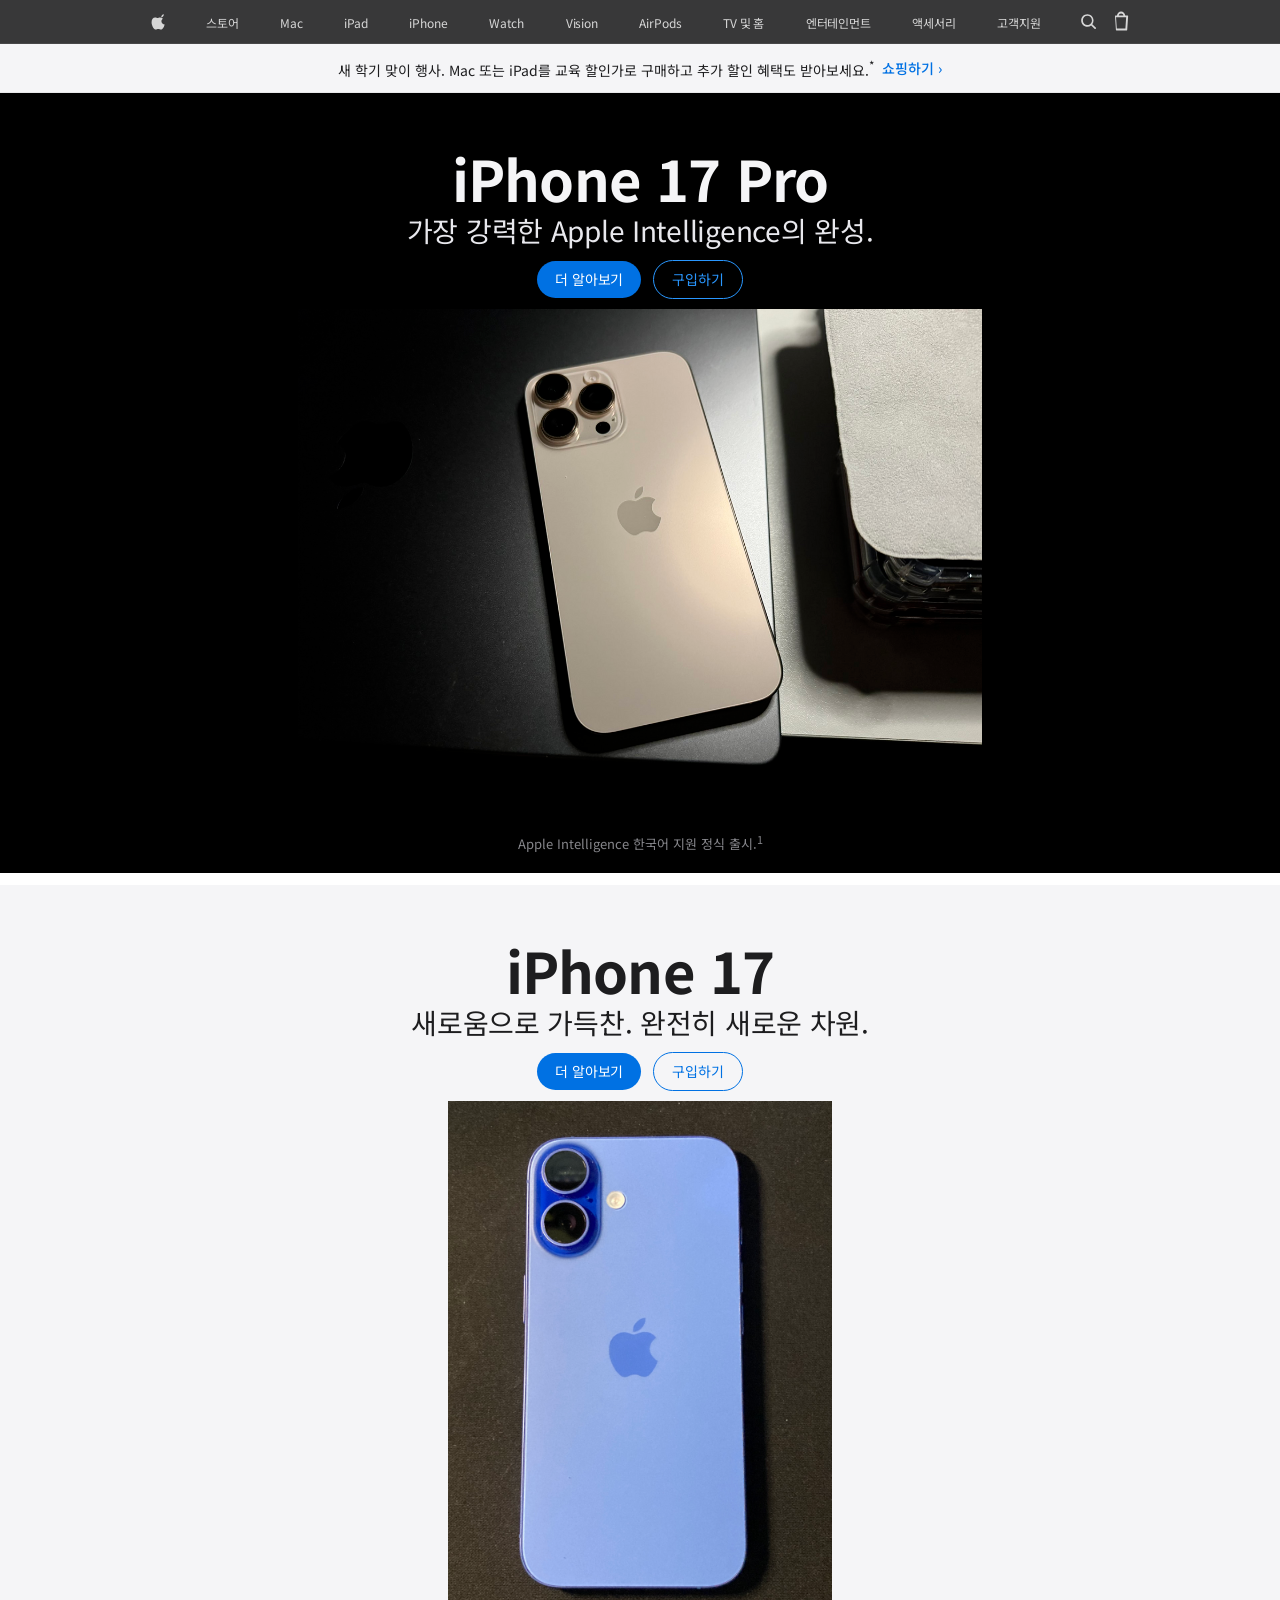
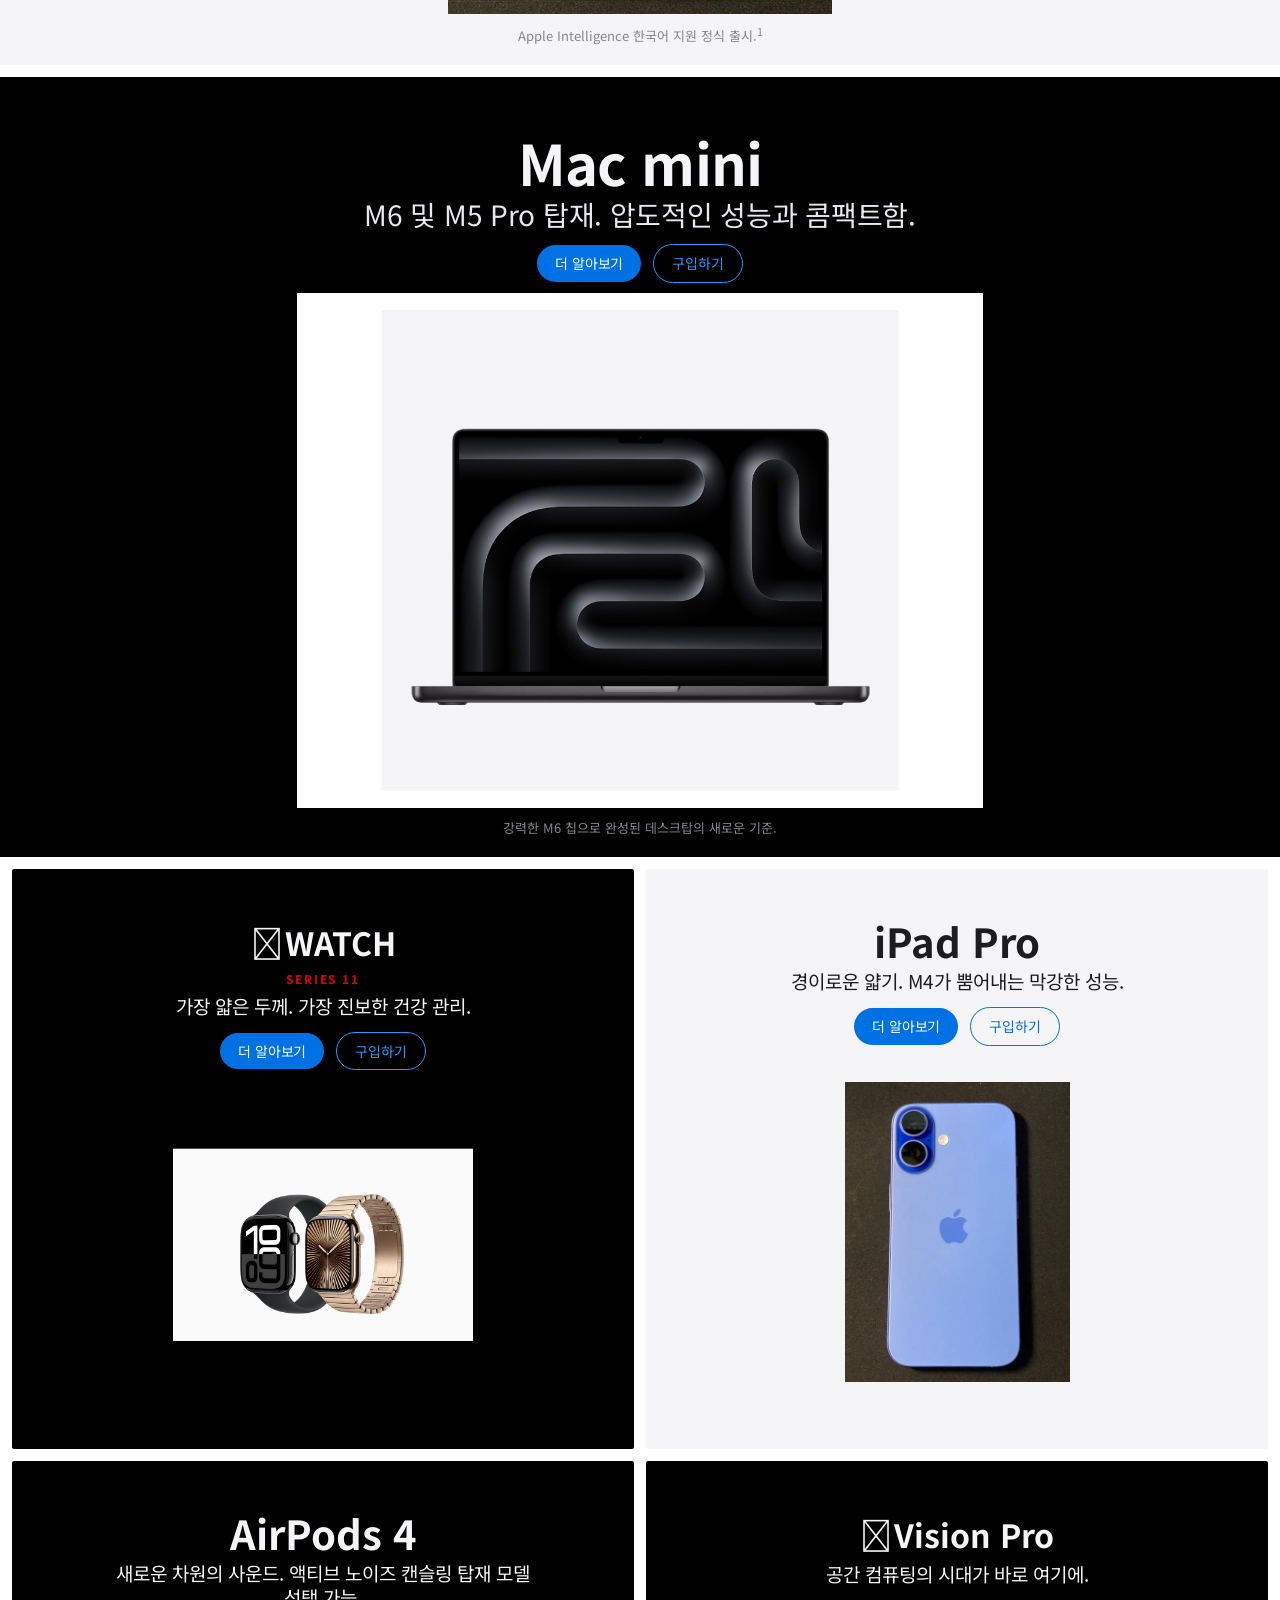
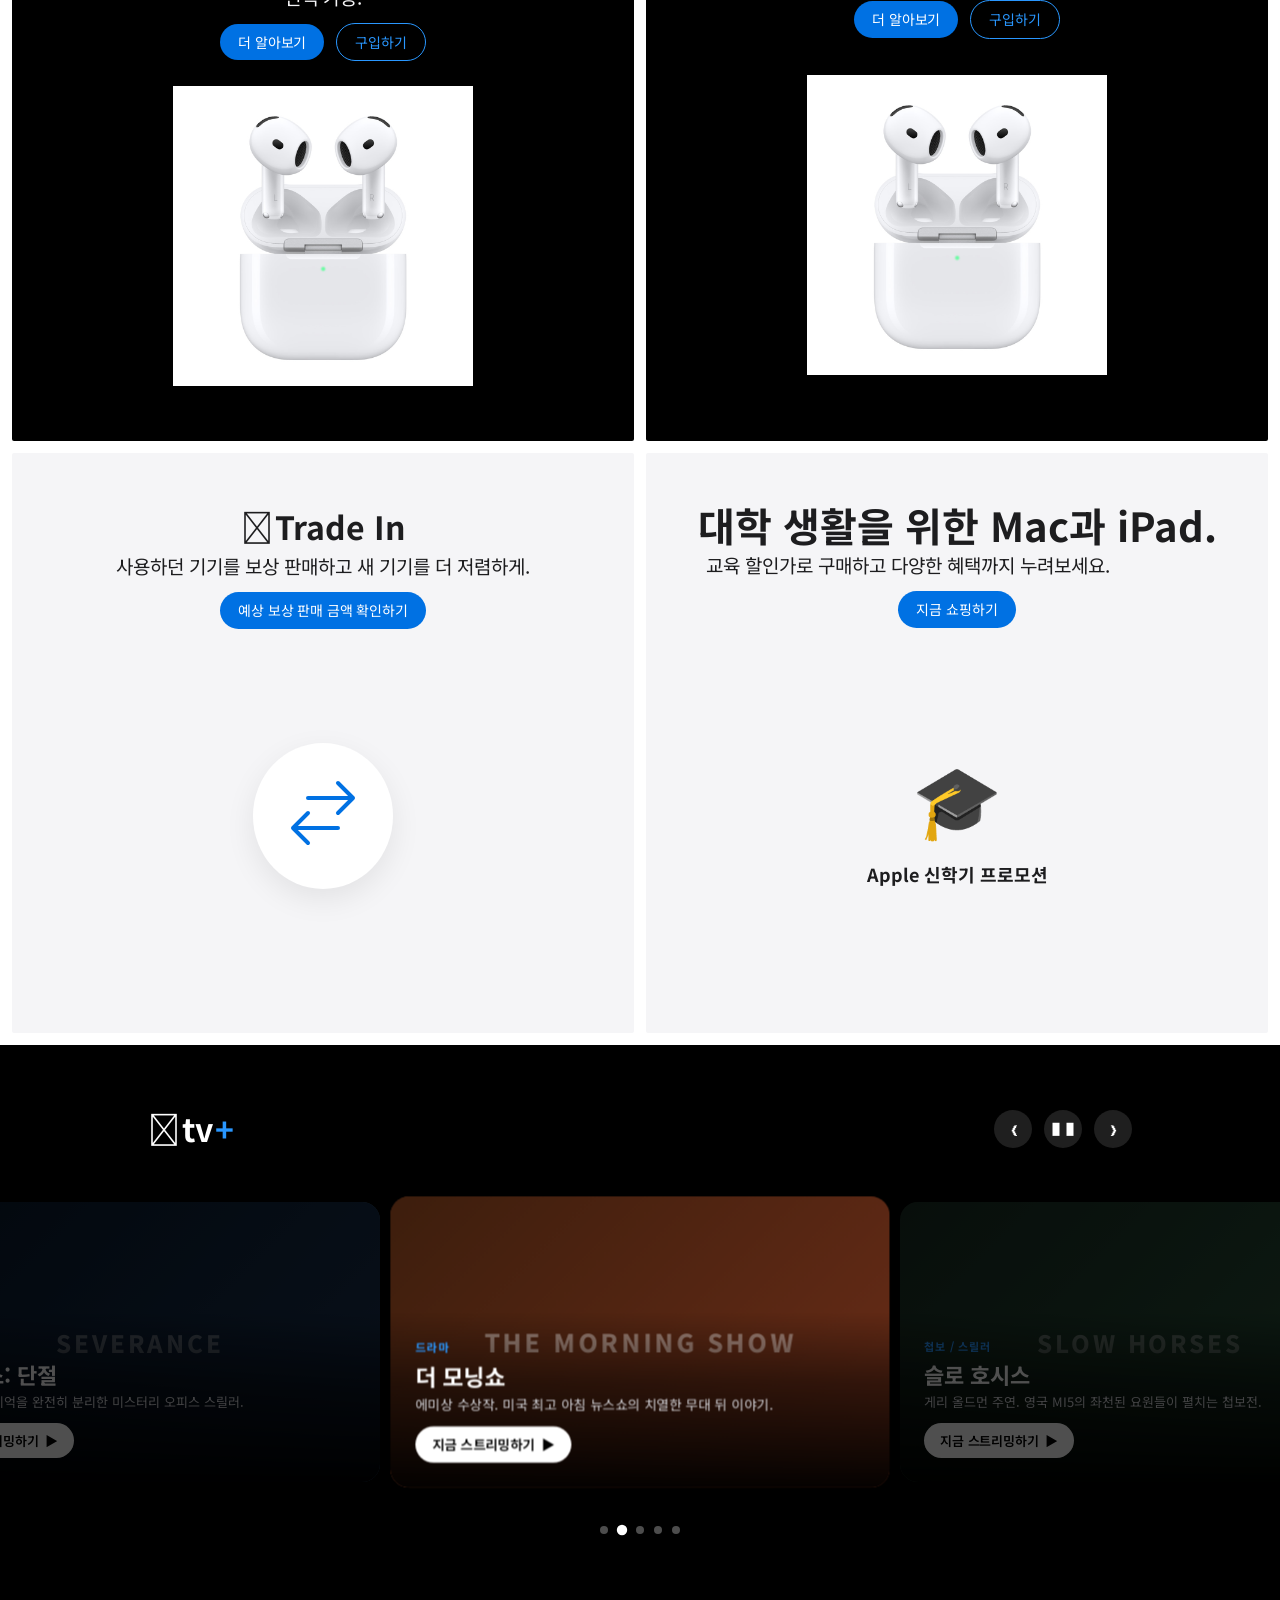
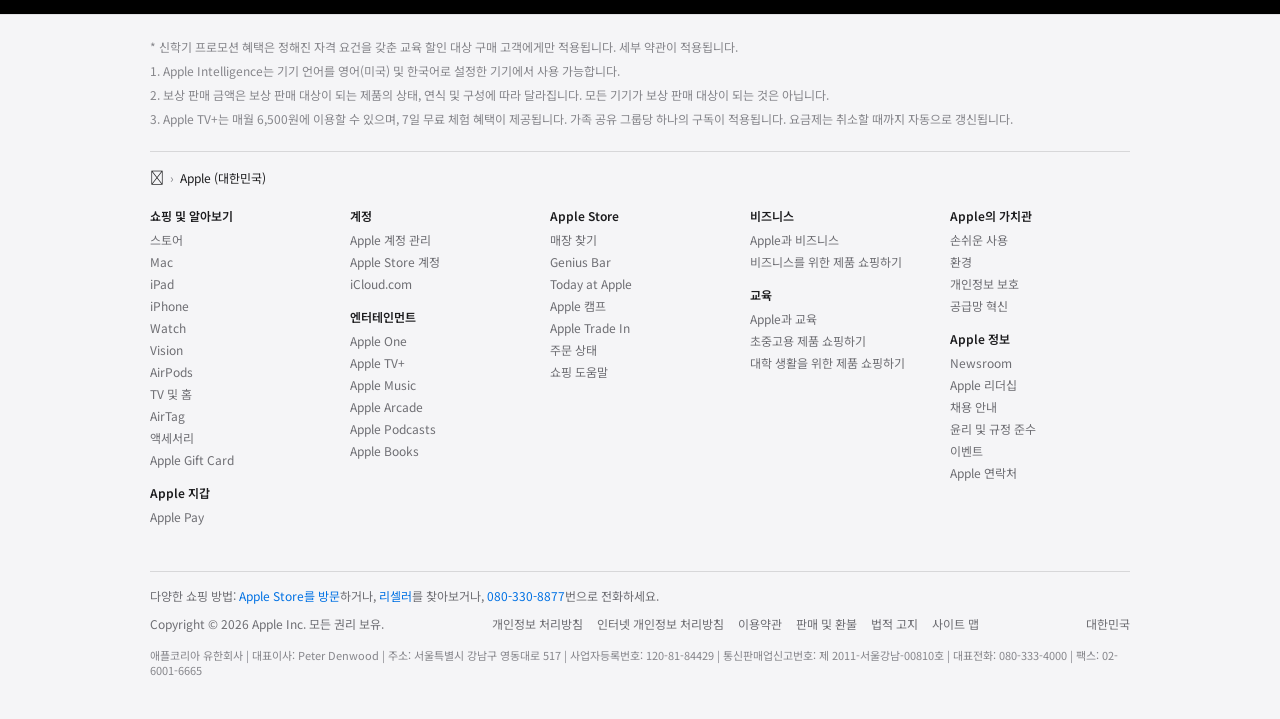
==== index.html @ 695399e0 "Refactor to use local images instead of CDN" ====
<!DOCTYPE html>
<html lang="ko">
<head>
    <meta charset="UTF-8">
    <meta name="viewport" content="width=device-width, initial-scale=1.0, viewport-fit=cover">
    <title>Apple (대한민국)</title>
    <meta name="description" content="Apple이 제시하는 혁신적인 세상을 만나고, iPhone, iPad, Apple Watch, Mac, Apple TV 등을 구입하는 것은 물론, 액세서리, 엔터테인먼트, 전문가 기기 지원에 대해서도 살펴볼 수 있습니다.">
    
    <!-- Open Graph -->
    <meta property="og:title" content="Apple (대한민국)">
    <meta property="og:description" content="Apple이 제시하는 혁신적인 세상을 만나보세요.">
    <meta property="og:type" content="website">
    <meta property="og:locale" content="ko_KR">
    
    <!-- Google Fonts & System Font Stack -->
    <link rel="preconnect" href="https://fonts.googleapis.com">
    <link rel="preconnect" href="https://fonts.gstatic.com" crossorigin>
    <link href="https://fonts.googleapis.com/css2?family=Noto+Sans+KR:wght@300;400;500;600;700;800;900&display=swap" rel="stylesheet">
    
    <!-- Style Sheet -->
    <link rel="stylesheet" href="css/style.css">
    
    <!-- Favicon SVG -->
    <link rel="icon" type="image/svg+xml" href="data:image/svg+xml,%3Csvg xmlns='http://www.w3.org/2000/svg' viewBox='0 0 170 170'%3E%3Cpath fill='%23000' d='M150.37 130.25c-2.45 5.66-5.35 10.87-8.71 15.66-4.58 6.53-8.33 11.05-11.22 13.56-4.48 4.12-9.28 6.23-14.42 6.35-3.69 0-8.14-1.05-13.32-3.18-5.19-2.12-9.97-3.17-14.34-3.17-4.58 0-9.49 1.05-14.75 3.17-5.26 2.13-9.5 3.24-12.74 3.35-4.35.13-9.16-1.9-14.42-6.08-3.7-3.04-7.66-7.79-11.88-14.24-5.32-8.15-9.61-17.51-12.87-28.08-3.26-10.58-4.89-20.91-4.89-30.98 0-14.07 3.59-25.96 10.77-35.67 7.18-9.71 16.29-14.7 27.33-14.98 4.46 0 9.4 1.16 14.82 3.48 5.43 2.32 9.07 3.55 10.92 3.69 1.48 0 5.4-1.3 11.77-3.9 6.37-2.61 11.89-3.7 16.55-3.26 12.3.98 21.84 5.76 28.61 14.34-11.09 6.74-16.52 15.98-16.3 27.71.22 9.13 3.69 16.85 10.43 23.15 6.74 6.3 14.78 9.89 24.13 10.76-2.17 6.74-4.89 13.26-8.15 19.56zM119.22 33.15c0-7.39 2.61-14.13 7.82-20.21 5.22-6.09 11.63-9.78 19.24-11.08.33 2.39.38 4.67.16 6.85-.43 4.45-1.9 8.8-4.4 13.04-2.5 4.24-5.92 7.72-10.27 10.43-4.35 2.72-8.53 4.24-12.55 4.56v-3.59z'/%3E%3C/svg%3E">
</head>
<body class="apple-homepage">
    <!-- 글로벌 내비게이션 바 -->
    <header class="globalnav-header" id="globalnav">
        <nav class="globalnav" aria-label="글로벌 내비게이션">
            <div class="globalnav-content">
                <!-- Apple 로고 -->
                <a href="#hero-1" class="globalnav-logo" aria-label="Apple 대한민국">
                    <svg viewBox="0 0 170 170" width="16" height="44" fill="currentColor">
                        <path d="M150.37 130.25c-2.45 5.66-5.35 10.87-8.71 15.66-4.58 6.53-8.33 11.05-11.22 13.56-4.48 4.12-9.28 6.23-14.42 6.35-3.69 0-8.14-1.05-13.32-3.18-5.19-2.12-9.97-3.17-14.34-3.17-4.58 0-9.49 1.05-14.75 3.17-5.26 2.13-9.5 3.24-12.74 3.35-4.35.13-9.16-1.9-14.42-6.08-3.7-3.04-7.66-7.79-11.88-14.24-5.32-8.15-9.61-17.51-12.87-28.08-3.26-10.58-4.89-20.91-4.89-30.98 0-14.07 3.59-25.96 10.77-35.67 7.18-9.71 16.29-14.7 27.33-14.98 4.46 0 9.4 1.16 14.82 3.48 5.43 2.32 9.07 3.55 10.92 3.69 1.48 0 5.4-1.3 11.77-3.9 6.37-2.61 11.89-3.7 16.55-3.26 12.3.98 21.84 5.76 28.61 14.34-11.09 6.74-16.52 15.98-16.3 27.71.22 9.13 3.69 16.85 10.43 23.15 6.74 6.3 14.78 9.89 24.13 10.76-2.17 6.74-4.89 13.26-8.15 19.56zM119.22 33.15c0-7.39 2.61-14.13 7.82-20.21 5.22-6.09 11.63-9.78 19.24-11.08.33 2.39.38 4.67.16 6.85-.43 4.45-1.9 8.8-4.4 13.04-2.5 4.24-5.92 7.72-10.27 10.43-4.35 2.72-8.53 4.24-12.55 4.56v-3.59z"/>
                    </svg>
                </a>

                <!-- 메뉴 목록 -->
                <ul class="globalnav-list" id="nav-list">
                    <li class="globalnav-item"><a href="#store" class="globalnav-link">스토어</a></li>
                    <li class="globalnav-item"><a href="#mac" class="globalnav-link">Mac</a></li>
                    <li class="globalnav-item"><a href="#ipad" class="globalnav-link">iPad</a></li>
                    <li class="globalnav-item"><a href="#iphone" class="globalnav-link">iPhone</a></li>
                    <li class="globalnav-item"><a href="#watch" class="globalnav-link">Watch</a></li>
                    <li class="globalnav-item"><a href="#vision" class="globalnav-link">Vision</a></li>
                    <li class="globalnav-item"><a href="#airpods" class="globalnav-link">AirPods</a></li>
                    <li class="globalnav-item"><a href="#tv-home" class="globalnav-link">TV 및 홈</a></li>
                    <li class="globalnav-item"><a href="#entertainment" class="globalnav-link">엔터테인먼트</a></li>
                    <li class="globalnav-item"><a href="#accessories" class="globalnav-link">액세서리</a></li>
                    <li class="globalnav-item"><a href="#support" class="globalnav-link">고객지원</a></li>
                </ul>

                <!-- 우측 툴 (검색, 장바구니, 모바일 토글) -->
                <div class="globalnav-tools">
                    <button class="globalnav-btn search-btn" id="search-toggle" aria-label="검색 열기">
                        <svg viewBox="0 0 18 18" width="16" height="44" fill="currentColor">
                            <path d="M16.5 15.3l-3.8-3.8c.9-1.2 1.4-2.6 1.4-4.2C14.1 3.3 11 0.2 7.1 0.2S0.2 3.3 0.2 7.2c0 3.9 3.1 7.1 7 7.1 1.6 0 3-.5 4.2-1.4l3.8 3.8c.2.2.4.3.7.3s.5-.1.7-.3c.4-.4.4-1 0-1.4zM2.1 7.2c0-2.8 2.3-5.1 5.1-5.1s5.1 2.3 5.1 5.1-2.3 5.1-5.1 5.1-5.1-2.3-5.1-5.1z"/>
                        </svg>
                    </button>
                    <button class="globalnav-btn bag-btn" id="bag-toggle" aria-label="장바구니 보기">
                        <svg viewBox="0 0 16 44" width="15" height="44" fill="currentColor">
                            <path d="M12.5 15h-1.6c-.2-2.3-2.1-4.2-4.4-4.2-2.3 0-4.2 1.9-4.4 4.2H.5C.2 15 0 15.2 0 15.5l1 15c0 .3.3.5.5.5h11c.3 0 .5-.2.5-.5l1-15c0-.3-.2-.5-.5-.5zM6.5 12.8c1.3 0 2.4 1 2.5 2.2H4c.1-1.2 1.2-2.2 2.5-2.2zm4.6 16.2H1.9L1.1 17h10.8l-.8 12z"/>
                        </svg>
                    </button>
                    <button class="globalnav-menu-toggle" id="mobile-menu-btn" aria-label="메뉴 열기/닫기">
                        <span class="bar top"></span>
                        <span class="bar bottom"></span>
                    </button>
                </div>
            </div>

            <!-- 검색 오버레이 -->
            <div class="search-overlay" id="search-overlay">
                <div class="search-inner">
                    <div class="search-input-wrapper">
                        <svg viewBox="0 0 18 18" width="18" height="18" fill="currentColor">
                            <path d="M16.5 15.3l-3.8-3.8c.9-1.2 1.4-2.6 1.4-4.2C14.1 3.3 11 0.2 7.1 0.2S0.2 3.3 0.2 7.2c0 3.9 3.1 7.1 7 7.1 1.6 0 3-.5 4.2-1.4l3.8 3.8c.2.2.4.3.7.3s.5-.1.7-.3c.4-.4.4-1 0-1.4zM2.1 7.2c0-2.8 2.3-5.1 5.1-5.1s5.1 2.3 5.1 5.1-2.3 5.1-5.1 5.1-5.1-2.3-5.1-5.1z"/>
                        </svg>
                        <input type="text" placeholder="apple.com/kr 검색" id="search-input" autocomplete="off">
                        <button class="search-close-btn" id="search-close">✕</button>
                    </div>
                    <div class="quick-links">
                        <h4>빠른 링크</h4>
                        <ul>
                            <li><a href="#store">Apple Store 매장 찾기</a></li>
                            <li><a href="#accessories">액세서리 쇼핑하기</a></li>
                            <li><a href="#airpods">AirPods 비교하기</a></li>
                            <li><a href="#tradein">Apple Trade In</a></li>
                        </ul>
                    </div>
                </div>
            </div>
        </nav>
    </header>

    <!-- 상단 프로모션 리본 배너 -->
    <div class="ribbon-banner">
        <div class="ribbon-content">
            <span>새 학기 맞이 행사. Mac 또는 iPad를 교육 할인가로 구매하고 추가 할인 혜택도 받아보세요.<sup>*</sup></span>
            <a href="#education" class="ribbon-link">쇼핑하기 <span class="arrow">›</span></a>
        </div>
    </div>

    <!-- 메인 컨텐츠 영역 -->
    <main id="main-content">
        <!-- HERO 1: iPhone 17 Pro -->
        <section class="hero-section dark-theme hero-iphone-17-pro" id="hero-1">
            <div class="hero-content">
                <h2 class="hero-headline">iPhone 17 Pro</h2>
                <h3 class="hero-subhead">가장 강력한 Apple Intelligence의 완성.</h3>
                <div class="hero-cta-group">
                    <a href="#iphone-17-pro-detail" class="btn btn-primary">더 알아보기</a>
                    <a href="#buy-iphone-17-pro" class="btn btn-secondary">구입하기</a>
                </div>
            </div>
            <div class="hero-image-box">
                <img src="images/iphone-17-pro.png" 
                     alt="iPhone 17 Pro" 
                     class="hero-img img-contain">
            </div>
            <p class="hero-caption">Apple Intelligence 한국어 지원 정식 출시.<sup>1</sup></p>
        </section>

        <!-- HERO 2: iPhone 17 -->
        <section class="hero-section light-theme hero-iphone-17" id="hero-2">
            <div class="hero-content">
                <h2 class="hero-headline">iPhone 17</h2>
                <h3 class="hero-subhead">새로움으로 가득찬. 완전히 새로운 차원.</h3>
                <div class="hero-cta-group">
                    <a href="#iphone-17-detail" class="btn btn-primary">더 알아보기</a>
                    <a href="#buy-iphone-17" class="btn btn-secondary">구입하기</a>
                </div>
            </div>
            <div class="hero-image-box">
                <img src="images/iphone-17.png" 
                     alt="iPhone 17" 
                     class="hero-img img-contain">
            </div>
            <p class="hero-caption">Apple Intelligence 한국어 지원 정식 출시.<sup>1</sup></p>
        </section>

        <!-- HERO 3: Mac mini M6 -->
        <section class="hero-section dark-theme hero-mac-mini" id="hero-3">
            <div class="hero-content">
                <h2 class="hero-headline">Mac mini</h2>
                <h3 class="hero-subhead">M6 및 M5 Pro 탑재. 압도적인 성능과 콤팩트함.</h3>
                <div class="hero-cta-group">
                    <a href="#mac-mini-detail" class="btn btn-primary">더 알아보기</a>
                    <a href="#buy-mac-mini" class="btn btn-secondary">구입하기</a>
                </div>
            </div>
            <div class="hero-image-box">
                <img src="images/mac-mini.jpg" 
                     alt="Mac mini M6" 
                     class="hero-img img-contain">
            </div>
            <p class="hero-caption">강력한 M6 칩으로 완성된 데스크탑의 새로운 기준.</p>
        </section>

        <!-- 프로모션 타일 2열 Bento Grid -->
        <section class="bento-grid-section">
            <div class="bento-grid">
                <!-- 타일 1: Apple Watch Series 11 -->
                <div class="bento-tile dark-theme watch-tile">
                    <div class="tile-content">
                        <div class="logo-inline">
                            <span class="apple-icon"></span>WATCH
                        </div>
                        <h4 class="tile-series">SERIES 11</h4>
                        <h3 class="tile-subhead">가장 얇은 두께. 가장 진보한 건강 관리.</h3>
                        <div class="tile-cta-group">
                            <a href="#watch11" class="btn btn-primary">더 알아보기</a>
                            <a href="#buy-watch11" class="btn btn-secondary">구입하기</a>
                        </div>
                    </div>
                    <div class="tile-image-box">
                        <img src="images/apple-watch-s11.png" 
                             alt="Apple Watch Series 11" 
                             class="tile-img img-contain">
                    </div>
                </div>

                <!-- 타일 2: iPad Pro -->
                <div class="bento-tile light-theme ipad-tile">
                    <div class="tile-content">
                        <h3 class="tile-headline">iPad Pro</h3>
                        <p class="tile-subhead">경이로운 얇기. M4가 뿜어내는 막강한 성능.</p>
                        <div class="tile-cta-group">
                            <a href="#ipad-pro" class="btn btn-primary">더 알아보기</a>
                            <a href="#buy-ipad-pro" class="btn btn-secondary">구입하기</a>
                        </div>
                    </div>
                    <div class="tile-image-box">
                        <img src="images/ipad-pro.jpg" 
                             alt="iPad Pro" 
                             class="tile-img img-contain">
                    </div>
                </div>

                <!-- 타일 3: AirPods 4 -->
                <div class="bento-tile dark-theme airpods-tile">
                    <div class="tile-content">
                        <h3 class="tile-headline">AirPods 4</h3>
                        <p class="tile-subhead">새로운 차원의 사운드. 액티브 노이즈 캔슬링 탑재 모델 선택 가능.</p>
                        <div class="tile-cta-group">
                            <a href="#airpods4" class="btn btn-primary">더 알아보기</a>
                            <a href="#buy-airpods4" class="btn btn-secondary">구입하기</a>
                        </div>
                    </div>
                    <div class="tile-image-box">
                        <img src="images/airpods-4.jpg" 
                             alt="AirPods 4 with Active Noise Cancellation" 
                             class="tile-img img-contain">
                    </div>
                </div>

                <!-- 타일 4: Apple Vision Pro -->
                <div class="bento-tile dark-theme vision-tile">
                    <div class="tile-content">
                        <div class="logo-inline">
                            <span class="apple-icon"></span>Vision Pro
                        </div>
                        <p class="tile-subhead">공간 컴퓨팅의 시대가 바로 여기에.</p>
                        <div class="tile-cta-group">
                            <a href="#vision-pro" class="btn btn-primary">더 알아보기</a>
                            <a href="#buy-vision-pro" class="btn btn-secondary">구입하기</a>
                        </div>
                    </div>
                    <div class="tile-image-box">
                        <img src="images/apple-vision-pro.jpg" 
                             alt="Apple Vision Pro" 
                             class="tile-img img-contain">
                    </div>
                </div>

                <!-- 타일 5: Apple Trade In -->
                <div class="bento-tile light-theme tradein-tile">
                    <div class="tile-content">
                        <div class="logo-inline">
                            <span class="apple-icon"></span>Trade In
                        </div>
                        <p class="tile-subhead">사용하던 기기를 보상 판매하고 새 기기를 더 저렴하게.</p>
                        <div class="tile-cta-group">
                            <a href="#tradein" class="btn btn-primary">예상 보상 판매 금액 확인하기</a>
                        </div>
                    </div>
                    <div class="tile-image-box center-flex">
                        <div class="trade-hero-graphic">
                            <svg viewBox="0 0 24 24" width="80" height="80" fill="none" stroke="currentColor" stroke-width="1.2">
                                <path stroke-linecap="round" stroke-linejoin="round" d="M7.5 21L3 16.5m0 0L7.5 12M3 16.5h13.5m0-13.5L21 7.5m0 0L16.5 12M21 7.5H7.5" />
                            </svg>
                        </div>
                    </div>
                </div>

                <!-- 타일 6: 교육 할인 -->
                <div class="bento-tile light-theme education-tile">
                    <div class="tile-content">
                        <h3 class="tile-headline">대학 생활을 위한 Mac과 iPad.</h3>
                        <p class="tile-subhead">교육 할인가로 구매하고 다양한 혜택까지 누려보세요.</p>
                        <div class="tile-cta-group">
                            <a href="#education" class="btn btn-primary">지금 쇼핑하기</a>
                        </div>
                    </div>
                    <div class="tile-image-box center-flex">
                        <div class="campus-showcase-art">
                            <span class="cap-emoji">🎓</span>
                            <span class="campus-title">Apple 신학기 프로모션</span>
                        </div>
                    </div>
                </div>
            </div>
        </section>

        <!-- Apple TV+ 스트리밍 슬라이더 쇼케이스 -->
        <section class="tv-plus-section" id="tv-plus">
            <div class="tv-plus-header">
                <div class="tv-plus-logo">
                    <span class="apple-icon"></span>tv<span class="plus-sign">+</span>
                </div>
                <div class="tv-slider-controls">
                    <button class="slider-arrow prev" id="slider-prev" aria-label="이전 쇼 보기">❮</button>
                    <button class="slider-play-toggle" id="slider-pause-play" aria-label="자동 재생 정지/시작">❚❚</button>
                    <button class="slider-arrow next" id="slider-next" aria-label="다음 쇼 보기">❯</button>
                </div>
            </div>

            <div class="tv-slider-container">
                <div class="tv-slider-track" id="tv-slider-track">
                    <!-- 카드 1: 세브란스 -->
                    <div class="tv-card active" data-genre="스릴러">
                        <div class="card-bg-gradient severence-art">
                            <div class="show-badge-icon">SEVERANCE</div>
                        </div>
                        <div class="card-overlay">
                            <span class="genre-badge">스릴러</span>
                            <h4 class="card-title">세브란스: 단절</h4>
                            <p class="card-desc">직장과 일상 기억을 완전히 분리한 미스터리 오피스 스릴러.</p>
                            <button class="btn btn-stream">지금 스트리밍하기 <span class="play-icon">▶</span></button>
                        </div>
                    </div>

                    <!-- 카드 2: 모닝쇼 -->
                    <div class="tv-card" data-genre="드라마">
                        <div class="card-bg-gradient morningshow-art">
                            <div class="show-badge-icon">THE MORNING SHOW</div>
                        </div>
                        <div class="card-overlay">
                            <span class="genre-badge">드라마</span>
                            <h4 class="card-title">더 모닝쇼</h4>
                            <p class="card-desc">에미상 수상작. 미국 최고 아침 뉴스쇼의 치열한 무대 뒤 이야기.</p>
                            <button class="btn btn-stream">지금 스트리밍하기 <span class="play-icon">▶</span></button>
                        </div>
                    </div>

                    <!-- 카드 3: 슬로 호시스 -->
                    <div class="tv-card" data-genre="첩보">
                        <div class="card-bg-gradient slowhorses-art">
                            <div class="show-badge-icon">SLOW HORSES</div>
                        </div>
                        <div class="card-overlay">
                            <span class="genre-badge">첩보 / 스릴러</span>
                            <h4 class="card-title">슬로 호시스</h4>
                            <p class="card-desc">게리 올드먼 주연. 영국 MI5의 좌천된 요원들이 펼치는 첩보전.</p>
                            <button class="btn btn-stream">지금 스트리밍하기 <span class="play-icon">▶</span></button>
                        </div>
                    </div>

                    <!-- 카드 4: 테드 래소 -->
                    <div class="tv-card" data-genre="코미디">
                        <div class="card-bg-gradient tedlasso-art">
                            <div class="show-badge-icon">TED LASSO</div>
                        </div>
                        <div class="card-overlay">
                            <span class="genre-badge">코미디</span>
                            <h4 class="card-title">테드 래소</h4>
                            <p class="card-desc">전 세계를 감동시킨 유쾌하고 따뜻한 프리미어리그 축구팀 이야기.</p>
                            <button class="btn btn-stream">지금 스트리밍하기 <span class="play-icon">▶</span></button>
                        </div>
                    </div>

                    <!-- 카드 5: 파운데이션 -->
                    <div class="tv-card" data-genre="SF">
                        <div class="card-bg-gradient foundation-art">
                            <div class="show-badge-icon">FOUNDATION</div>
                        </div>
                        <div class="card-overlay">
                            <span class="genre-badge">SF 대작</span>
                            <h4 class="card-title">파운데이션</h4>
                            <p class="card-desc">은하 제국의 몰락과 인류 구원을 그린 거대한 우주 서사시.</p>
                            <button class="btn btn-stream">지금 스트리밍하기 <span class="play-icon">▶</span></button>
                        </div>
                    </div>
                </div>
            </div>

            <!-- 슬라이더 인디케이터 닷 -->
            <div class="slider-dots" id="slider-dots">
                <span class="dot active" data-index="0"></span>
                <span class="dot" data-index="1"></span>
                <span class="dot" data-index="2"></span>
                <span class="dot" data-index="3"></span>
                <span class="dot" data-index="4"></span>
            </div>
        </section>
    </main>

    <!-- 글로벌 푸터 -->
    <footer class="global-footer" id="apple-footer">
        <div class="footer-content">
            <!-- 각주 및 면책 섹션 -->
            <section class="footer-footnotes">
                <ul>
                    <li>* 신학기 프로모션 혜택은 정해진 자격 요건을 갖춘 교육 할인 대상 구매 고객에게만 적용됩니다. 세부 약관이 적용됩니다.</li>
                    <li>1. Apple Intelligence는 기기 언어를 영어(미국) 및 한국어로 설정한 기기에서 사용 가능합니다.</li>
                    <li>2. 보상 판매 금액은 보상 판매 대상이 되는 제품의 상태, 연식 및 구성에 따라 달라집니다. 모든 기기가 보상 판매 대상이 되는 것은 아닙니다.</li>
                    <li>3. Apple TV+는 매월 6,500원에 이용할 수 있으며, 7일 무료 체험 혜택이 제공됩니다. 가족 공유 그룹당 하나의 구독이 적용됩니다. 요금제는 취소할 때까지 자동으로 갱신됩니다.</li>
                </ul>
            </section>

            <!-- 브레드크럼 -->
            <div class="footer-breadcrumbs">
                <a href="#" class="home-icon"></a>
                <span class="separator">›</span>
                <span class="current">Apple (대한민국)</span>
            </div>

            <!-- 디렉터리 링크 (반응형 아코디언) -->
            <nav class="footer-directory" aria-label="Apple 디렉터리">
                <div class="directory-column">
                    <div class="directory-section">
                        <button class="directory-title" aria-expanded="false">
                            <span>쇼핑 및 알아보기</span>
                            <span class="accordion-icon">+</span>
                        </button>
                        <ul class="directory-list">
                            <li><a href="#store">스토어</a></li>
                            <li><a href="#mac">Mac</a></li>
                            <li><a href="#ipad">iPad</a></li>
                            <li><a href="#iphone">iPhone</a></li>
                            <li><a href="#watch">Watch</a></li>
                            <li><a href="#vision">Vision</a></li>
                            <li><a href="#airpods">AirPods</a></li>
                            <li><a href="#tv-home">TV 및 홈</a></li>
                            <li><a href="#airtag">AirTag</a></li>
                            <li><a href="#accessories">액세서리</a></li>
                            <li><a href="#gift-cards">Apple Gift Card</a></li>
                        </ul>
                    </div>
                    <div class="directory-section">
                        <button class="directory-title" aria-expanded="false">
                            <span>Apple 지갑</span>
                            <span class="accordion-icon">+</span>
                        </button>
                        <ul class="directory-list">
                            <li><a href="#apple-pay">Apple Pay</a></li>
                        </ul>
                    </div>
                </div>

                <div class="directory-column">
                    <div class="directory-section">
                        <button class="directory-title" aria-expanded="false">
                            <span>계정</span>
                            <span class="accordion-icon">+</span>
                        </button>
                        <ul class="directory-list">
                            <li><a href="#account">Apple 계정 관리</a></li>
                            <li><a href="#store-account">Apple Store 계정</a></li>
                            <li><a href="#icloud">iCloud.com</a></li>
                        </ul>
                    </div>
                    <div class="directory-section">
                        <button class="directory-title" aria-expanded="false">
                            <span>엔터테인먼트</span>
                            <span class="accordion-icon">+</span>
                        </button>
                        <ul class="directory-list">
                            <li><a href="#apple-one">Apple One</a></li>
                            <li><a href="#tv-plus">Apple TV+</a></li>
                            <li><a href="#apple-music">Apple Music</a></li>
                            <li><a href="#apple-arcade">Apple Arcade</a></li>
                            <li><a href="#apple-podcasts">Apple Podcasts</a></li>
                            <li><a href="#apple-books">Apple Books</a></li>
                        </ul>
                    </div>
                </div>

                <div class="directory-column">
                    <div class="directory-section">
                        <button class="directory-title" aria-expanded="false">
                            <span>Apple Store</span>
                            <span class="accordion-icon">+</span>
                        </button>
                        <ul class="directory-list">
                            <li><a href="#find-store">매장 찾기</a></li>
                            <li><a href="#genius-bar">Genius Bar</a></li>
                            <li><a href="#today-at-apple">Today at Apple</a></li>
                            <li><a href="#camp">Apple 캠프</a></li>
                            <li><a href="#tradein">Apple Trade In</a></li>
                            <li><a href="#order-status">주문 상태</a></li>
                            <li><a href="#shopping-help">쇼핑 도움말</a></li>
                        </ul>
                    </div>
                </div>

                <div class="directory-column">
                    <div class="directory-section">
                        <button class="directory-title" aria-expanded="false">
                            <span>비즈니스</span>
                            <span class="accordion-icon">+</span>
                        </button>
                        <ul class="directory-list">
                            <li><a href="#business">Apple과 비즈니스</a></li>
                            <li><a href="#shop-business">비즈니스를 위한 제품 쇼핑하기</a></li>
                        </ul>
                    </div>
                    <div class="directory-section">
                        <button class="directory-title" aria-expanded="false">
                            <span>교육</span>
                            <span class="accordion-icon">+</span>
                        </button>
                        <ul class="directory-list">
                            <li><a href="#education">Apple과 교육</a></li>
                            <li><a href="#shop-education">초중고용 제품 쇼핑하기</a></li>
                            <li><a href="#shop-college">대학 생활을 위한 제품 쇼핑하기</a></li>
                        </ul>
                    </div>
                </div>

                <div class="directory-column">
                    <div class="directory-section">
                        <button class="directory-title" aria-expanded="false">
                            <span>Apple의 가치관</span>
                            <span class="accordion-icon">+</span>
                        </button>
                        <ul class="directory-list">
                            <li><a href="#accessibility">손쉬운 사용</a></li>
                            <li><a href="#environment">환경</a></li>
                            <li><a href="#privacy">개인정보 보호</a></li>
                            <li><a href="#diversity">공급망 혁신</a></li>
                        </ul>
                    </div>
                    <div class="directory-section">
                        <button class="directory-title" aria-expanded="false">
                            <span>Apple 정보</span>
                            <span class="accordion-icon">+</span>
                        </button>
                        <ul class="directory-list">
                            <li><a href="#newsroom">Newsroom</a></li>
                            <li><a href="#leadership">Apple 리더십</a></li>
                            <li><a href="#career">채용 안내</a></li>
                            <li><a href="#investors">윤리 및 규정 준수</a></li>
                            <li><a href="#events">이벤트</a></li>
                            <li><a href="#contact">Apple 연락처</a></li>
                        </ul>
                    </div>
                </div>
            </nav>

            <!-- 푸터 베이스 (연락처, 저작권 및 약관) -->
            <section class="footer-bottom">
                <div class="footer-shop-info">
                    다양한 쇼핑 방법: <a href="#find-store">Apple Store를 방문</a>하거나, <a href="#resellers">리셀러</a>를 찾아보거나, <a href="tel:080-330-8877">080-330-8877</a>번으로 전화하세요.
                </div>
                
                <div class="footer-legal">
                    <div class="footer-legal-copyright">
                        Copyright © 2026 Apple Inc. 모든 권리 보유.
                    </div>
                    <ul class="footer-legal-links">
                        <li><a href="#privacy-policy">개인정보 처리방침</a></li>
                        <li><a href="#internet-privacy">인터넷 개인정보 처리방침</a></li>
                        <li><a href="#terms">이용약관</a></li>
                        <li><a href="#sales-policy">판매 및 환불</a></li>
                        <li><a href="#legal">법적 고지</a></li>
                        <li><a href="#sitemap">사이트 맵</a></li>
                    </ul>
                    <div class="footer-locale">
                        <a href="#locale">대한민국</a>
                    </div>
                </div>

                <div class="footer-business-info">
                    <p>애플코리아 유한회사 | 대표이사: Peter Denwood | 주소: 서울특별시 강남구 영동대로 517 | 사업자등록번호: 120-81-84429 | 통신판매업신고번호: 제 2011-서울강남-00810호 | 대표전화: 080-333-4000 | 팩스: 02-6001-6665</p>
                </div>
            </section>
        </div>
    </footer>

    <!-- 자바스크립트 연결 -->
    <script src="js/main.js"></script>
</body>
</html>
---- css/style.css ----
/* ==========================================================================
   Apple Korea (apple.com/kr) Pixel-Perfect Design System
   - Typography: Apple SF Pro Display, SF Pro Text, Noto Sans KR
   - High-Res Visual Layout & Animations
   ========================================================================== */

:root {
    --font-primary: -apple-system, BlinkMacSystemFont, "SF Pro Text", "SF Pro Icons", "Apple SD Gothic Neo", "Noto Sans KR", "Helvetica Neue", Helvetica, Arial, sans-serif;
    --font-display: -apple-system, BlinkMacSystemFont, "SF Pro Display", "SF Pro Icons", "Apple SD Gothic Neo", "Noto Sans KR", "Helvetica Neue", Helvetica, Arial, sans-serif;
    
    /* Global Colors */
    --color-bg-dark: #000000;
    --color-bg-light: #f5f5f7;
    --color-bg-white: #ffffff;
    --color-text-dark: #1d1d1f;
    --color-text-light: #f5f5f7;
    --color-text-muted: #86868b;
    --color-text-sub: #6e6e73;
    
    /* Apple Blue & Accents */
    --color-link-blue: #0071e3;
    --color-link-blue-hover: #0077ed;
    --color-link-dark-theme: #2997ff;
    
    /* Glassmorphism Header */
    --nav-bg: rgba(22, 22, 23, 0.85);
    --nav-border: rgba(255, 255, 255, 0.08);
    
    /* Spacing & Sizing */
    --nav-height: 44px;
    --section-gap: 12px;
}

/* Reset & Base Setup */
*, *::before, *::after {
    box-sizing: border-box;
    margin: 0;
    padding: 0;
}

html {
    font-size: 16px;
    scroll-behavior: smooth;
    -webkit-font-smoothing: antialiased;
    -moz-osx-font-smoothing: grayscale;
}

body.apple-homepage {
    font-family: var(--font-primary);
    background-color: var(--color-bg-white);
    color: var(--color-text-dark);
    line-height: 1.47059;
    overflow-x: hidden;
}

a {
    color: inherit;
    text-decoration: none;
}

ul {
    list-style: none;
}

button {
    font-family: inherit;
    border: none;
    background: transparent;
    cursor: pointer;
}

/* ==========================================================================
   글로벌 내비게이션 바 (Global Nav)
   ========================================================================== */
.globalnav-header {
    position: sticky;
    top: 0;
    left: 0;
    width: 100%;
    height: var(--nav-height);
    background-color: var(--nav-bg);
    backdrop-filter: saturate(180%) blur(20px);
    -webkit-backdrop-filter: saturate(180%) blur(20px);
    z-index: 9999;
    border-bottom: 1px solid var(--nav-border);
}

.globalnav {
    max-width: 1024px;
    height: 100%;
    margin: 0 auto;
    padding: 0 22px;
}

.globalnav-content {
    display: flex;
    align-items: center;
    justify-content: space-between;
    height: 100%;
}

.globalnav-logo {
    display: flex;
    align-items: center;
    color: rgba(255, 255, 255, 0.8);
    transition: color 0.25s ease, transform 0.2s ease;
}

.globalnav-logo:hover {
    color: #ffffff;
    transform: scale(1.05);
}

.globalnav-list {
    display: flex;
    align-items: center;
    justify-content: space-between;
    flex: 1;
    margin: 0 32px;
}

.globalnav-link {
    font-size: 12px;
    font-weight: 400;
    color: rgba(255, 255, 255, 0.8);
    letter-spacing: -0.01em;
    padding: 0 8px;
    transition: color 0.25s ease;
    white-space: nowrap;
}

.globalnav-link:hover {
    color: #ffffff;
}

.globalnav-tools {
    display: flex;
    align-items: center;
    gap: 18px;
}

.globalnav-btn {
    display: flex;
    align-items: center;
    color: rgba(255, 255, 255, 0.8);
    transition: color 0.25s ease, transform 0.2s ease;
}

.globalnav-btn:hover {
    color: #ffffff;
    transform: scale(1.1);
}

.globalnav-menu-toggle {
    display: none;
    flex-direction: column;
    justify-content: center;
    gap: 6px;
    width: 20px;
    height: 44px;
}

.globalnav-menu-toggle .bar {
    width: 100%;
    height: 1.5px;
    background-color: rgba(255, 255, 255, 0.8);
    transition: transform 0.3s cubic-bezier(0.4, 0, 0.2, 1);
}

/* 검색 오버레이 */
.search-overlay {
    position: absolute;
    top: var(--nav-height);
    left: 0;
    width: 100%;
    background-color: rgba(22, 22, 23, 0.95);
    backdrop-filter: blur(25px);
    border-bottom: 1px solid rgba(255, 255, 255, 0.1);
    transform: translateY(-100%);
    opacity: 0;
    pointer-events: none;
    transition: transform 0.35s cubic-bezier(0.4, 0, 0.2, 1), opacity 0.3s ease;
}

.search-overlay.active {
    transform: translateY(0);
    opacity: 1;
    pointer-events: auto;
}

.search-inner {
    max-width: 680px;
    margin: 0 auto;
    padding: 30px 20px 40px;
}

.search-input-wrapper {
    display: flex;
    align-items: center;
    gap: 12px;
    border-bottom: 1px solid rgba(255, 255, 255, 0.2);
    padding-bottom: 12px;
    color: #86868b;
}

.search-input-wrapper input {
    flex: 1;
    background: transparent;
    border: none;
    outline: none;
    font-size: 22px;
    color: #ffffff;
    font-family: inherit;
}

.search-input-wrapper input::placeholder {
    color: #6e6e73;
}

.search-close-btn {
    font-size: 16px;
    color: #86868b;
    padding: 4px;
    transition: color 0.2s;
}

.search-close-btn:hover {
    color: #ffffff;
}

.quick-links {
    margin-top: 24px;
}

.quick-links h4 {
    font-size: 12px;
    color: #86868b;
    font-weight: 500;
    margin-bottom: 14px;
    letter-spacing: 0.04em;
    text-transform: uppercase;
}

.quick-links ul li {
    margin-bottom: 10px;
}

.quick-links ul li a {
    color: rgba(255, 255, 255, 0.8);
    font-size: 14px;
    display: inline-block;
    transition: color 0.2s, transform 0.2s;
}

.quick-links ul li a:hover {
    color: var(--color-link-dark-theme);
    transform: translateX(4px);
}

/* ==========================================================================
   상단 프로모션 리본 배너 (Ribbon Banner)
   ========================================================================== */
.ribbon-banner {
    background-color: var(--color-bg-light);
    border-bottom: 1px solid rgba(0, 0, 0, 0.06);
    padding: 12px 20px;
    text-align: center;
    font-size: 14px;
    color: var(--color-text-dark);
}

.ribbon-content {
    max-width: 1024px;
    margin: 0 auto;
    display: flex;
    align-items: center;
    justify-content: center;
    flex-wrap: wrap;
    gap: 8px;
}

.ribbon-link {
    color: var(--color-link-blue);
    font-weight: 500;
    transition: opacity 0.2s;
}

.ribbon-link:hover {
    text-decoration: underline;
}

/* ==========================================================================
   공통 버튼 & 타이포그래피 스타일
   ========================================================================== */
.btn {
    display: inline-flex;
    align-items: center;
    justify-content: center;
    font-size: 14px;
    font-weight: 400;
    padding: 8px 18px;
    border-radius: 980px;
    letter-spacing: -0.01em;
    transition: all 0.2s cubic-bezier(0.4, 0, 0.2, 1);
    white-space: nowrap;
}

.btn-primary {
    background-color: var(--color-link-blue);
    color: #ffffff;
}

.btn-primary:hover {
    background-color: var(--color-link-blue-hover);
    transform: scale(1.02);
}

.btn-secondary {
    background-color: transparent;
    color: var(--color-link-blue);
    border: 1px solid var(--color-link-blue);
}

.dark-theme .btn-secondary {
    color: var(--color-link-dark-theme);
    border-color: var(--color-link-dark-theme);
}

.btn-secondary:hover {
    background-color: var(--color-link-blue);
    color: #ffffff;
    transform: scale(1.02);
}

.dark-theme .btn-secondary:hover {
    background-color: var(--color-link-dark-theme);
    color: #000000;
}

.apple-icon {
    font-family: var(--font-display);
    font-weight: 400;
    margin-right: 2px;
}

/* ==========================================================================
   히어로 섹션 (Hero Sections)
   ========================================================================== */
.hero-section {
    position: relative;
    width: 100%;
    height: calc(100vh - var(--nav-height) - 40px);
    min-height: 620px;
    max-height: 780px;
    display: flex;
    flex-direction: column;
    align-items: center;
    justify-content: space-between;
    padding: 55px 20px 20px;
    text-align: center;
    overflow: hidden;
    margin-bottom: var(--section-gap);
}

.hero-section.dark-theme {
    background-color: #000000;
    color: var(--color-text-light);
}

.hero-section.light-theme {
    background-color: var(--color-bg-light);
    color: var(--color-text-dark);
}

.hero-content {
    z-index: 3;
    max-width: 800px;
    margin: 0 auto;
}

.hero-headline {
    font-family: var(--font-display);
    font-size: 56px;
    font-weight: 700;
    letter-spacing: -0.015em;
    line-height: 1.07143;
    margin-bottom: 6px;
}

.hero-subhead {
    font-size: 28px;
    font-weight: 400;
    letter-spacing: -0.01em;
    line-height: 1.15;
    margin-bottom: 14px;
}

.hero-section.dark-theme .hero-subhead {
    color: #e8e8ed;
}

.hero-section.light-theme .hero-subhead {
    color: #1d1d1f;
}

.hero-cta-group {
    display: flex;
    align-items: center;
    justify-content: center;
    gap: 12px;
    margin-top: 8px;
}

.hero-image-box {
    position: relative;
    width: 100%;
    flex: 1;
    display: flex;
    align-items: center;
    justify-content: center;
    overflow: hidden;
    margin: 10px 0;
}

.hero-img {
    max-width: 100%;
    max-height: 100%;
    object-fit: contain;
    transition: transform 0.4s cubic-bezier(0.25, 1, 0.5, 1);
}

.hero-img:hover {
    transform: scale(1.02);
}

.hero-caption {
    font-size: 13px;
    color: var(--color-text-muted);
    z-index: 3;
}

/* ==========================================================================
   2열 Bento 프로모션 그리드 (Bento Grid Section)
   ========================================================================== */
.bento-grid-section {
    max-width: 100%;
    padding: 0 12px;
    margin-bottom: var(--section-gap);
}

.bento-grid {
    display: grid;
    grid-template-columns: repeat(2, 1fr);
    gap: var(--section-gap);
}

.bento-tile {
    position: relative;
    height: 580px;
    display: flex;
    flex-direction: column;
    align-items: center;
    justify-content: space-between;
    padding: 50px 30px 30px;
    text-align: center;
    overflow: hidden;
    border-radius: 2px;
    transition: transform 0.3s ease;
}

.bento-tile:hover {
    transform: scale(1.005);
}

.bento-tile.dark-theme {
    background-color: #000000;
    color: var(--color-text-light);
}

.bento-tile.light-theme {
    background-color: var(--color-bg-light);
    color: var(--color-text-dark);
}

.tile-content {
    z-index: 3;
}

.logo-inline {
    font-family: var(--font-display);
    font-size: 32px;
    font-weight: 700;
    display: flex;
    align-items: center;
    justify-content: center;
    margin-bottom: 4px;
}

.tile-series {
    font-size: 12px;
    font-weight: 700;
    letter-spacing: 0.15em;
    color: #e30000;
    margin-bottom: 6px;
    text-transform: uppercase;
}

.tile-headline {
    font-family: var(--font-display);
    font-size: 40px;
    font-weight: 700;
    line-height: 1.1;
    margin-bottom: 6px;
}

.tile-subhead {
    font-size: 19px;
    font-weight: 400;
    line-height: 1.25;
    margin-bottom: 14px;
    max-width: 420px;
}

.tile-cta-group {
    display: flex;
    align-items: center;
    justify-content: center;
    gap: 12px;
    margin-top: 6px;
}

.tile-image-box {
    position: relative;
    width: 100%;
    flex: 1;
    display: flex;
    align-items: center;
    justify-content: center;
    overflow: hidden;
}

.tile-img {
    max-width: 90%;
    max-height: 300px;
    object-fit: contain;
    transition: transform 0.4s ease;
}

.tile-img:hover {
    transform: scale(1.03);
}

.tile-image-box.center-flex {
    display: flex;
    align-items: center;
    justify-content: center;
}

.trade-hero-graphic {
    color: var(--color-link-blue);
    padding: 30px;
    border-radius: 50%;
    background-color: #ffffff;
    box-shadow: 0 10px 30px rgba(0, 0, 0, 0.08);
}

.campus-showcase-art {
    display: flex;
    flex-direction: column;
    align-items: center;
    gap: 12px;
}

.campus-showcase-art .cap-emoji {
    font-size: 72px;
}

.campus-showcase-art .campus-title {
    font-size: 18px;
    font-weight: 700;
    color: var(--color-text-dark);
}

/* ==========================================================================
   Apple TV+ 스트리밍 슬라이더 섹션 (TV+ Section)
   ========================================================================== */
.tv-plus-section {
    background-color: #000000;
    color: #ffffff;
    padding: 60px 0 80px;
    overflow: hidden;
}

.tv-plus-header {
    max-width: 1024px;
    margin: 0 auto 30px;
    padding: 0 20px;
    display: flex;
    align-items: center;
    justify-content: space-between;
}

.tv-plus-logo {
    font-family: var(--font-display);
    font-size: 32px;
    font-weight: 700;
    display: flex;
    align-items: center;
}

.tv-plus-logo .plus-sign {
    color: var(--color-link-dark-theme);
    margin-left: 2px;
}

.tv-slider-controls {
    display: flex;
    align-items: center;
    gap: 12px;
}

.slider-arrow, .slider-play-toggle {
    width: 38px;
    height: 38px;
    border-radius: 50%;
    background-color: rgba(255, 255, 255, 0.12);
    color: #ffffff;
    display: flex;
    align-items: center;
    justify-content: center;
    font-size: 14px;
    transition: background-color 0.25s, transform 0.25s;
}

.slider-arrow:hover, .slider-play-toggle:hover {
    background-color: rgba(255, 255, 255, 0.25);
    transform: scale(1.08);
}

.tv-slider-container {
    width: 100%;
    overflow: hidden;
    padding: 20px 0;
}

.tv-slider-track {
    display: flex;
    gap: 20px;
    transition: transform 0.5s cubic-bezier(0.25, 1, 0.5, 1);
    padding-left: calc(50% - 240px);
}

.tv-card {
    position: relative;
    width: 480px;
    height: 280px;
    flex-shrink: 0;
    border-radius: 18px;
    overflow: hidden;
    cursor: pointer;
    transition: transform 0.4s ease, opacity 0.4s ease, filter 0.4s ease;
    opacity: 0.45;
    filter: brightness(0.7);
}

.tv-card.active {
    opacity: 1;
    filter: brightness(1);
    transform: scale(1.04);
}

.card-bg-gradient {
    width: 100%;
    height: 100%;
    display: flex;
    align-items: center;
    justify-content: center;
}

.severence-art { background: linear-gradient(135deg, #091a2b, #1d3557), radial-gradient(circle at 80% 20%, #457b9d, transparent); }
.morningshow-art { background: linear-gradient(135deg, #3d1e0d, #6b2d18), radial-gradient(circle at 20% 80%, #b85d36, transparent); }
.slowhorses-art { background: linear-gradient(135deg, #1b2e24, #2d5a3f), radial-gradient(circle at 70% 30%, #528c68, transparent); }
.tedlasso-art { background: linear-gradient(135deg, #172a45, #224263), radial-gradient(circle at 30% 30%, #dfb12c, transparent); }
.foundation-art { background: linear-gradient(135deg, #240e3b, #441b70), radial-gradient(circle at 60% 60%, #9047d8, transparent); }

.show-badge-icon {
    font-size: 24px;
    font-weight: 800;
    letter-spacing: 0.12em;
    color: rgba(255, 255, 255, 0.4);
    font-family: var(--font-display);
}

.card-overlay {
    position: absolute;
    bottom: 0;
    left: 0;
    width: 100%;
    padding: 24px;
    background: linear-gradient(to top, rgba(0, 0, 0, 0.95) 0%, rgba(0, 0, 0, 0.5) 60%, transparent 100%);
    display: flex;
    flex-direction: column;
    align-items: flex-start;
}

.genre-badge {
    font-size: 11px;
    font-weight: 700;
    color: var(--color-link-dark-theme);
    text-transform: uppercase;
    letter-spacing: 0.08em;
    margin-bottom: 4px;
}

.card-title {
    font-size: 22px;
    font-weight: 700;
    margin-bottom: 4px;
}

.card-desc {
    font-size: 13px;
    color: #d2d2d7;
    margin-bottom: 12px;
    line-height: 1.3;
}

.btn-stream {
    background-color: #ffffff;
    color: #000000;
    font-size: 13px;
    font-weight: 600;
    padding: 8px 16px;
    border-radius: 980px;
    display: inline-flex;
    align-items: center;
    gap: 6px;
    transition: background-color 0.2s, transform 0.2s;
}

.btn-stream:hover {
    background-color: #f5f5f7;
    transform: scale(1.03);
}

.slider-dots {
    display: flex;
    justify-content: center;
    gap: 10px;
    margin-top: 24px;
}

.slider-dots .dot {
    width: 8px;
    height: 8px;
    border-radius: 50%;
    background-color: rgba(255, 255, 255, 0.3);
    cursor: pointer;
    transition: background-color 0.25s, transform 0.25s;
}

.slider-dots .dot.active {
    background-color: #ffffff;
    transform: scale(1.3);
}

/* ==========================================================================
   글로벌 푸터 (Apple Global Footer)
   ========================================================================== */
.global-footer {
    background-color: var(--color-bg-light);
    color: var(--color-text-sub);
    font-size: 12px;
    line-height: 1.33337;
    padding: 24px 0 40px;
    border-top: 1px solid rgba(0, 0, 0, 0.08);
}

.footer-content {
    max-width: 1024px;
    margin: 0 auto;
    padding: 0 22px;
}

.footer-footnotes {
    border-bottom: 1px solid rgba(0, 0, 0, 0.12);
    padding-bottom: 16px;
    margin-bottom: 16px;
}

.footer-footnotes ul li {
    margin-bottom: 8px;
    color: var(--color-text-muted);
}

.footer-breadcrumbs {
    display: flex;
    align-items: center;
    gap: 6px;
    font-size: 12px;
    margin-bottom: 20px;
    color: var(--color-text-dark);
}

.footer-breadcrumbs .home-icon {
    font-size: 14px;
}

.footer-breadcrumbs .separator {
    color: var(--color-text-muted);
}

.footer-directory {
    display: grid;
    grid-template-columns: repeat(5, 1fr);
    gap: 20px;
    margin-bottom: 30px;
}

.directory-section {
    margin-bottom: 16px;
}

.directory-title {
    font-size: 12px;
    font-weight: 600;
    color: var(--color-text-dark);
    margin-bottom: 8px;
    text-align: left;
    width: 100%;
    display: flex;
    justify-content: space-between;
    align-items: center;
}

.accordion-icon {
    display: none;
    font-size: 14px;
    color: var(--color-text-muted);
}

.directory-list li {
    margin-bottom: 6px;
}

.directory-list li a {
    color: var(--color-text-sub);
    transition: color 0.2s;
}

.directory-list li a:hover {
    color: var(--color-text-dark);
    text-decoration: underline;
}

.footer-bottom {
    border-top: 1px solid rgba(0, 0, 0, 0.12);
    padding-top: 16px;
}

.footer-shop-info {
    margin-bottom: 12px;
}

.footer-shop-info a {
    color: var(--color-link-blue);
}

.footer-shop-info a:hover {
    text-decoration: underline;
}

.footer-legal {
    display: flex;
    flex-wrap: wrap;
    justify-content: space-between;
    align-items: center;
    gap: 12px;
    margin-bottom: 16px;
}

.footer-legal-links {
    display: flex;
    flex-wrap: wrap;
    gap: 14px;
}

.footer-legal-links li a {
    color: var(--color-text-sub);
}

.footer-legal-links li a:hover {
    color: var(--color-text-dark);
    text-decoration: underline;
}

.footer-locale a {
    color: var(--color-text-sub);
}

.footer-locale a:hover {
    color: var(--color-text-dark);
}

.footer-business-info {
    color: var(--color-text-muted);
    font-size: 11px;
    line-height: 1.4;
}

/* ==========================================================================
   반응형 미디어 쿼리 (Responsive Styles)
   ========================================================================== */
@media (max-width: 833px) {
    .globalnav-list {
        display: none;
        position: fixed;
        top: var(--nav-height);
        left: 0;
        width: 100%;
        height: calc(100vh - var(--nav-height));
        background-color: rgba(0, 0, 0, 0.95);
        flex-direction: column;
        align-items: flex-start;
        padding: 30px 40px;
        margin: 0;
        overflow-y: auto;
    }

    .globalnav-list.active {
        display: flex;
    }

    .globalnav-item {
        width: 100%;
        margin-bottom: 18px;
    }

    .globalnav-link {
        font-size: 24px;
        font-weight: 600;
        color: #e8e8ed;
        padding: 0;
    }

    .globalnav-menu-toggle {
        display: flex;
    }

    .globalnav-menu-toggle.active .top {
        transform: translateY(4px) rotate(45deg);
    }

    .globalnav-menu-toggle.active .bottom {
        transform: translateY(-4px) rotate(-45deg);
    }

    .hero-headline {
        font-size: 38px;
    }

    .hero-subhead {
        font-size: 20px;
    }

    .bento-grid {
        grid-template-columns: 1fr;
    }

    .bento-tile {
        height: 500px;
    }

    .footer-directory {
        grid-template-columns: 1fr;
        gap: 0;
    }

    .directory-section {
        border-bottom: 1px solid rgba(0, 0, 0, 0.1);
        padding: 10px 0;
        margin-bottom: 0;
    }

    .directory-title {
        margin-bottom: 0;
        cursor: pointer;
        padding: 4px 0;
    }

    .accordion-icon {
        display: inline-block;
        transition: transform 0.25s ease;
    }

    .directory-title.active .accordion-icon {
        transform: rotate(45deg);
    }

    .directory-list {
        display: none;
        padding-top: 10px;
    }

    .directory-list.active {
        display: block;
    }

    .tv-card {
        width: 320px;
        height: 220px;
    }
}
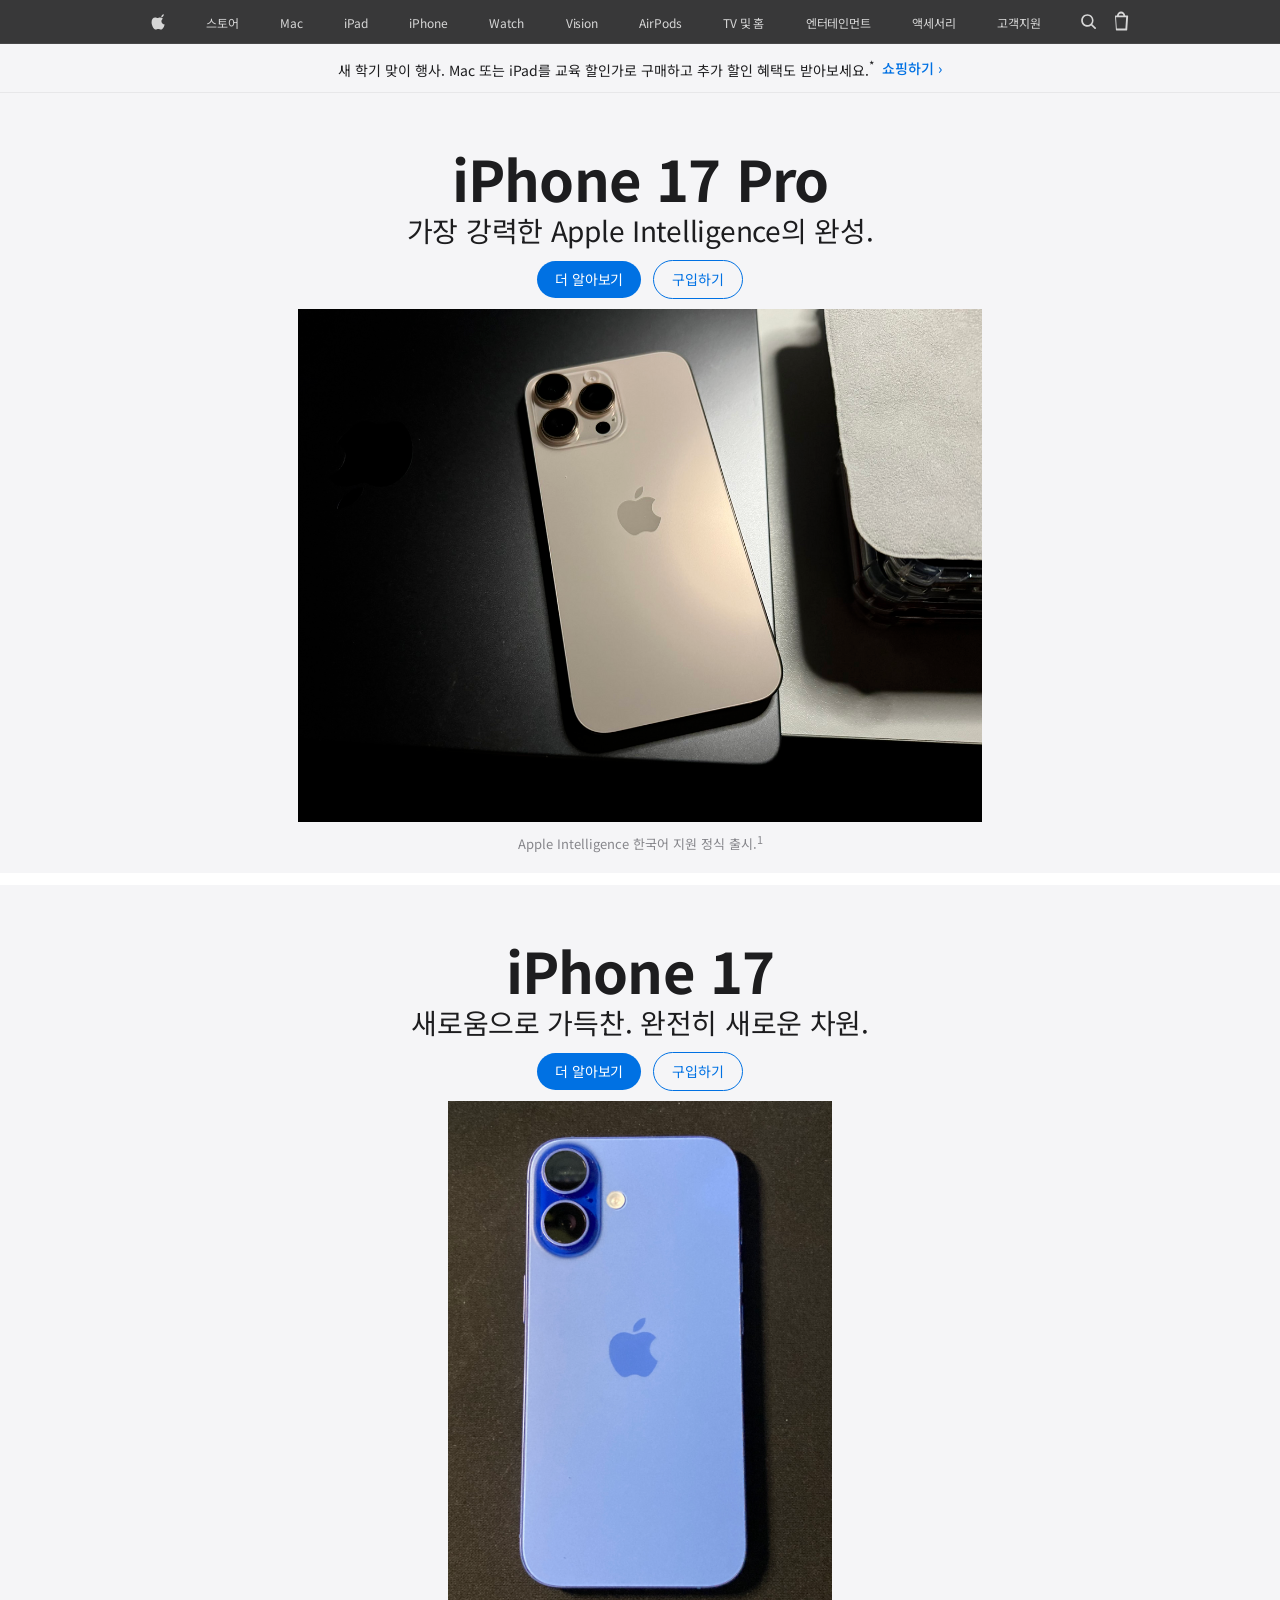
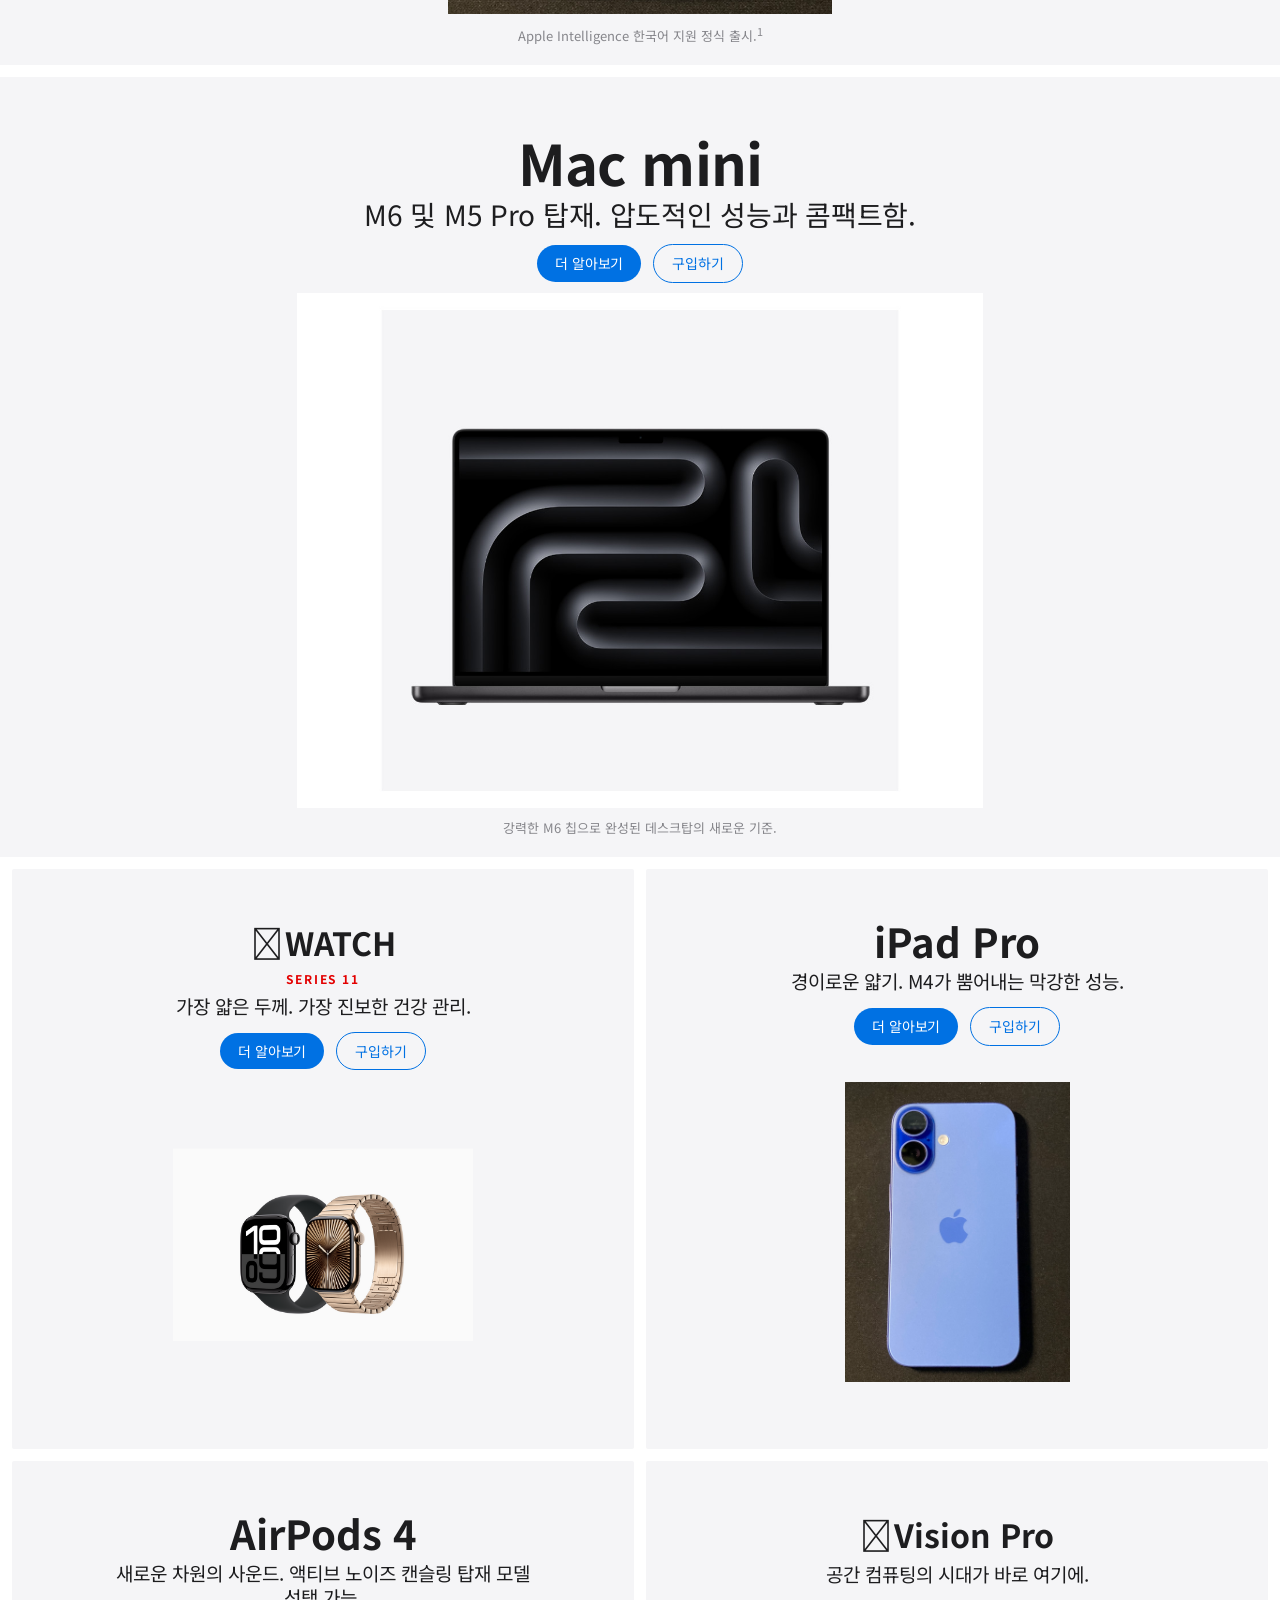
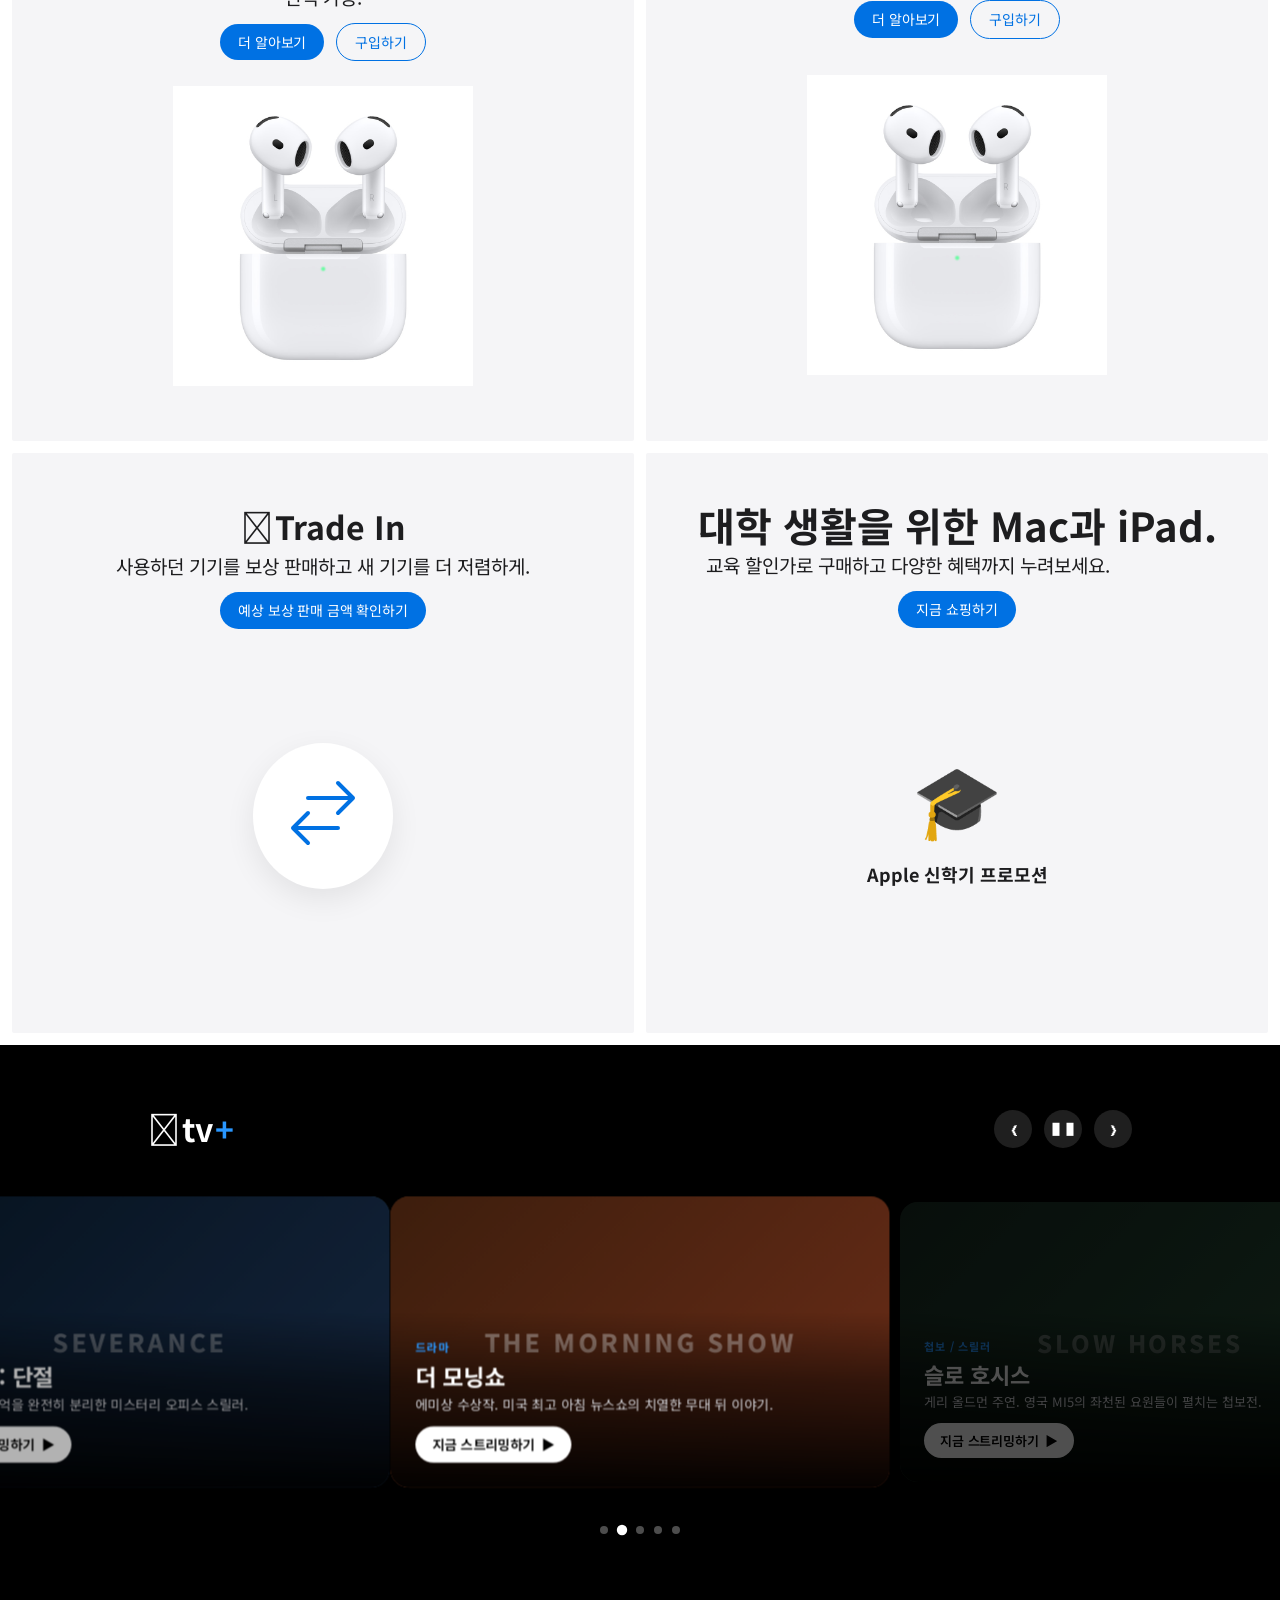
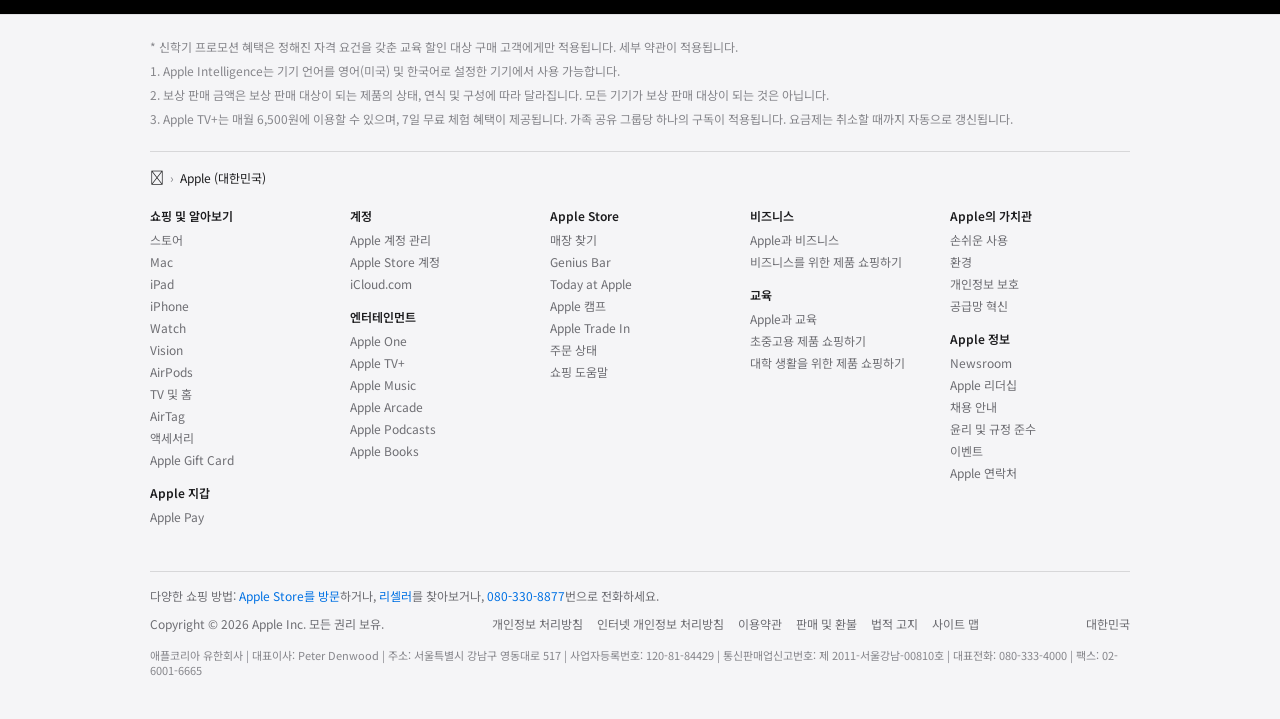
==== commit 15ab46f5: "Change all dark themes to light themes to match white tone" ====
--- a/index.html
+++ b/index.html
@@ -104,7 +104,7 @@
     <!-- 메인 컨텐츠 영역 -->
     <main id="main-content">
         <!-- HERO 1: iPhone 17 Pro -->
-        <section class="hero-section dark-theme hero-iphone-17-pro" id="hero-1">
+        <section class="hero-section light-theme hero-iphone-17-pro" id="hero-1">
             <div class="hero-content">
                 <h2 class="hero-headline">iPhone 17 Pro</h2>
                 <h3 class="hero-subhead">가장 강력한 Apple Intelligence의 완성.</h3>
@@ -140,7 +140,7 @@
         </section>
 
         <!-- HERO 3: Mac mini M6 -->
-        <section class="hero-section dark-theme hero-mac-mini" id="hero-3">
+        <section class="hero-section light-theme hero-mac-mini" id="hero-3">
             <div class="hero-content">
                 <h2 class="hero-headline">Mac mini</h2>
                 <h3 class="hero-subhead">M6 및 M5 Pro 탑재. 압도적인 성능과 콤팩트함.</h3>
@@ -161,7 +161,7 @@
         <section class="bento-grid-section">
             <div class="bento-grid">
                 <!-- 타일 1: Apple Watch Series 11 -->
-                <div class="bento-tile dark-theme watch-tile">
+                <div class="bento-tile light-theme watch-tile">
                     <div class="tile-content">
                         <div class="logo-inline">
                             <span class="apple-icon"></span>WATCH
@@ -198,7 +198,7 @@
                 </div>
 
                 <!-- 타일 3: AirPods 4 -->
-                <div class="bento-tile dark-theme airpods-tile">
+                <div class="bento-tile light-theme airpods-tile">
                     <div class="tile-content">
                         <h3 class="tile-headline">AirPods 4</h3>
                         <p class="tile-subhead">새로운 차원의 사운드. 액티브 노이즈 캔슬링 탑재 모델 선택 가능.</p>
@@ -215,7 +215,7 @@
                 </div>
 
                 <!-- 타일 4: Apple Vision Pro -->
-                <div class="bento-tile dark-theme vision-tile">
+                <div class="bento-tile light-theme vision-tile">
                     <div class="tile-content">
                         <div class="logo-inline">
                             <span class="apple-icon"></span>Vision Pro
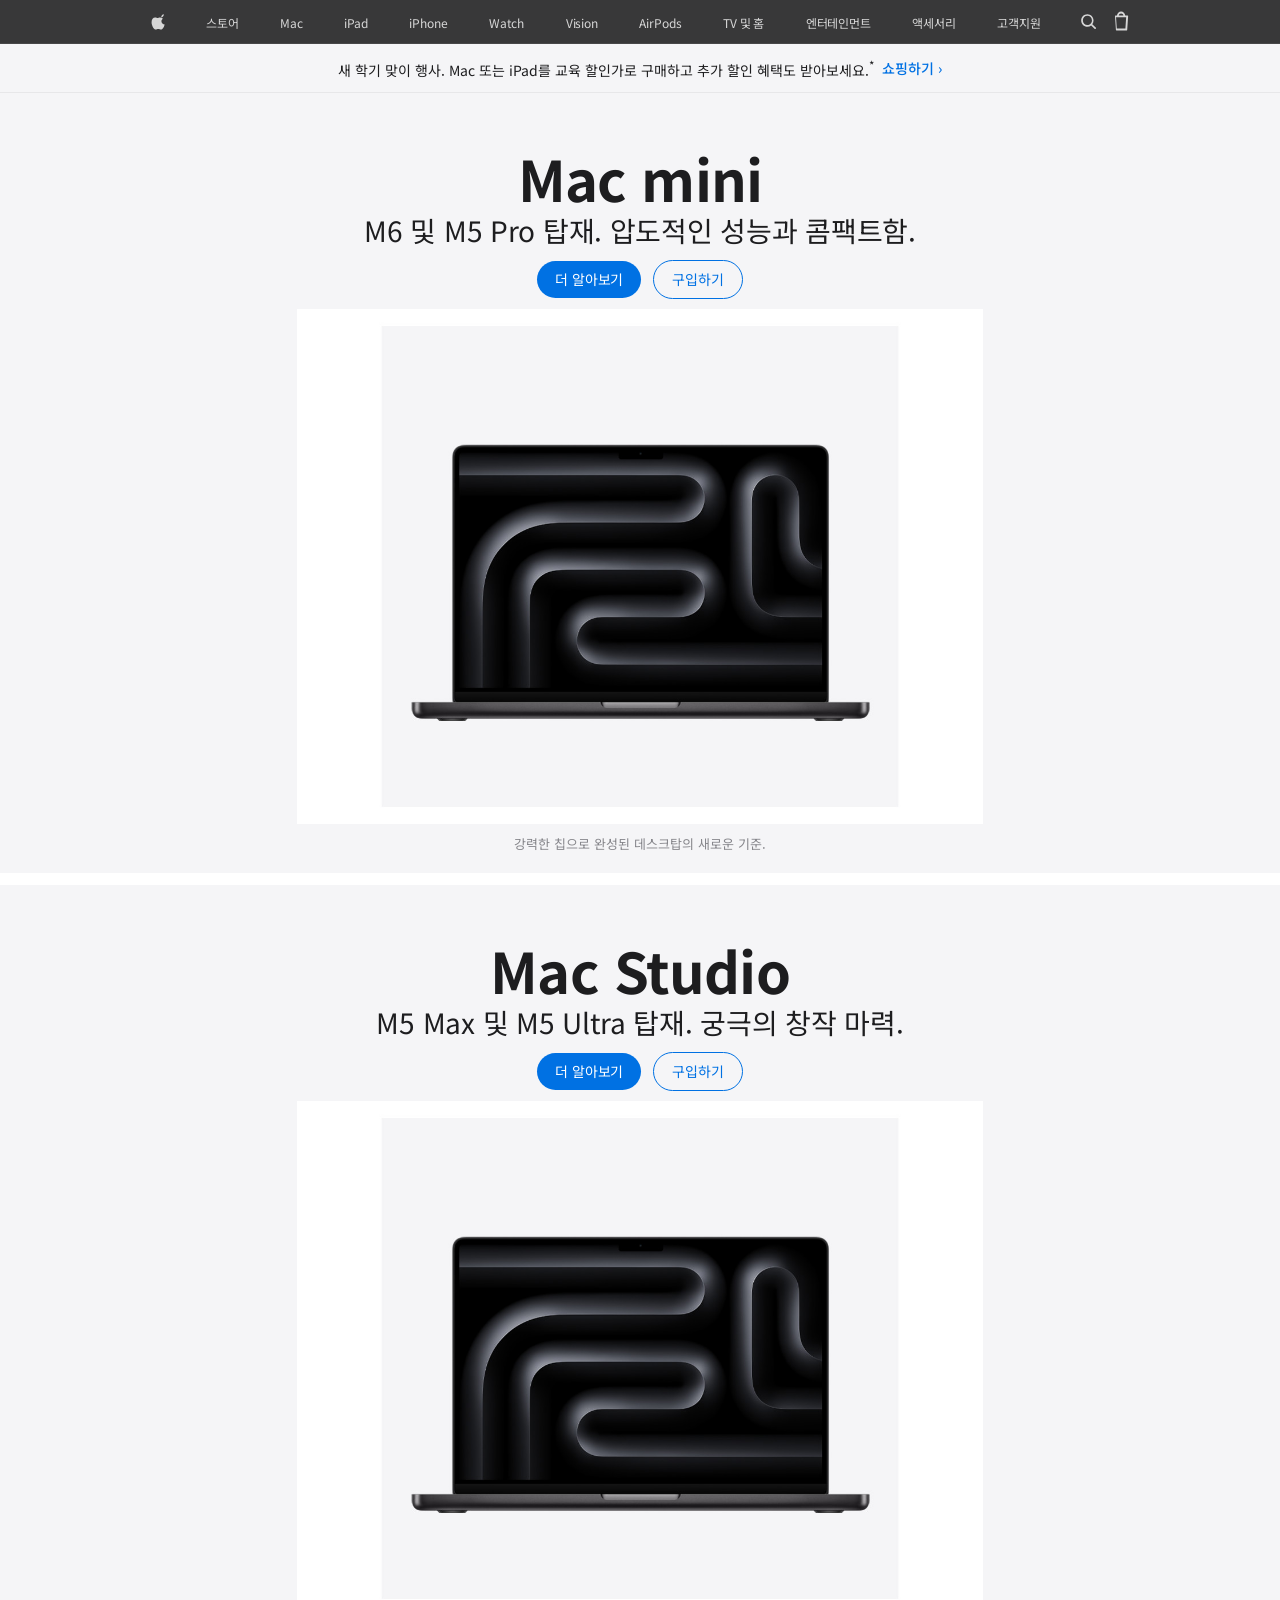
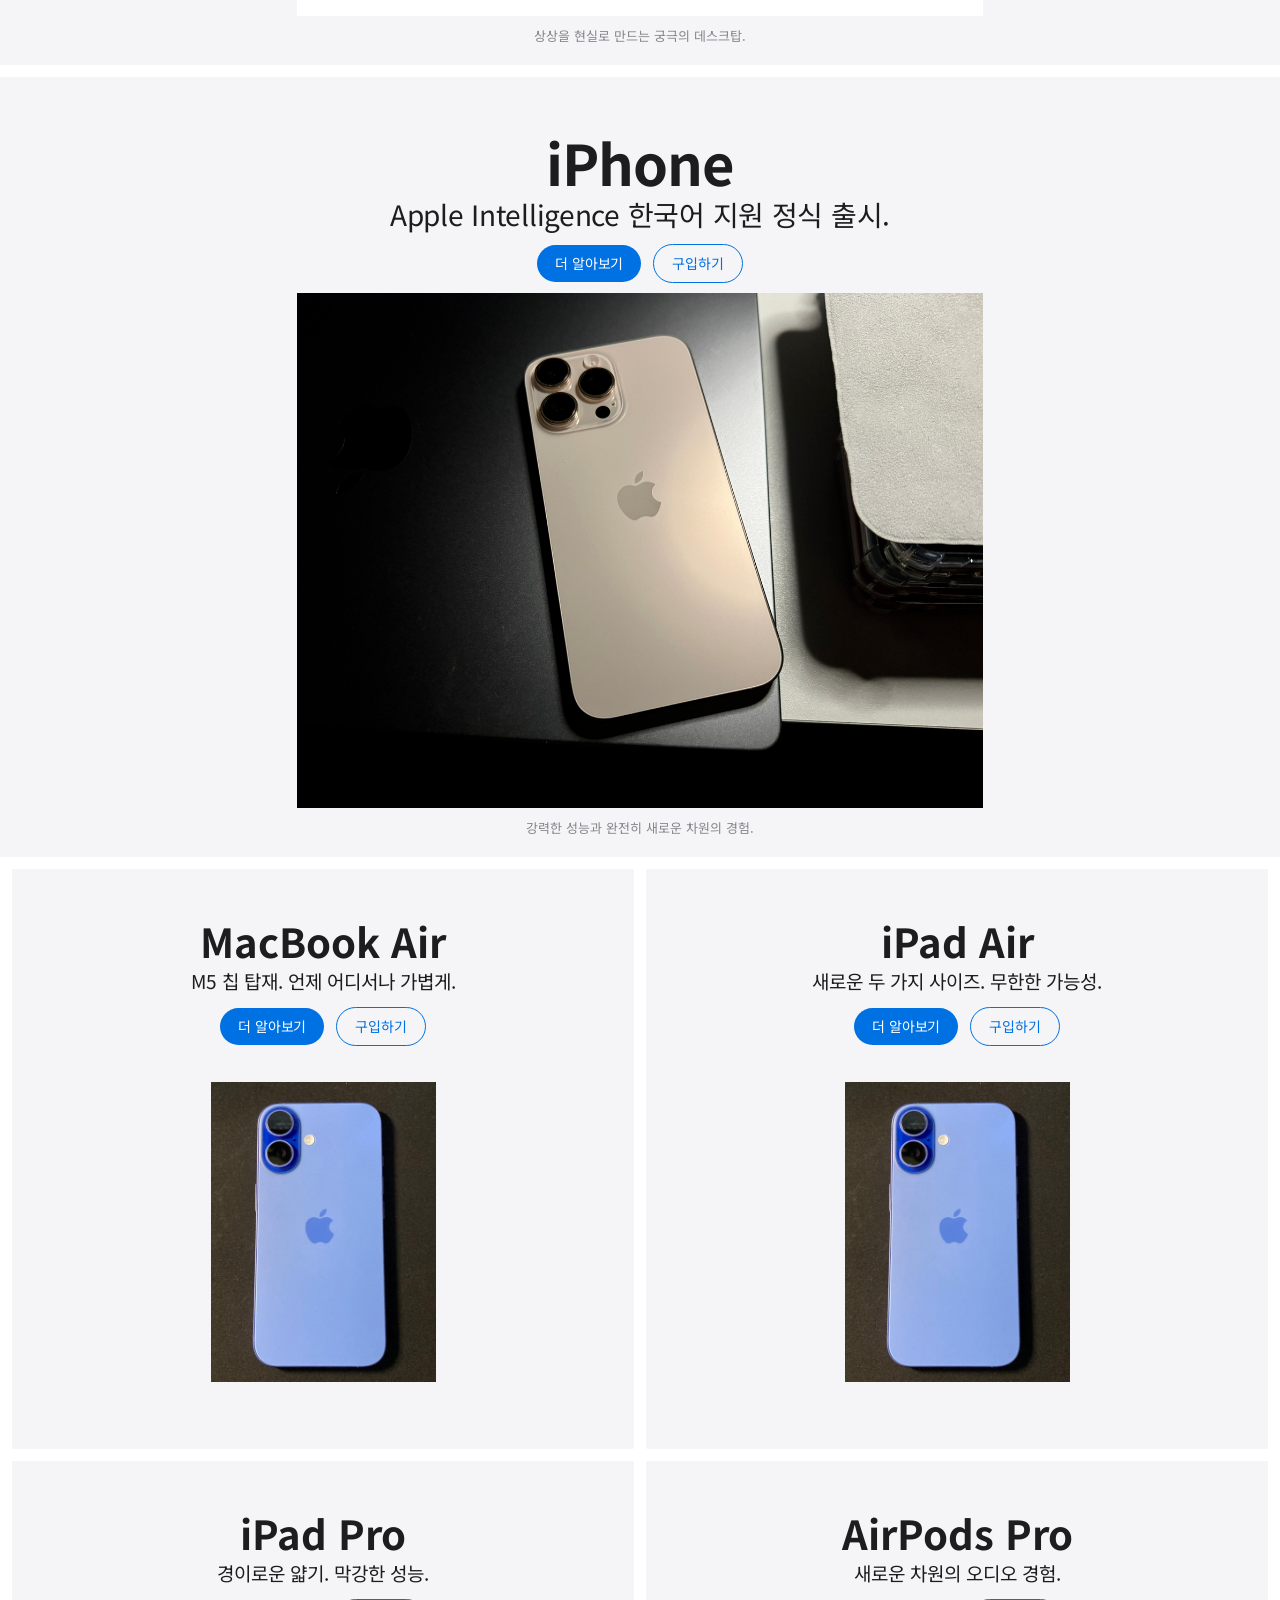
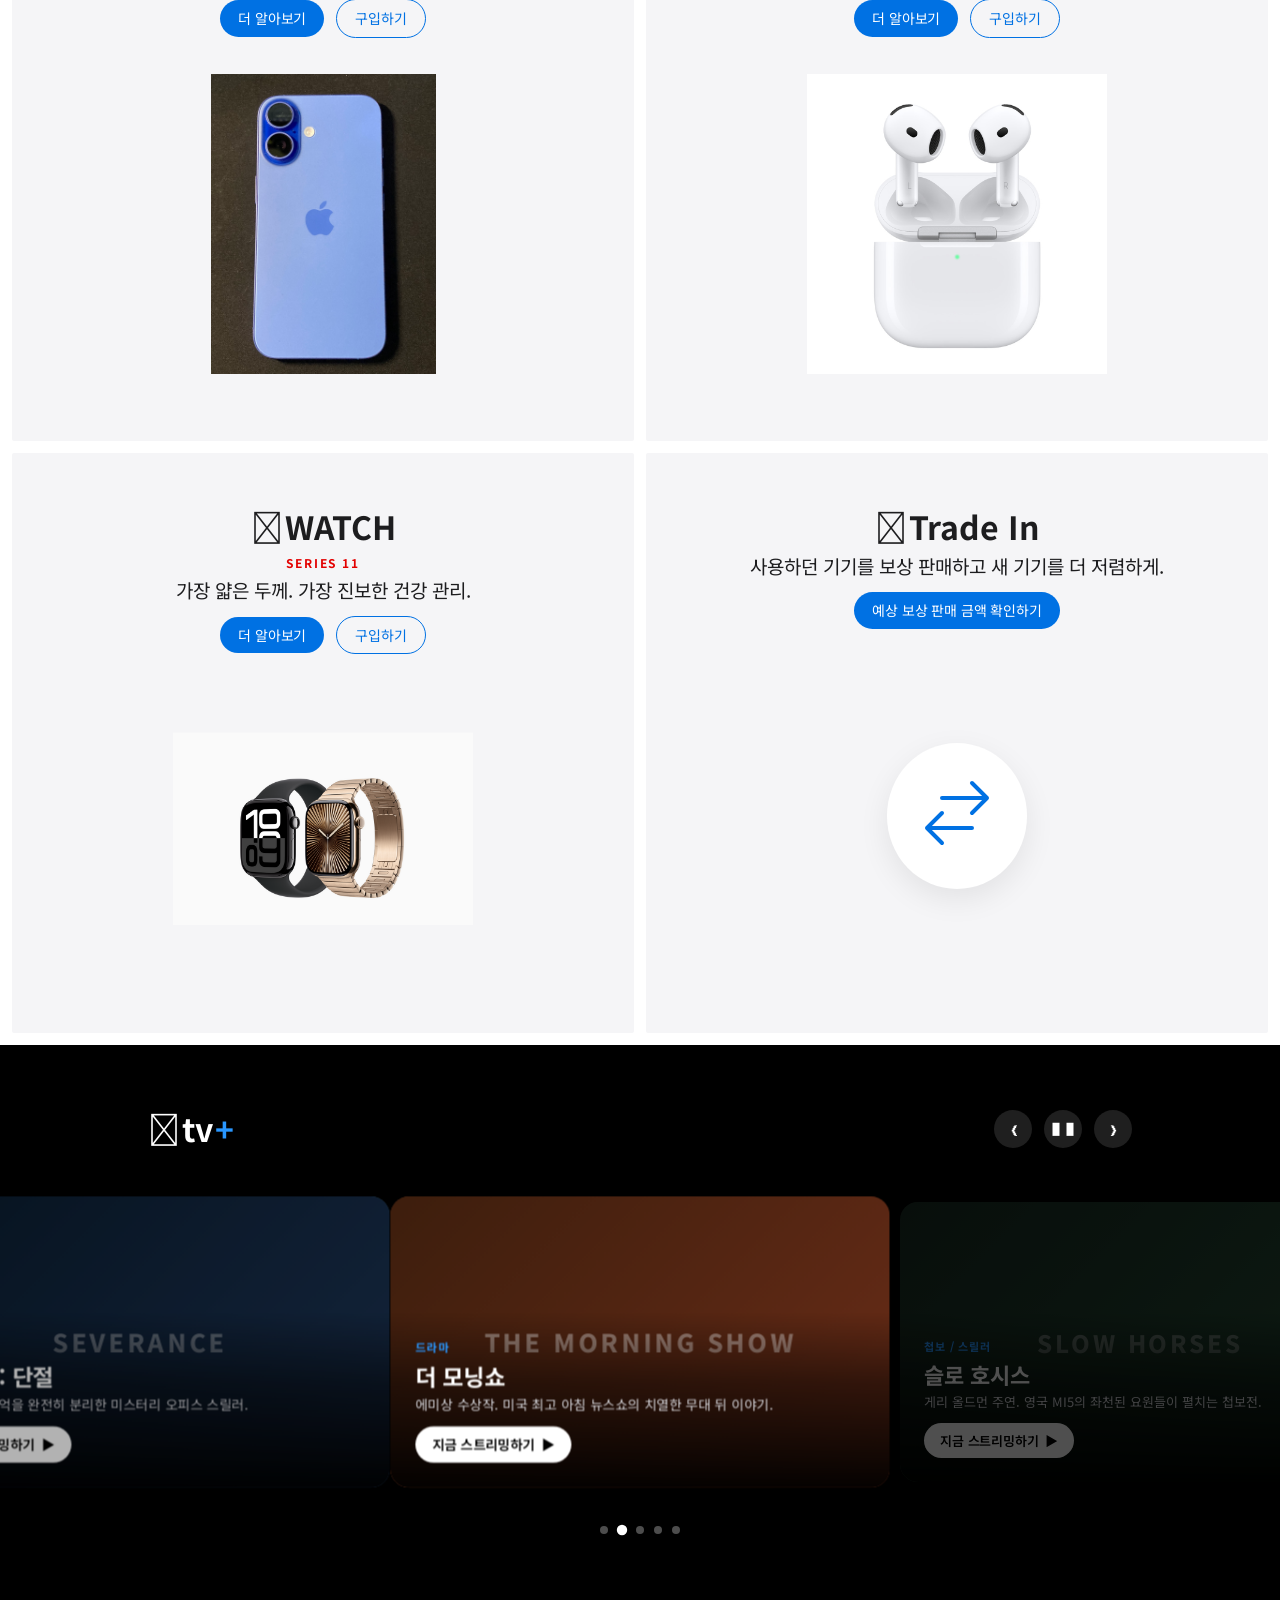
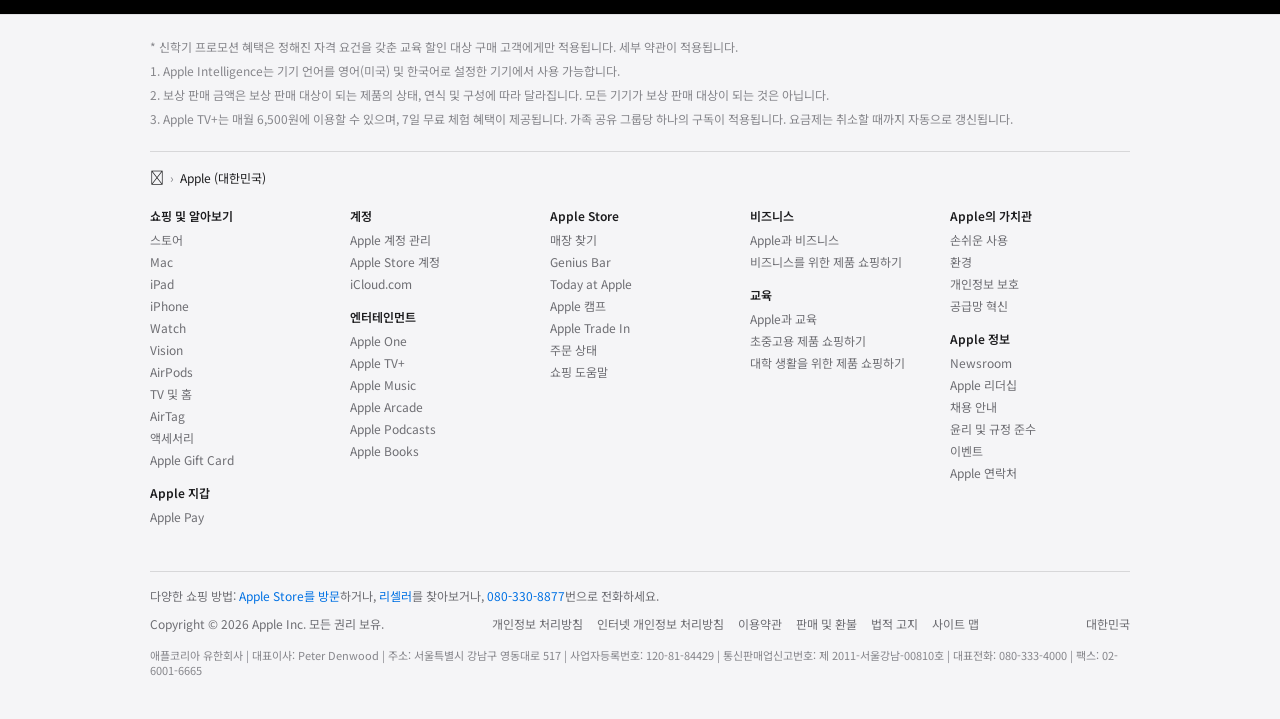
==== commit e4eab1ac: "Sync layout with live Apple KR homepage" ====
--- a/index.html
+++ b/index.html
@@ -103,44 +103,8 @@
 
     <!-- 메인 컨텐츠 영역 -->
     <main id="main-content">
-        <!-- HERO 1: iPhone 17 Pro -->
-        <section class="hero-section light-theme hero-iphone-17-pro" id="hero-1">
-            <div class="hero-content">
-                <h2 class="hero-headline">iPhone 17 Pro</h2>
-                <h3 class="hero-subhead">가장 강력한 Apple Intelligence의 완성.</h3>
-                <div class="hero-cta-group">
-                    <a href="#iphone-17-pro-detail" class="btn btn-primary">더 알아보기</a>
-                    <a href="#buy-iphone-17-pro" class="btn btn-secondary">구입하기</a>
-                </div>
-            </div>
-            <div class="hero-image-box">
-                <img src="images/iphone-17-pro.png" 
-                     alt="iPhone 17 Pro" 
-                     class="hero-img img-contain">
-            </div>
-            <p class="hero-caption">Apple Intelligence 한국어 지원 정식 출시.<sup>1</sup></p>
-        </section>
-
-        <!-- HERO 2: iPhone 17 -->
-        <section class="hero-section light-theme hero-iphone-17" id="hero-2">
-            <div class="hero-content">
-                <h2 class="hero-headline">iPhone 17</h2>
-                <h3 class="hero-subhead">새로움으로 가득찬. 완전히 새로운 차원.</h3>
-                <div class="hero-cta-group">
-                    <a href="#iphone-17-detail" class="btn btn-primary">더 알아보기</a>
-                    <a href="#buy-iphone-17" class="btn btn-secondary">구입하기</a>
-                </div>
-            </div>
-            <div class="hero-image-box">
-                <img src="images/iphone-17.png" 
-                     alt="iPhone 17" 
-                     class="hero-img img-contain">
-            </div>
-            <p class="hero-caption">Apple Intelligence 한국어 지원 정식 출시.<sup>1</sup></p>
-        </section>
-
-        <!-- HERO 3: Mac mini M6 -->
-        <section class="hero-section light-theme hero-mac-mini" id="hero-3">
+        <!-- HERO 1: Mac mini -->
+        <section class="hero-section light-theme hero-mac-mini" id="hero-1">
             <div class="hero-content">
                 <h2 class="hero-headline">Mac mini</h2>
                 <h3 class="hero-subhead">M6 및 M5 Pro 탑재. 압도적인 성능과 콤팩트함.</h3>
@@ -151,16 +115,120 @@
             </div>
             <div class="hero-image-box">
                 <img src="images/mac-mini.jpg" 
-                     alt="Mac mini M6" 
+                     alt="Mac mini" 
                      class="hero-img img-contain">
             </div>
-            <p class="hero-caption">강력한 M6 칩으로 완성된 데스크탑의 새로운 기준.</p>
+            <p class="hero-caption">강력한 칩으로 완성된 데스크탑의 새로운 기준.</p>
+        </section>
+
+        <!-- HERO 2: Mac Studio -->
+        <section class="hero-section light-theme hero-mac-studio" id="hero-2">
+            <div class="hero-content">
+                <h2 class="hero-headline">Mac Studio</h2>
+                <h3 class="hero-subhead">M5 Max 및 M5 Ultra 탑재. 궁극의 창작 마력.</h3>
+                <div class="hero-cta-group">
+                    <a href="#mac-studio-detail" class="btn btn-primary">더 알아보기</a>
+                    <a href="#buy-mac-studio" class="btn btn-secondary">구입하기</a>
+                </div>
+            </div>
+            <div class="hero-image-box">
+                <img src="images/mac-studio.jpg" 
+                     alt="Mac Studio" 
+                     class="hero-img img-contain">
+            </div>
+            <p class="hero-caption">상상을 현실로 만드는 궁극의 데스크탑.</p>
+        </section>
+
+        <!-- HERO 3: iPhone -->
+        <section class="hero-section light-theme hero-iphone" id="hero-3">
+            <div class="hero-content">
+                <h2 class="hero-headline">iPhone</h2>
+                <h3 class="hero-subhead">Apple Intelligence 한국어 지원 정식 출시.</h3>
+                <div class="hero-cta-group">
+                    <a href="#iphone-detail" class="btn btn-primary">더 알아보기</a>
+                    <a href="#buy-iphone" class="btn btn-secondary">구입하기</a>
+                </div>
+            </div>
+            <div class="hero-image-box">
+                <img src="images/iphone-17-pro.png" 
+                     alt="iPhone" 
+                     class="hero-img img-contain">
+            </div>
+            <p class="hero-caption">강력한 성능과 완전히 새로운 차원의 경험.</p>
         </section>
 
         <!-- 프로모션 타일 2열 Bento Grid -->
         <section class="bento-grid-section">
             <div class="bento-grid">
-                <!-- 타일 1: Apple Watch Series 11 -->
+                <!-- 타일 1: MacBook Air -->
+                <div class="bento-tile light-theme macbook-air-tile">
+                    <div class="tile-content">
+                        <h3 class="tile-headline">MacBook Air</h3>
+                        <h3 class="tile-subhead">M5 칩 탑재. 언제 어디서나 가볍게.</h3>
+                        <div class="tile-cta-group">
+                            <a href="#macbook-air" class="btn btn-primary">더 알아보기</a>
+                            <a href="#buy-macbook-air" class="btn btn-secondary">구입하기</a>
+                        </div>
+                    </div>
+                    <div class="tile-image-box">
+                        <img src="images/macbook-air-m5.png" 
+                             alt="MacBook Air" 
+                             class="tile-img img-contain">
+                    </div>
+                </div>
+
+                <!-- 타일 2: iPad Air -->
+                <div class="bento-tile light-theme ipad-air-tile">
+                    <div class="tile-content">
+                        <h3 class="tile-headline">iPad Air</h3>
+                        <p class="tile-subhead">새로운 두 가지 사이즈. 무한한 가능성.</p>
+                        <div class="tile-cta-group">
+                            <a href="#ipad-air" class="btn btn-primary">더 알아보기</a>
+                            <a href="#buy-ipad-air" class="btn btn-secondary">구입하기</a>
+                        </div>
+                    </div>
+                    <div class="tile-image-box">
+                        <img src="images/ipad-air.jpg" 
+                             alt="iPad Air" 
+                             class="tile-img img-contain">
+                    </div>
+                </div>
+
+                <!-- 타일 3: iPad Pro -->
+                <div class="bento-tile light-theme ipad-tile">
+                    <div class="tile-content">
+                        <h3 class="tile-headline">iPad Pro</h3>
+                        <p class="tile-subhead">경이로운 얇기. 막강한 성능.</p>
+                        <div class="tile-cta-group">
+                            <a href="#ipad-pro" class="btn btn-primary">더 알아보기</a>
+                            <a href="#buy-ipad-pro" class="btn btn-secondary">구입하기</a>
+                        </div>
+                    </div>
+                    <div class="tile-image-box">
+                        <img src="images/ipad-pro.jpg" 
+                             alt="iPad Pro" 
+                             class="tile-img img-contain">
+                    </div>
+                </div>
+
+                <!-- 타일 4: AirPods Pro 3 -->
+                <div class="bento-tile light-theme airpods-pro-tile">
+                    <div class="tile-content">
+                        <h3 class="tile-headline">AirPods Pro</h3>
+                        <p class="tile-subhead">새로운 차원의 오디오 경험.</p>
+                        <div class="tile-cta-group">
+                            <a href="#airpods-pro" class="btn btn-primary">더 알아보기</a>
+                            <a href="#buy-airpods-pro" class="btn btn-secondary">구입하기</a>
+                        </div>
+                    </div>
+                    <div class="tile-image-box">
+                        <img src="images/airpods-pro-3.jpg" 
+                             alt="AirPods Pro" 
+                             class="tile-img img-contain">
+                    </div>
+                </div>
+
+                <!-- 타일 5: Apple Watch Series 11 -->
                 <div class="bento-tile light-theme watch-tile">
                     <div class="tile-content">
                         <div class="logo-inline">
@@ -180,60 +248,7 @@
                     </div>
                 </div>
 
-                <!-- 타일 2: iPad Pro -->
-                <div class="bento-tile light-theme ipad-tile">
-                    <div class="tile-content">
-                        <h3 class="tile-headline">iPad Pro</h3>
-                        <p class="tile-subhead">경이로운 얇기. M4가 뿜어내는 막강한 성능.</p>
-                        <div class="tile-cta-group">
-                            <a href="#ipad-pro" class="btn btn-primary">더 알아보기</a>
-                            <a href="#buy-ipad-pro" class="btn btn-secondary">구입하기</a>
-                        </div>
-                    </div>
-                    <div class="tile-image-box">
-                        <img src="images/ipad-pro.jpg" 
-                             alt="iPad Pro" 
-                             class="tile-img img-contain">
-                    </div>
-                </div>
-
-                <!-- 타일 3: AirPods 4 -->
-                <div class="bento-tile light-theme airpods-tile">
-                    <div class="tile-content">
-                        <h3 class="tile-headline">AirPods 4</h3>
-                        <p class="tile-subhead">새로운 차원의 사운드. 액티브 노이즈 캔슬링 탑재 모델 선택 가능.</p>
-                        <div class="tile-cta-group">
-                            <a href="#airpods4" class="btn btn-primary">더 알아보기</a>
-                            <a href="#buy-airpods4" class="btn btn-secondary">구입하기</a>
-                        </div>
-                    </div>
-                    <div class="tile-image-box">
-                        <img src="images/airpods-4.jpg" 
-                             alt="AirPods 4 with Active Noise Cancellation" 
-                             class="tile-img img-contain">
-                    </div>
-                </div>
-
-                <!-- 타일 4: Apple Vision Pro -->
-                <div class="bento-tile light-theme vision-tile">
-                    <div class="tile-content">
-                        <div class="logo-inline">
-                            <span class="apple-icon"></span>Vision Pro
-                        </div>
-                        <p class="tile-subhead">공간 컴퓨팅의 시대가 바로 여기에.</p>
-                        <div class="tile-cta-group">
-                            <a href="#vision-pro" class="btn btn-primary">더 알아보기</a>
-                            <a href="#buy-vision-pro" class="btn btn-secondary">구입하기</a>
-                        </div>
-                    </div>
-                    <div class="tile-image-box">
-                        <img src="images/apple-vision-pro.jpg" 
-                             alt="Apple Vision Pro" 
-                             class="tile-img img-contain">
-                    </div>
-                </div>
-
-                <!-- 타일 5: Apple Trade In -->
+                <!-- 타일 6: Apple Trade In -->
                 <div class="bento-tile light-theme tradein-tile">
                     <div class="tile-content">
                         <div class="logo-inline">
@@ -249,23 +264,6 @@
                             <svg viewBox="0 0 24 24" width="80" height="80" fill="none" stroke="currentColor" stroke-width="1.2">
                                 <path stroke-linecap="round" stroke-linejoin="round" d="M7.5 21L3 16.5m0 0L7.5 12M3 16.5h13.5m0-13.5L21 7.5m0 0L16.5 12M21 7.5H7.5" />
                             </svg>
-                        </div>
-                    </div>
-                </div>
-
-                <!-- 타일 6: 교육 할인 -->
-                <div class="bento-tile light-theme education-tile">
-                    <div class="tile-content">
-                        <h3 class="tile-headline">대학 생활을 위한 Mac과 iPad.</h3>
-                        <p class="tile-subhead">교육 할인가로 구매하고 다양한 혜택까지 누려보세요.</p>
-                        <div class="tile-cta-group">
-                            <a href="#education" class="btn btn-primary">지금 쇼핑하기</a>
-                        </div>
-                    </div>
-                    <div class="tile-image-box center-flex">
-                        <div class="campus-showcase-art">
-                            <span class="cap-emoji">🎓</span>
-                            <span class="campus-title">Apple 신학기 프로모션</span>
                         </div>
                     </div>
                 </div>
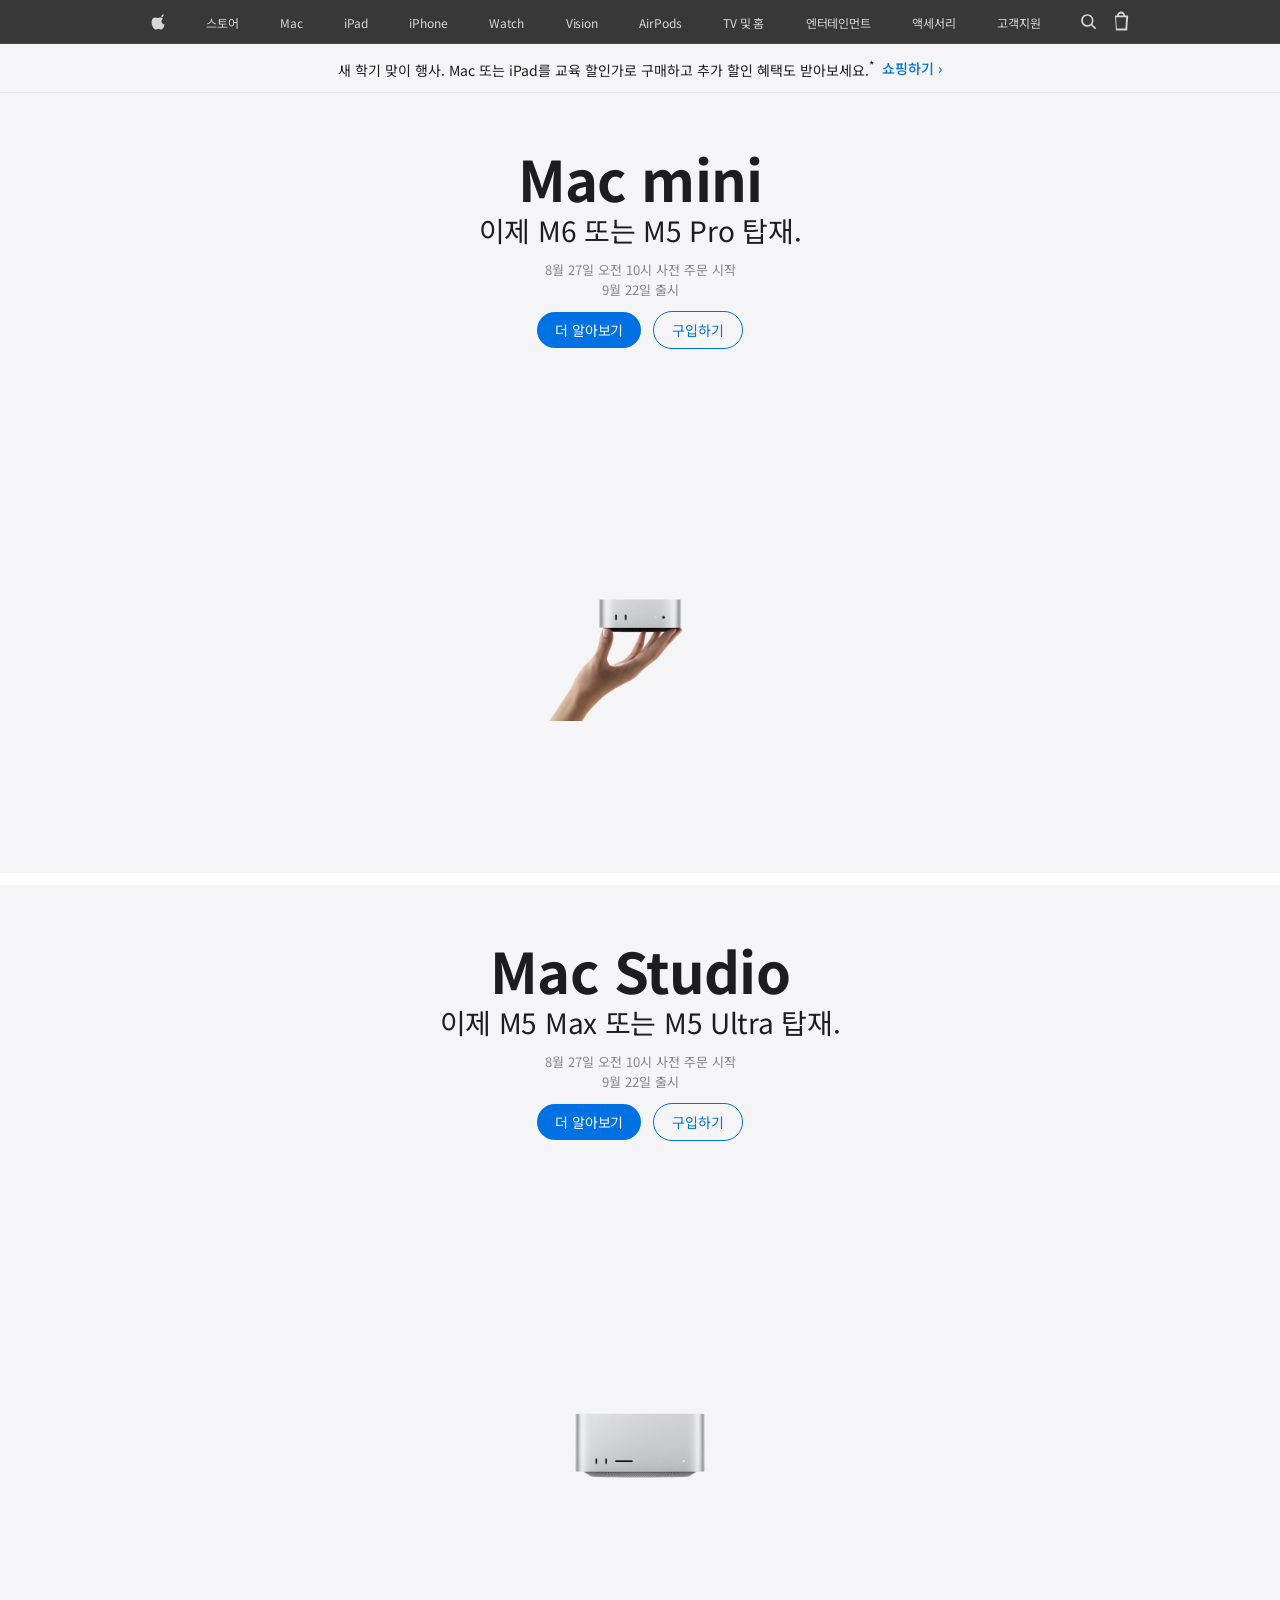
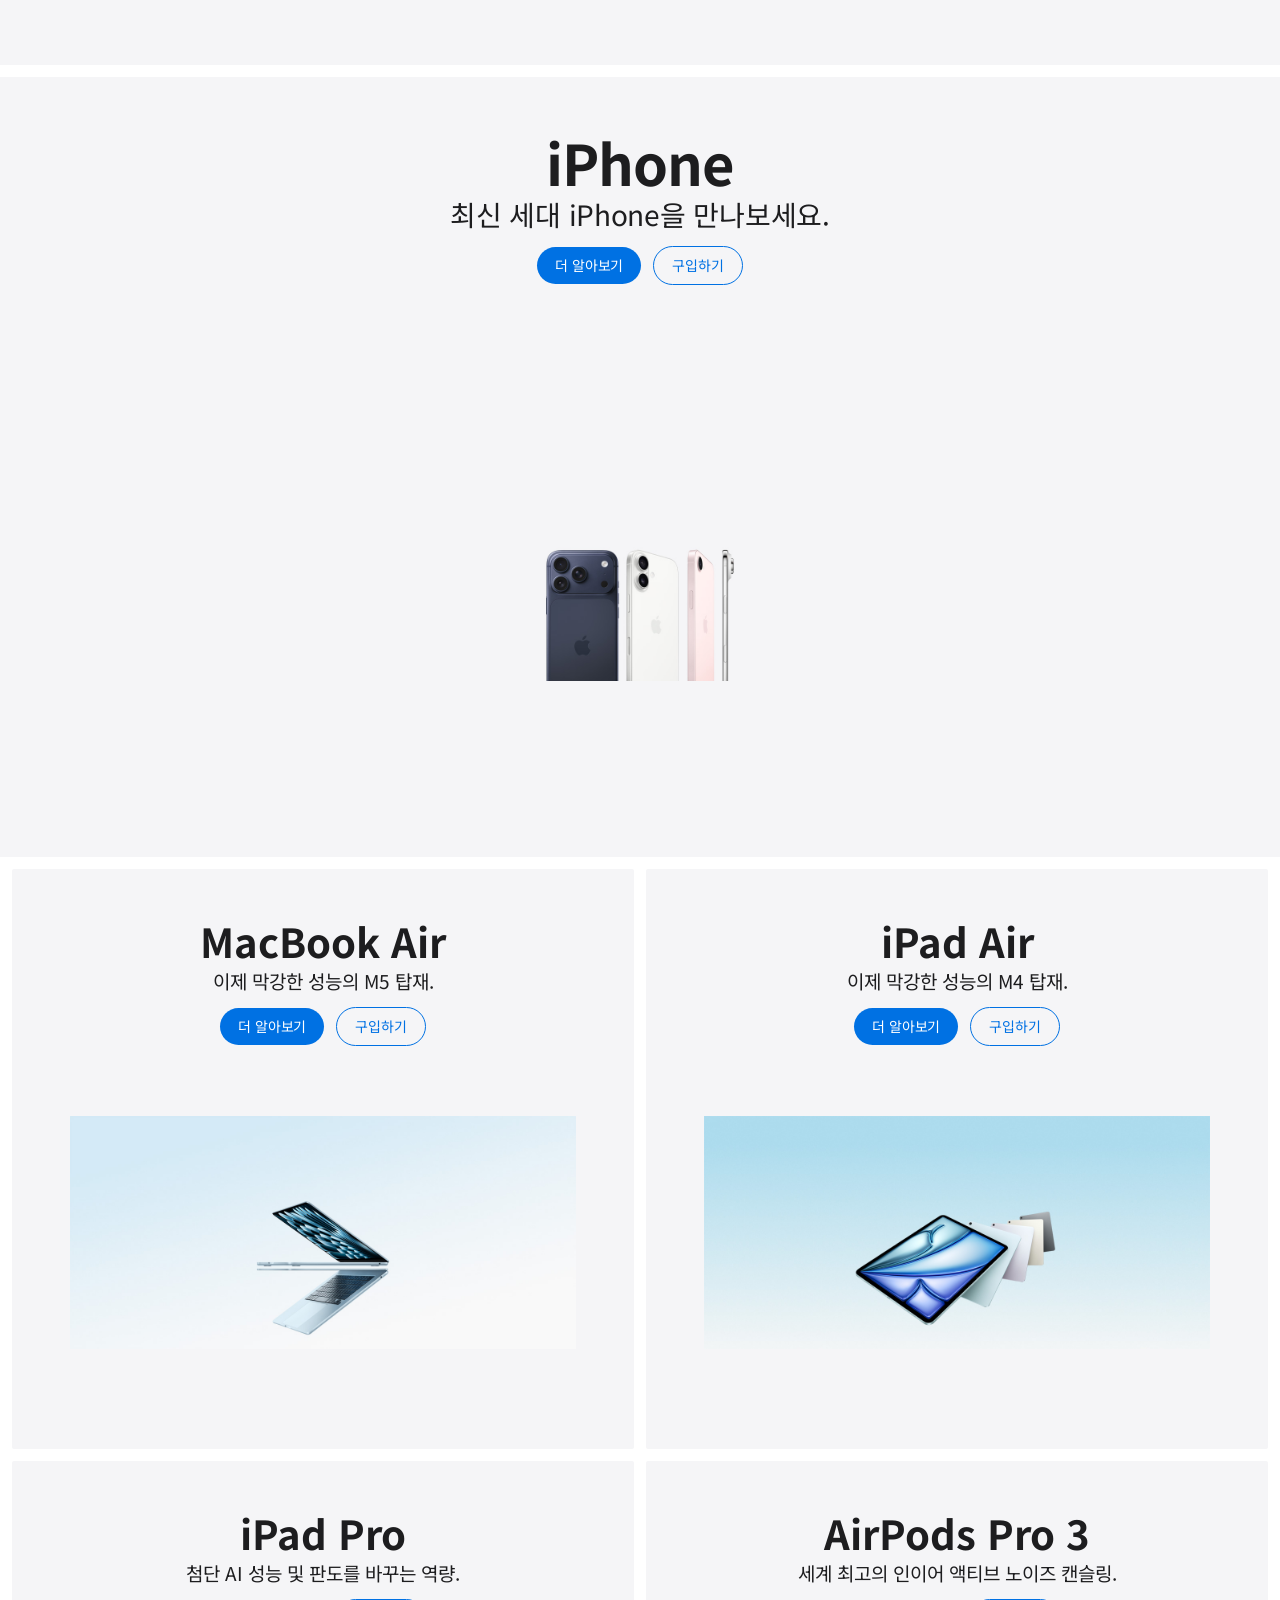
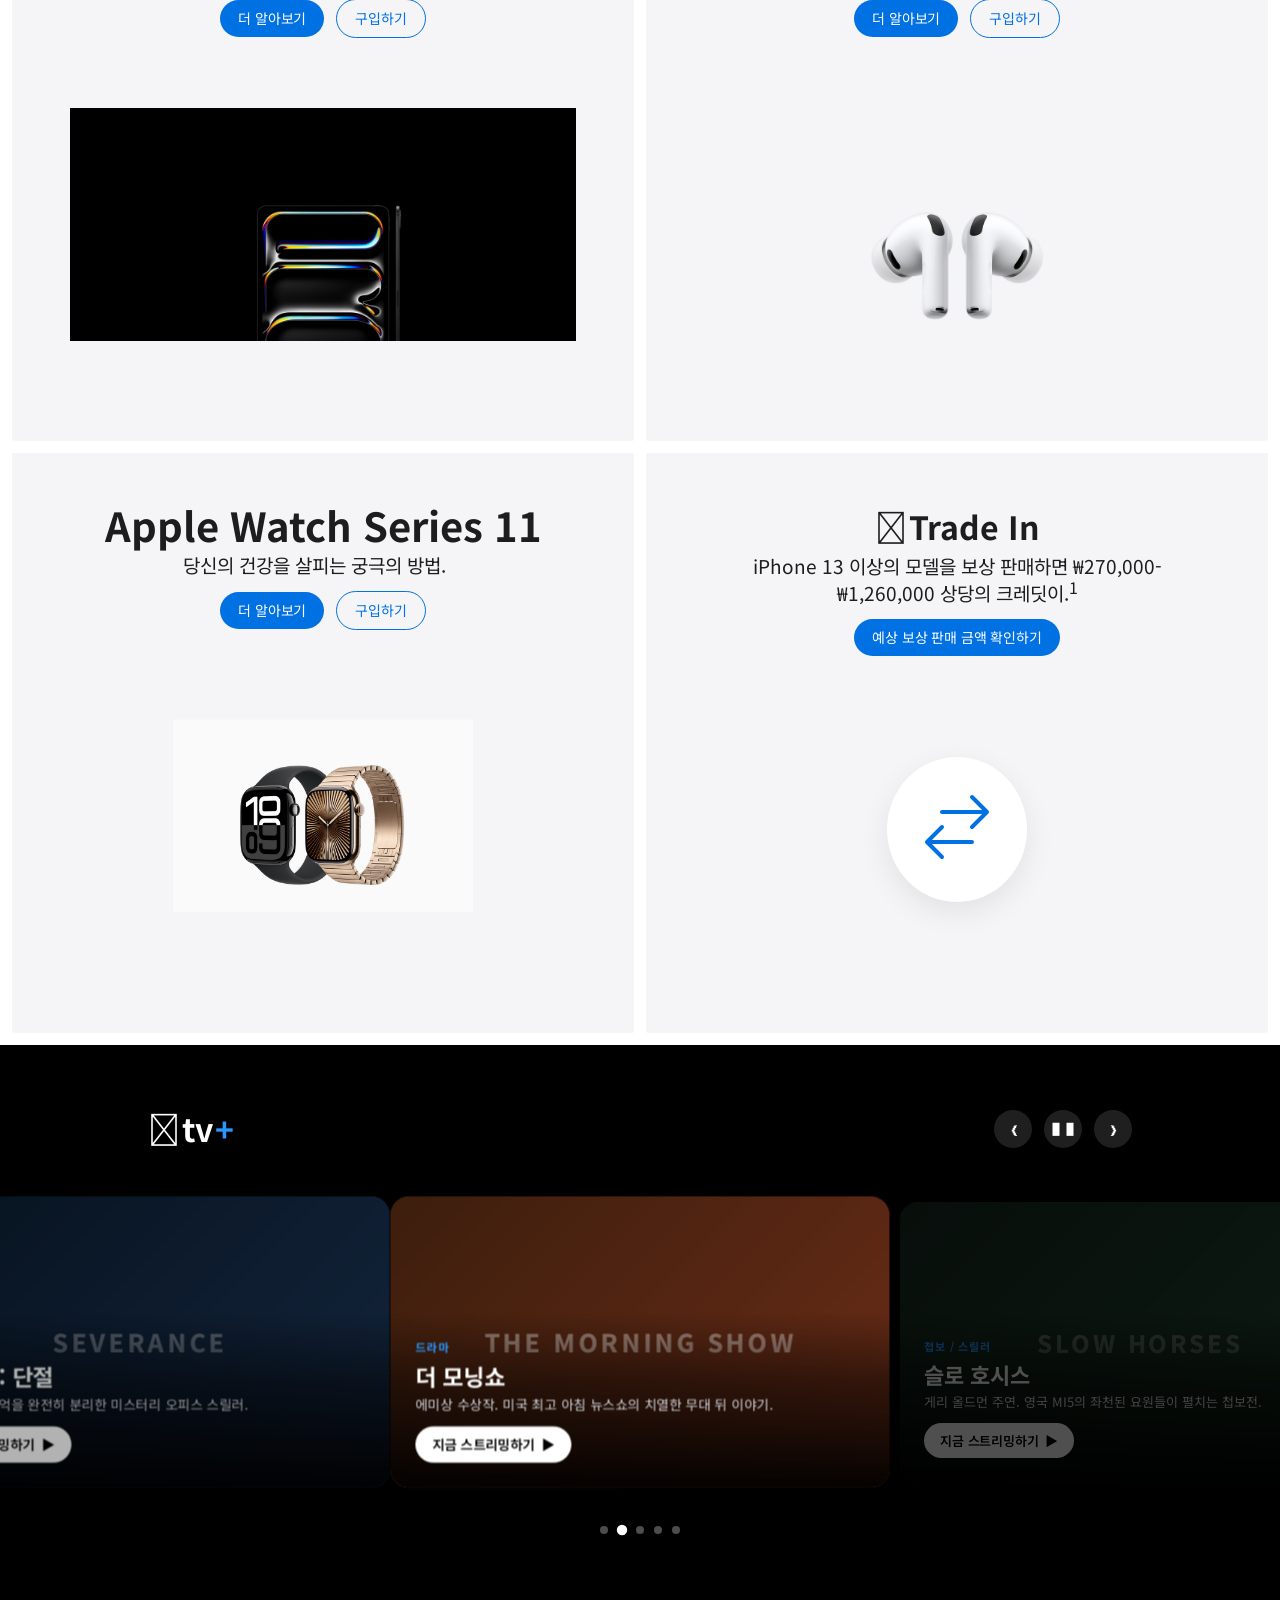
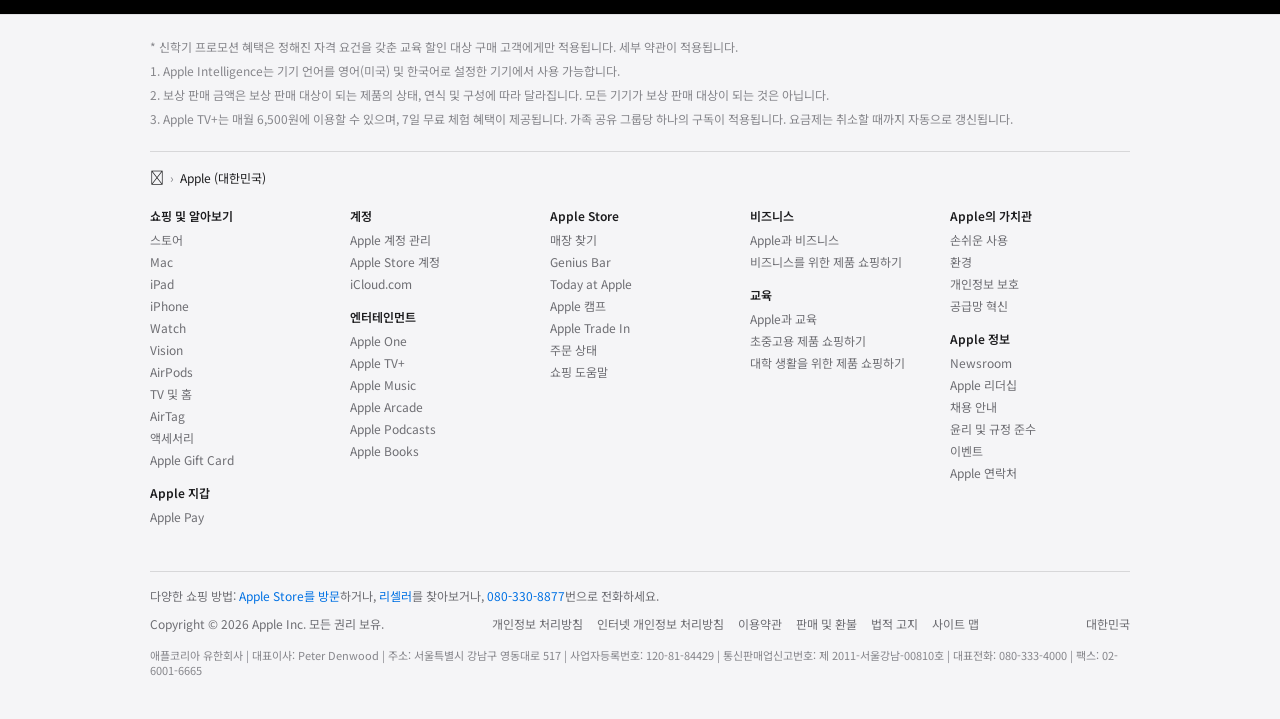
==== commit 54a8c8a1: "Update index.html with exact texts and images from live apple.com/kr" ====
--- a/index.html
+++ b/index.html
@@ -107,7 +107,8 @@
         <section class="hero-section light-theme hero-mac-mini" id="hero-1">
             <div class="hero-content">
                 <h2 class="hero-headline">Mac mini</h2>
-                <h3 class="hero-subhead">M6 및 M5 Pro 탑재. 압도적인 성능과 콤팩트함.</h3>
+                <h3 class="hero-subhead">이제 M6 또는 M5 Pro 탑재.</h3>
+                <p class="hero-caption" style="margin-bottom:12px">8월 27일 오전 10시 사전 주문 시작<br>9월 22일 출시</p>
                 <div class="hero-cta-group">
                     <a href="#mac-mini-detail" class="btn btn-primary">더 알아보기</a>
                     <a href="#buy-mac-mini" class="btn btn-secondary">구입하기</a>
@@ -118,14 +119,14 @@
                      alt="Mac mini" 
                      class="hero-img img-contain">
             </div>
-            <p class="hero-caption">강력한 칩으로 완성된 데스크탑의 새로운 기준.</p>
         </section>
 
         <!-- HERO 2: Mac Studio -->
         <section class="hero-section light-theme hero-mac-studio" id="hero-2">
             <div class="hero-content">
                 <h2 class="hero-headline">Mac Studio</h2>
-                <h3 class="hero-subhead">M5 Max 및 M5 Ultra 탑재. 궁극의 창작 마력.</h3>
+                <h3 class="hero-subhead">이제 M5 Max 또는 M5 Ultra 탑재.</h3>
+                <p class="hero-caption" style="margin-bottom:12px">8월 27일 오전 10시 사전 주문 시작<br>9월 22일 출시</p>
                 <div class="hero-cta-group">
                     <a href="#mac-studio-detail" class="btn btn-primary">더 알아보기</a>
                     <a href="#buy-mac-studio" class="btn btn-secondary">구입하기</a>
@@ -136,15 +137,14 @@
                      alt="Mac Studio" 
                      class="hero-img img-contain">
             </div>
-            <p class="hero-caption">상상을 현실로 만드는 궁극의 데스크탑.</p>
         </section>
 
         <!-- HERO 3: iPhone -->
         <section class="hero-section light-theme hero-iphone" id="hero-3">
             <div class="hero-content">
                 <h2 class="hero-headline">iPhone</h2>
-                <h3 class="hero-subhead">Apple Intelligence 한국어 지원 정식 출시.</h3>
-                <div class="hero-cta-group">
+                <h3 class="hero-subhead">최신 세대 iPhone을 만나보세요.</h3>
+                <div class="hero-cta-group" style="margin-top:16px">
                     <a href="#iphone-detail" class="btn btn-primary">더 알아보기</a>
                     <a href="#buy-iphone" class="btn btn-secondary">구입하기</a>
                 </div>
@@ -154,7 +154,6 @@
                      alt="iPhone" 
                      class="hero-img img-contain">
             </div>
-            <p class="hero-caption">강력한 성능과 완전히 새로운 차원의 경험.</p>
         </section>
 
         <!-- 프로모션 타일 2열 Bento Grid -->
@@ -164,7 +163,7 @@
                 <div class="bento-tile light-theme macbook-air-tile">
                     <div class="tile-content">
                         <h3 class="tile-headline">MacBook Air</h3>
-                        <h3 class="tile-subhead">M5 칩 탑재. 언제 어디서나 가볍게.</h3>
+                        <h3 class="tile-subhead">이제 막강한 성능의 M5 탑재.</h3>
                         <div class="tile-cta-group">
                             <a href="#macbook-air" class="btn btn-primary">더 알아보기</a>
                             <a href="#buy-macbook-air" class="btn btn-secondary">구입하기</a>
@@ -181,7 +180,7 @@
                 <div class="bento-tile light-theme ipad-air-tile">
                     <div class="tile-content">
                         <h3 class="tile-headline">iPad Air</h3>
-                        <p class="tile-subhead">새로운 두 가지 사이즈. 무한한 가능성.</p>
+                        <p class="tile-subhead">이제 막강한 성능의 M4 탑재.</p>
                         <div class="tile-cta-group">
                             <a href="#ipad-air" class="btn btn-primary">더 알아보기</a>
                             <a href="#buy-ipad-air" class="btn btn-secondary">구입하기</a>
@@ -198,7 +197,7 @@
                 <div class="bento-tile light-theme ipad-tile">
                     <div class="tile-content">
                         <h3 class="tile-headline">iPad Pro</h3>
-                        <p class="tile-subhead">경이로운 얇기. 막강한 성능.</p>
+                        <p class="tile-subhead">첨단 AI 성능 및 판도를 바꾸는 역량.</p>
                         <div class="tile-cta-group">
                             <a href="#ipad-pro" class="btn btn-primary">더 알아보기</a>
                             <a href="#buy-ipad-pro" class="btn btn-secondary">구입하기</a>
@@ -214,8 +213,8 @@
                 <!-- 타일 4: AirPods Pro 3 -->
                 <div class="bento-tile light-theme airpods-pro-tile">
                     <div class="tile-content">
-                        <h3 class="tile-headline">AirPods Pro</h3>
-                        <p class="tile-subhead">새로운 차원의 오디오 경험.</p>
+                        <h3 class="tile-headline">AirPods Pro 3</h3>
+                        <p class="tile-subhead">세계 최고의 인이어 액티브 노이즈 캔슬링.</p>
                         <div class="tile-cta-group">
                             <a href="#airpods-pro" class="btn btn-primary">더 알아보기</a>
                             <a href="#buy-airpods-pro" class="btn btn-secondary">구입하기</a>
@@ -223,7 +222,7 @@
                     </div>
                     <div class="tile-image-box">
                         <img src="images/airpods-pro-3.jpg" 
-                             alt="AirPods Pro" 
+                             alt="AirPods Pro 3" 
                              class="tile-img img-contain">
                     </div>
                 </div>
@@ -231,11 +230,8 @@
                 <!-- 타일 5: Apple Watch Series 11 -->
                 <div class="bento-tile light-theme watch-tile">
                     <div class="tile-content">
-                        <div class="logo-inline">
-                            <span class="apple-icon"></span>WATCH
-                        </div>
-                        <h4 class="tile-series">SERIES 11</h4>
-                        <h3 class="tile-subhead">가장 얇은 두께. 가장 진보한 건강 관리.</h3>
+                        <h3 class="tile-headline">Apple Watch Series 11</h3>
+                        <p class="tile-subhead">당신의 건강을 살피는 궁극의 방법.</p>
                         <div class="tile-cta-group">
                             <a href="#watch11" class="btn btn-primary">더 알아보기</a>
                             <a href="#buy-watch11" class="btn btn-secondary">구입하기</a>
@@ -254,7 +250,7 @@
                         <div class="logo-inline">
                             <span class="apple-icon"></span>Trade In
                         </div>
-                        <p class="tile-subhead">사용하던 기기를 보상 판매하고 새 기기를 더 저렴하게.</p>
+                        <p class="tile-subhead">iPhone 13 이상의 모델을 보상 판매하면 ₩270,000-₩1,260,000 상당의 크레딧이.<sup>1</sup></p>
                         <div class="tile-cta-group">
                             <a href="#tradein" class="btn btn-primary">예상 보상 판매 금액 확인하기</a>
                         </div>
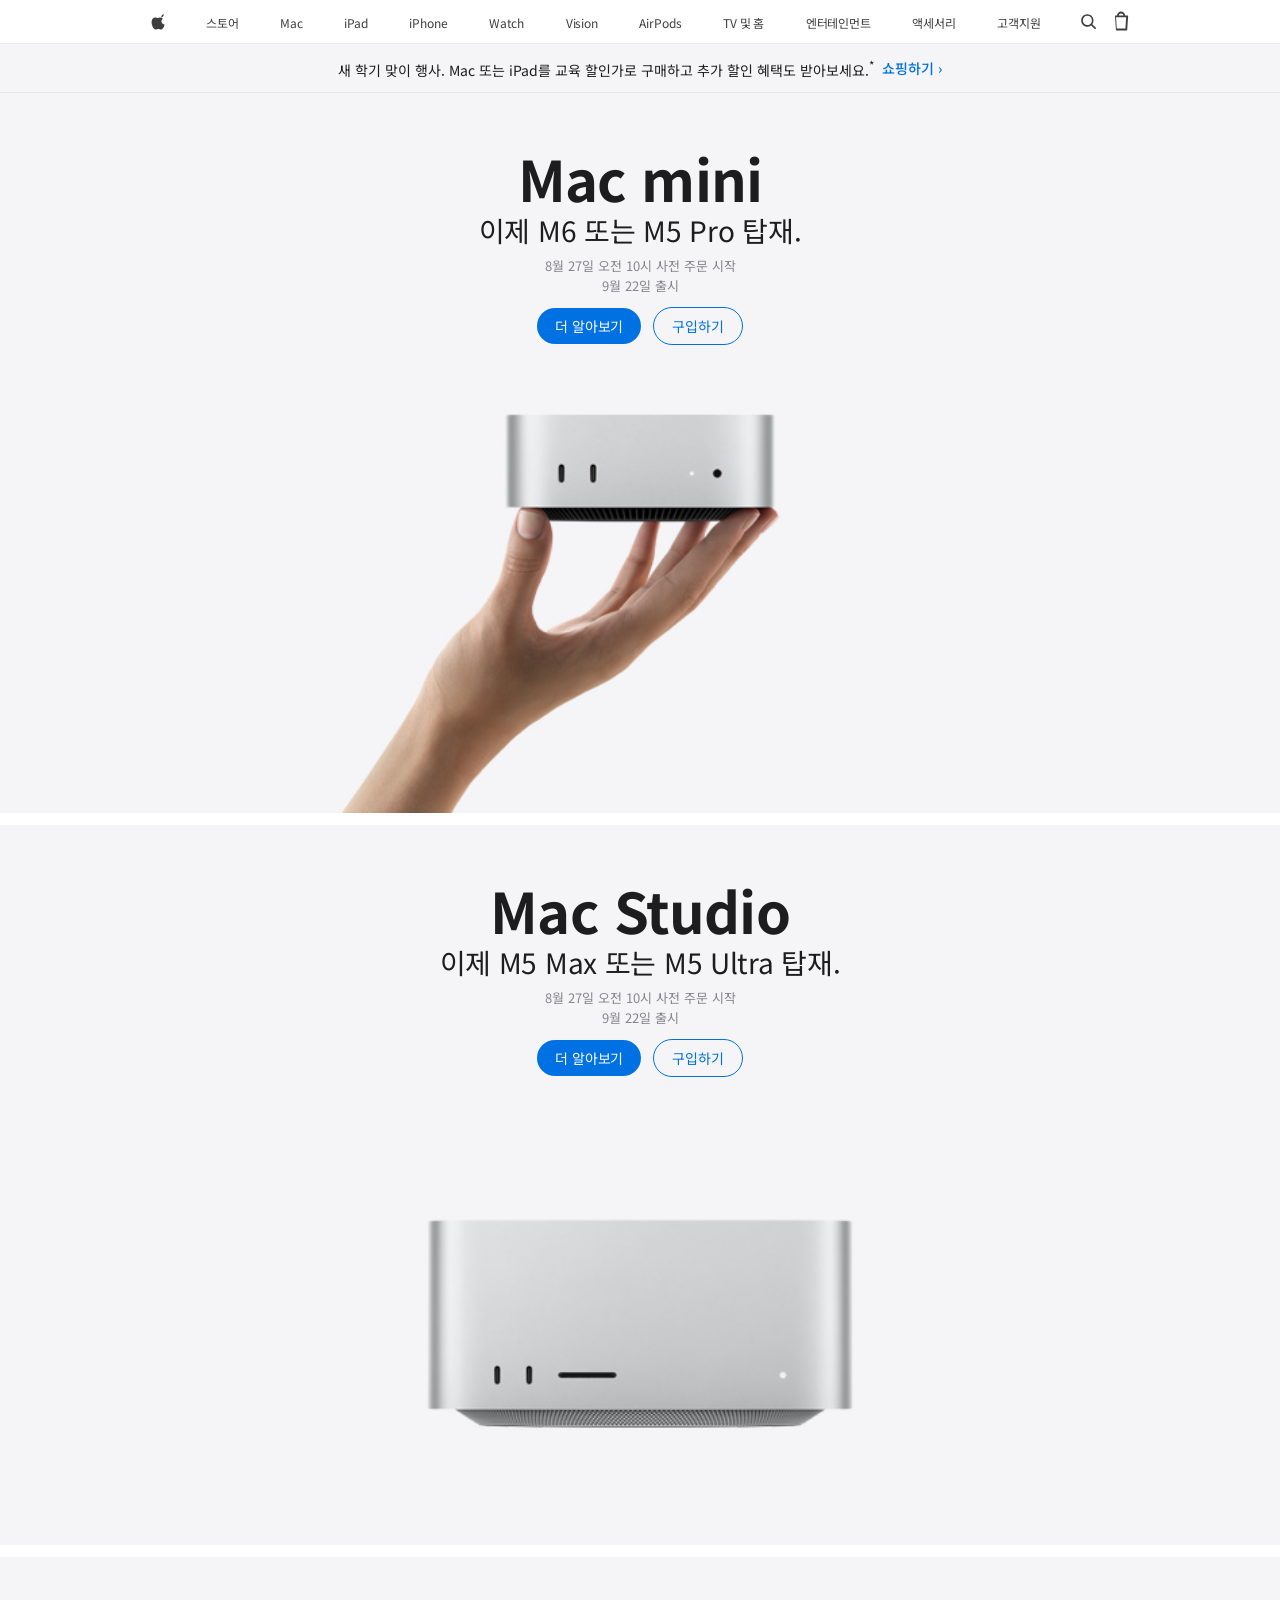
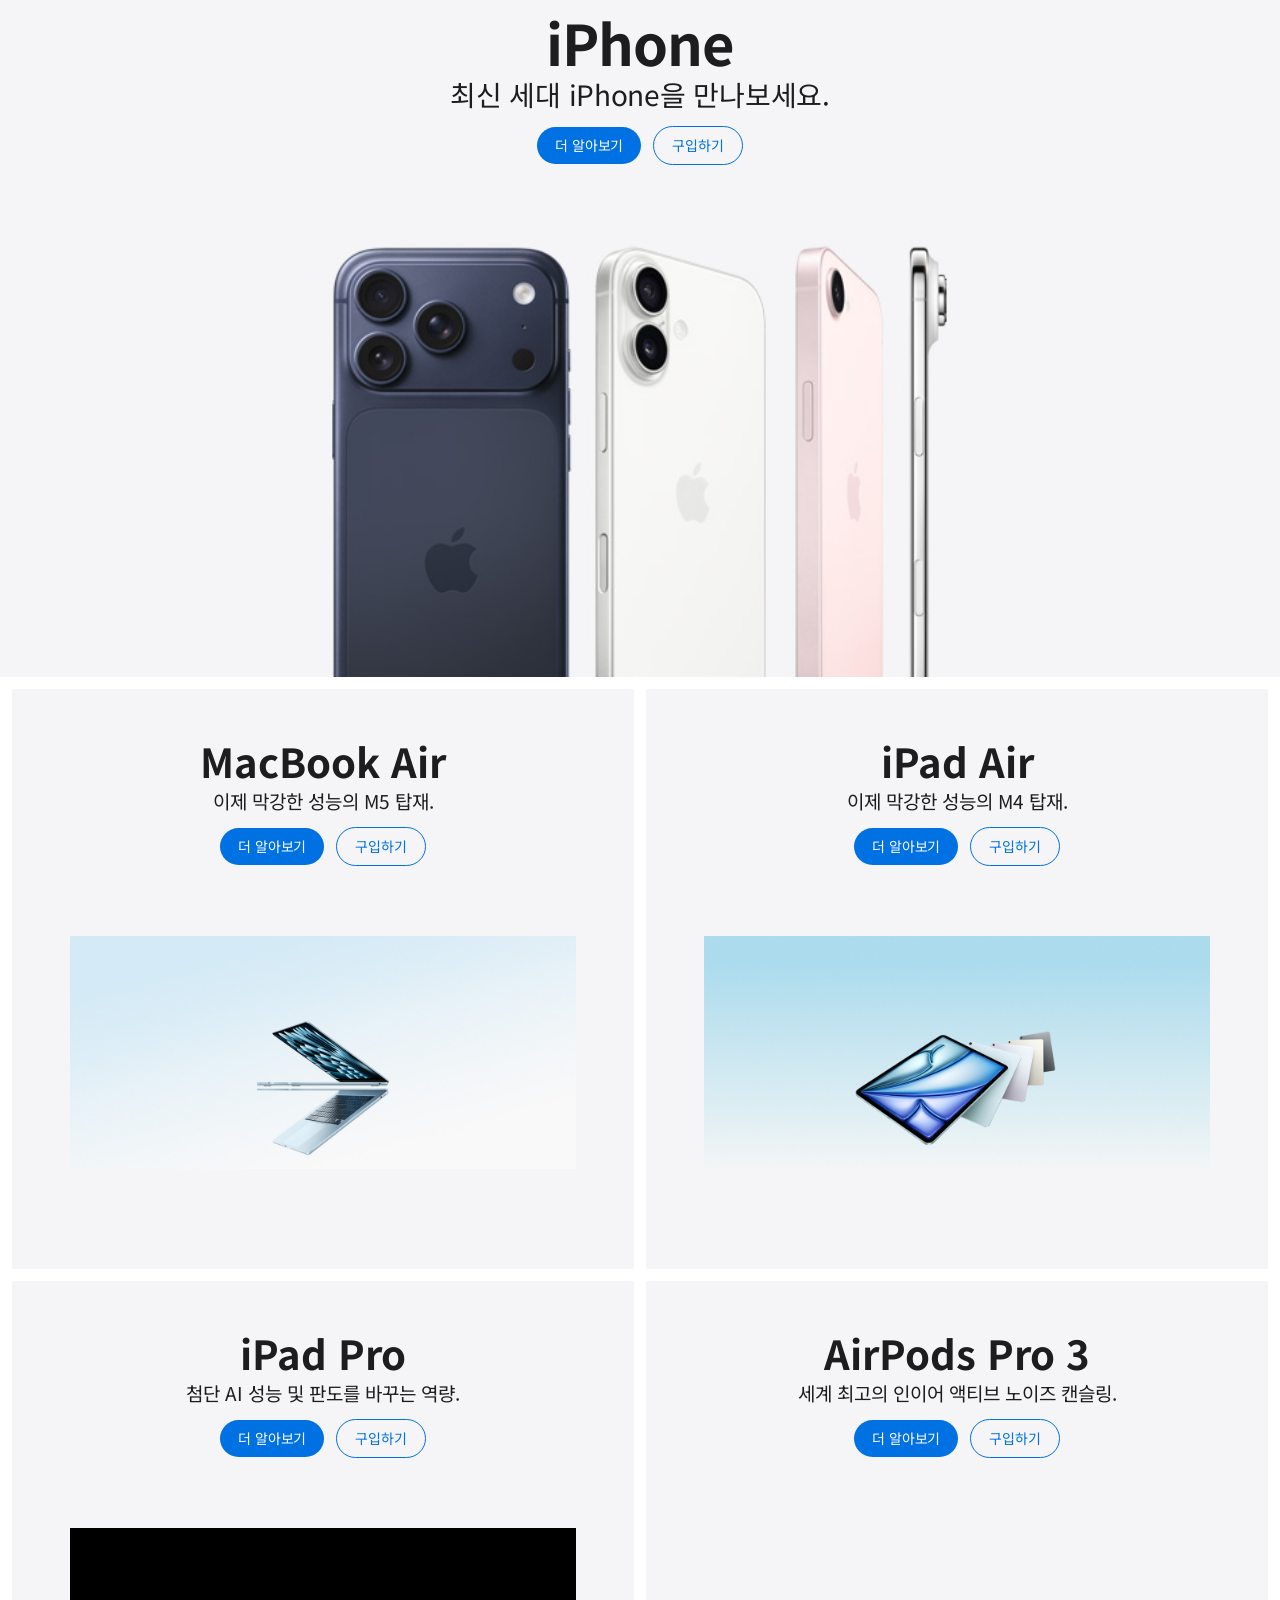
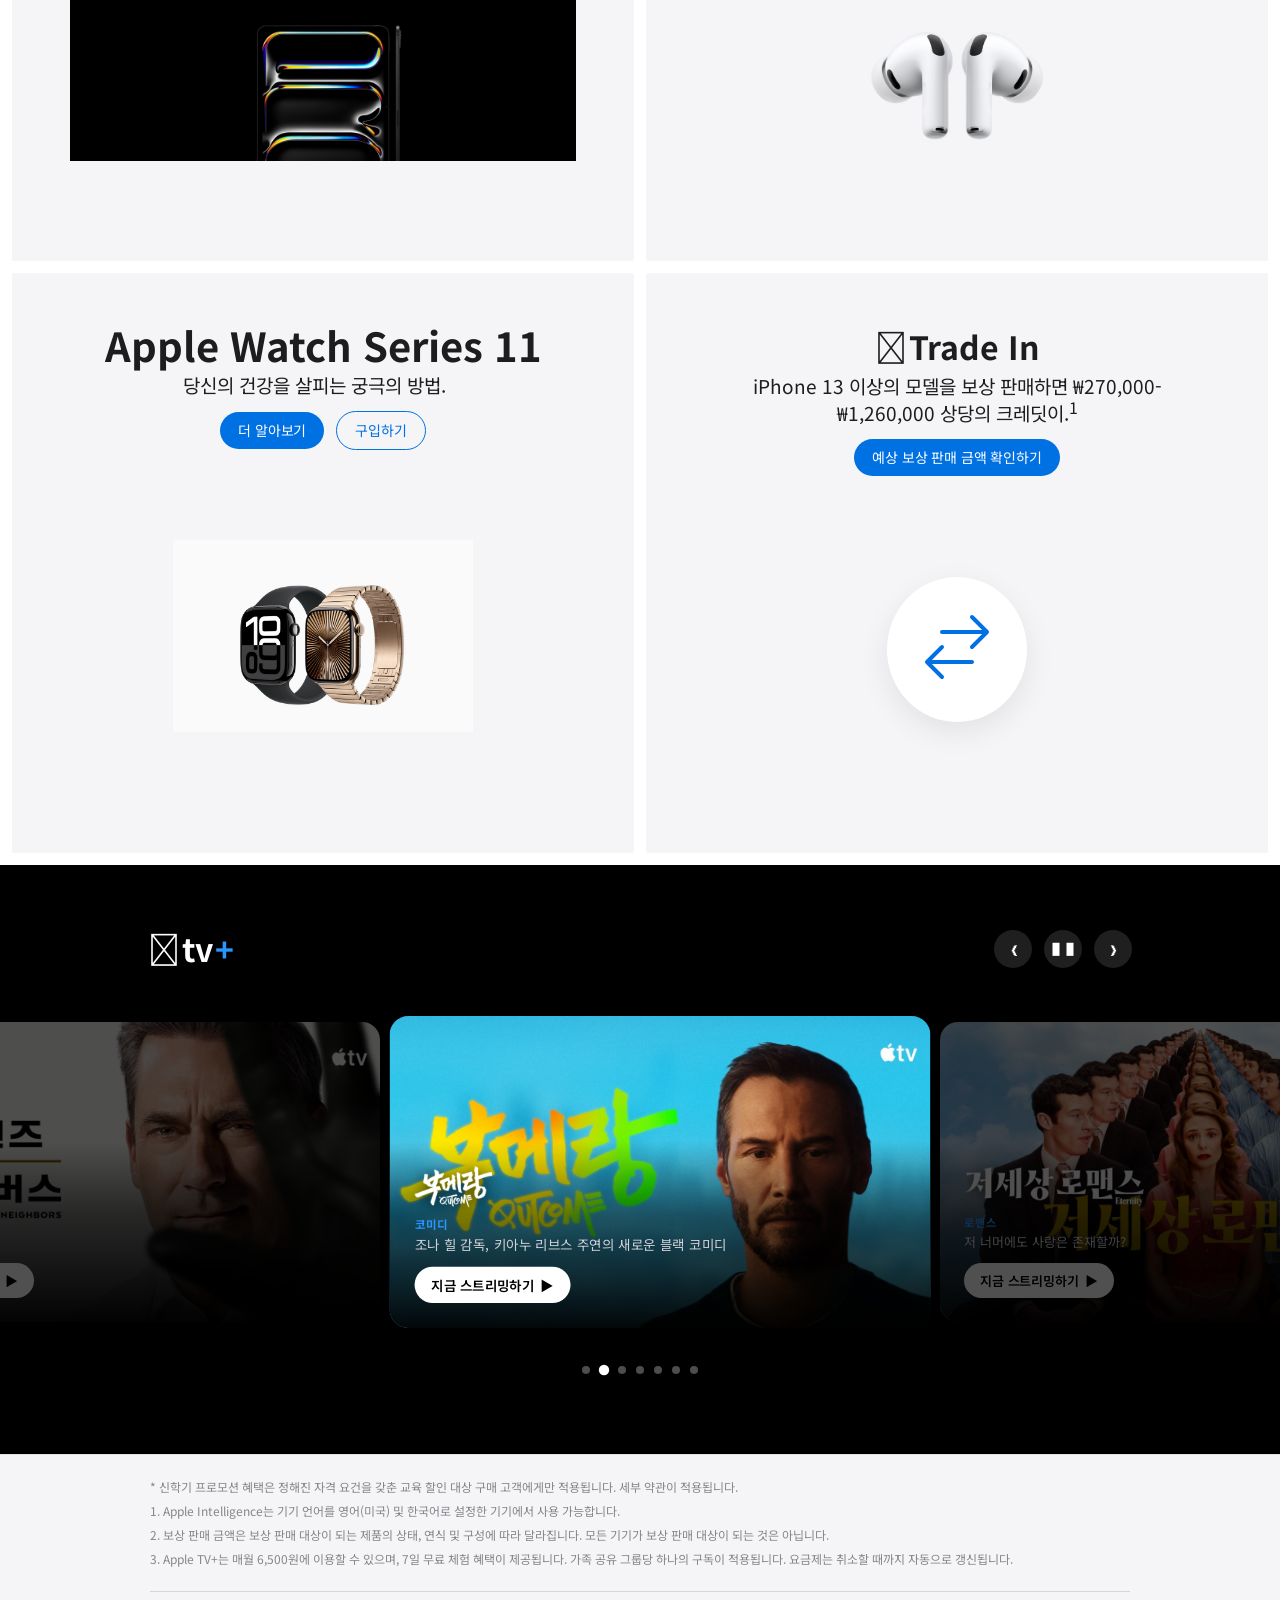
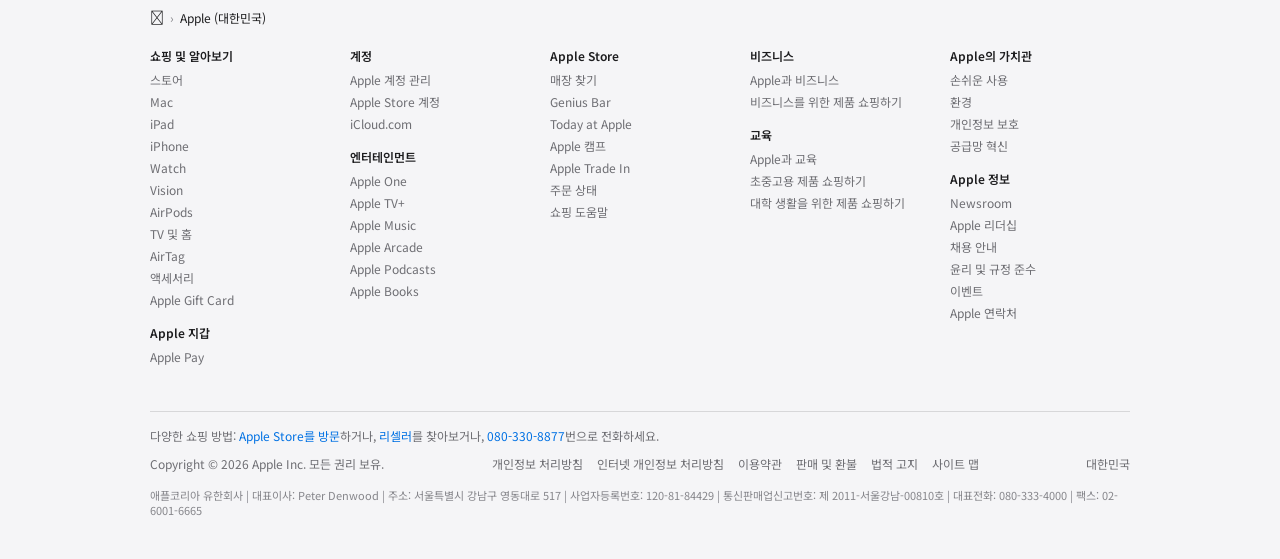
==== commit e3a49e91: "Sync Apple TV+ showcase with real official posters, logos, and show titles from apple.com/kr" ====
--- a/index.html
+++ b/index.html
@@ -281,67 +281,79 @@
 
             <div class="tv-slider-container">
                 <div class="tv-slider-track" id="tv-slider-track">
-                    <!-- 카드 1: 세브란스 -->
-                    <div class="tv-card active" data-genre="스릴러">
-                        <div class="card-bg-gradient severence-art">
-                            <div class="show-badge-icon">SEVERANCE</div>
-                        </div>
-                        <div class="card-overlay">
-                            <span class="genre-badge">스릴러</span>
-                            <h4 class="card-title">세브란스: 단절</h4>
-                            <p class="card-desc">직장과 일상 기억을 완전히 분리한 미스터리 오피스 스릴러.</p>
-                            <button class="btn btn-stream">지금 스트리밍하기 <span class="play-icon">▶</span></button>
-                        </div>
-                    </div>
-
-                    <!-- 카드 2: 모닝쇼 -->
+                    <!-- 카드 1 -->
+                    <div class="tv-card active" data-genre="드라마">
+                        <img src="images/tv/tv_1.jpg" alt="Apple TV+ 오리지널" class="tv-card-img">
+                        <div class="card-overlay">
+                            <img src="images/tv/tv_1_logo.png" alt="Show Logo" class="tv-card-logo">
+                            <span class="genre-badge">드라마</span>
+                            <p class="card-desc">욕망은 무죄</p>
+                            <button class="btn btn-stream">지금 스트리밍하기 <span class="play-icon">▶</span></button>
+                        </div>
+                    </div>
+
+                    <!-- 카드 2 -->
+                    <div class="tv-card" data-genre="코미디">
+                        <img src="images/tv/tv_2.jpg" alt="Apple TV+ 오리지널" class="tv-card-img">
+                        <div class="card-overlay">
+                            <img src="images/tv/tv_2_logo.png" alt="Show Logo" class="tv-card-logo">
+                            <span class="genre-badge">코미디</span>
+                            <p class="card-desc">조나 힐 감독, 키아누 리브스 주연의 새로운 블랙 코미디</p>
+                            <button class="btn btn-stream">지금 스트리밍하기 <span class="play-icon">▶</span></button>
+                        </div>
+                    </div>
+
+                    <!-- 카드 3 -->
+                    <div class="tv-card" data-genre="로맨스">
+                        <img src="images/tv/tv_3.jpg" alt="Apple TV+ 오리지널" class="tv-card-img">
+                        <div class="card-overlay">
+                            <img src="images/tv/tv_3_logo.png" alt="Show Logo" class="tv-card-logo">
+                            <span class="genre-badge">로맨스</span>
+                            <p class="card-desc">저 너머에도 사랑은 존재할까?</p>
+                            <button class="btn btn-stream">지금 스트리밍하기 <span class="play-icon">▶</span></button>
+                        </div>
+                    </div>
+
+                    <!-- 카드 4 -->
+                    <div class="tv-card" data-genre="어드벤처">
+                        <img src="images/tv/tv_4.jpg" alt="Apple TV+ 오리지널" class="tv-card-img">
+                        <div class="card-overlay">
+                            <img src="images/tv/tv_4_logo.png" alt="Show Logo" class="tv-card-logo">
+                            <span class="genre-badge">어드벤처</span>
+                            <p class="card-desc">새로운 위협</p>
+                            <button class="btn btn-stream">지금 스트리밍하기 <span class="play-icon">▶</span></button>
+                        </div>
+                    </div>
+
+                    <!-- 카드 5 -->
                     <div class="tv-card" data-genre="드라마">
-                        <div class="card-bg-gradient morningshow-art">
-                            <div class="show-badge-icon">THE MORNING SHOW</div>
-                        </div>
-                        <div class="card-overlay">
+                        <img src="images/tv/tv_5.jpg" alt="Apple TV+ 오리지널" class="tv-card-img">
+                        <div class="card-overlay">
+                            <img src="images/tv/tv_5_logo.png" alt="Show Logo" class="tv-card-logo">
                             <span class="genre-badge">드라마</span>
-                            <h4 class="card-title">더 모닝쇼</h4>
-                            <p class="card-desc">에미상 수상작. 미국 최고 아침 뉴스쇼의 치열한 무대 뒤 이야기.</p>
-                            <button class="btn btn-stream">지금 스트리밍하기 <span class="play-icon">▶</span></button>
-                        </div>
-                    </div>
-
-                    <!-- 카드 3: 슬로 호시스 -->
-                    <div class="tv-card" data-genre="첩보">
-                        <div class="card-bg-gradient slowhorses-art">
-                            <div class="show-badge-icon">SLOW HORSES</div>
-                        </div>
-                        <div class="card-overlay">
-                            <span class="genre-badge">첩보 / 스릴러</span>
-                            <h4 class="card-title">슬로 호시스</h4>
-                            <p class="card-desc">게리 올드먼 주연. 영국 MI5의 좌천된 요원들이 펼치는 첩보전.</p>
-                            <button class="btn btn-stream">지금 스트리밍하기 <span class="play-icon">▶</span></button>
-                        </div>
-                    </div>
-
-                    <!-- 카드 4: 테드 래소 -->
-                    <div class="tv-card" data-genre="코미디">
-                        <div class="card-bg-gradient tedlasso-art">
-                            <div class="show-badge-icon">TED LASSO</div>
-                        </div>
-                        <div class="card-overlay">
-                            <span class="genre-badge">코미디</span>
-                            <h4 class="card-title">테드 래소</h4>
-                            <p class="card-desc">전 세계를 감동시킨 유쾌하고 따뜻한 프리미어리그 축구팀 이야기.</p>
-                            <button class="btn btn-stream">지금 스트리밍하기 <span class="play-icon">▶</span></button>
-                        </div>
-                    </div>
-
-                    <!-- 카드 5: 파운데이션 -->
-                    <div class="tv-card" data-genre="SF">
-                        <div class="card-bg-gradient foundation-art">
-                            <div class="show-badge-icon">FOUNDATION</div>
-                        </div>
-                        <div class="card-overlay">
-                            <span class="genre-badge">SF 대작</span>
-                            <h4 class="card-title">파운데이션</h4>
-                            <p class="card-desc">은하 제국의 몰락과 인류 구원을 그린 거대한 우주 서사시.</p>
+                            <p class="card-desc">화성을 향한 인류의 새로운 골드러시가 시작된다</p>
+                            <button class="btn btn-stream">지금 스트리밍하기 <span class="play-icon">▶</span></button>
+                        </div>
+                    </div>
+
+                    <!-- 카드 6 -->
+                    <div class="tv-card" data-genre="액션">
+                        <img src="images/tv/tv_6.jpg" alt="Apple TV+ 오리지널" class="tv-card-img">
+                        <div class="card-overlay">
+                            <img src="images/tv/tv_6_logo.png" alt="Show Logo" class="tv-card-logo">
+                            <span class="genre-badge">액션</span>
+                            <p class="card-desc">달릴 준비 됐나?</p>
+                            <button class="btn btn-stream">지금 스트리밍하기 <span class="play-icon">▶</span></button>
+                        </div>
+                    </div>
+
+                    <!-- 카드 7 -->
+                    <div class="tv-card" data-genre="드라마">
+                        <img src="images/tv/tv_7.jpg" alt="Apple TV+ 오리지널" class="tv-card-img">
+                        <div class="card-overlay">
+                            <img src="images/tv/tv_7_logo.png" alt="Show Logo" class="tv-card-logo">
+                            <span class="genre-badge">드라마</span>
+                            <p class="card-desc">우리 안에는 운명을 스스로 바꿀 용기가 있다</p>
                             <button class="btn btn-stream">지금 스트리밍하기 <span class="play-icon">▶</span></button>
                         </div>
                     </div>
@@ -355,6 +367,8 @@
                 <span class="dot" data-index="2"></span>
                 <span class="dot" data-index="3"></span>
                 <span class="dot" data-index="4"></span>
+                <span class="dot" data-index="5"></span>
+                <span class="dot" data-index="6"></span>
             </div>
         </section>
     </main>
--- a/css/style.css
+++ b/css/style.css
@@ -22,9 +22,9 @@
     --color-link-blue-hover: #0077ed;
     --color-link-dark-theme: #2997ff;
     
-    /* Glassmorphism Header */
-    --nav-bg: rgba(22, 22, 23, 0.85);
-    --nav-border: rgba(255, 255, 255, 0.08);
+    /* Glassmorphism Header - Light (Apple.com/kr 스타일) */
+    --nav-bg: rgba(255, 255, 255, 0.85);
+    --nav-border: rgba(0, 0, 0, 0.08);
     
     /* Spacing & Sizing */
     --nav-height: 44px;
@@ -102,12 +102,13 @@
 .globalnav-logo {
     display: flex;
     align-items: center;
-    color: rgba(255, 255, 255, 0.8);
+    /* Apple 공식과 동일한 다크 아이콘 색상 */
+    color: rgba(29, 29, 31, 0.85);
     transition: color 0.25s ease, transform 0.2s ease;
 }
 
 .globalnav-logo:hover {
-    color: #ffffff;
+    color: #000000;
     transform: scale(1.05);
 }
 
@@ -122,7 +123,8 @@
 .globalnav-link {
     font-size: 12px;
     font-weight: 400;
-    color: rgba(255, 255, 255, 0.8);
+    /* Apple 공식과 동일한 다크 텍스트 색상 */
+    color: rgba(29, 29, 31, 0.85);
     letter-spacing: -0.01em;
     padding: 0 8px;
     transition: color 0.25s ease;
@@ -130,7 +132,7 @@
 }
 
 .globalnav-link:hover {
-    color: #ffffff;
+    color: #000000;
 }
 
 .globalnav-tools {
@@ -142,12 +144,13 @@
 .globalnav-btn {
     display: flex;
     align-items: center;
-    color: rgba(255, 255, 255, 0.8);
+    /* 라이트 테마 아이콘 색상 */
+    color: rgba(29, 29, 31, 0.85);
     transition: color 0.25s ease, transform 0.2s ease;
 }
 
 .globalnav-btn:hover {
-    color: #ffffff;
+    color: #000000;
     transform: scale(1.1);
 }
 
@@ -163,19 +166,20 @@
 .globalnav-menu-toggle .bar {
     width: 100%;
     height: 1.5px;
-    background-color: rgba(255, 255, 255, 0.8);
+    /* 라이트 테마 햄버거 아이콘 */
+    background-color: rgba(29, 29, 31, 0.85);
     transition: transform 0.3s cubic-bezier(0.4, 0, 0.2, 1);
 }
 
-/* 검색 오버레이 */
+/* 검색 오버레이 - 라이트 테마 (Apple.com/kr 스타일) */
 .search-overlay {
     position: absolute;
     top: var(--nav-height);
     left: 0;
     width: 100%;
-    background-color: rgba(22, 22, 23, 0.95);
+    background-color: rgba(255, 255, 255, 0.97);
     backdrop-filter: blur(25px);
-    border-bottom: 1px solid rgba(255, 255, 255, 0.1);
+    border-bottom: 1px solid rgba(0, 0, 0, 0.1);
     transform: translateY(-100%);
     opacity: 0;
     pointer-events: none;
@@ -198,7 +202,8 @@
     display: flex;
     align-items: center;
     gap: 12px;
-    border-bottom: 1px solid rgba(255, 255, 255, 0.2);
+    /* 라이트 테마 구분선 */
+    border-bottom: 1px solid rgba(0, 0, 0, 0.15);
     padding-bottom: 12px;
     color: #86868b;
 }
@@ -209,12 +214,13 @@
     border: none;
     outline: none;
     font-size: 22px;
-    color: #ffffff;
+    /* 라이트 테마 입력 텍스트 */
+    color: #1d1d1f;
     font-family: inherit;
 }
 
 .search-input-wrapper input::placeholder {
-    color: #6e6e73;
+    color: #86868b;
 }
 
 .search-close-btn {
@@ -225,7 +231,7 @@
 }
 
 .search-close-btn:hover {
-    color: #ffffff;
+    color: #1d1d1f;
 }
 
 .quick-links {
@@ -246,14 +252,15 @@
 }
 
 .quick-links ul li a {
-    color: rgba(255, 255, 255, 0.8);
+    /* 라이트 테마 링크 색상 */
+    color: rgba(29, 29, 31, 0.85);
     font-size: 14px;
     display: inline-block;
     transition: color 0.2s, transform 0.2s;
 }
 
 .quick-links ul li a:hover {
-    color: var(--color-link-dark-theme);
+    color: var(--color-link-blue);
     transform: translateX(4px);
 }
 
@@ -349,14 +356,12 @@
 .hero-section {
     position: relative;
     width: 100%;
-    height: calc(100vh - var(--nav-height) - 40px);
-    min-height: 620px;
-    max-height: 780px;
+    height: 720px;
     display: flex;
     flex-direction: column;
     align-items: center;
-    justify-content: space-between;
-    padding: 55px 20px 20px;
+    justify-content: flex-start;
+    padding: 55px 20px 0;
     text-align: center;
     overflow: hidden;
     margin-bottom: var(--section-gap);
@@ -373,7 +378,8 @@
 }
 
 .hero-content {
-    z-index: 3;
+    position: relative;
+    z-index: 2;
     max-width: 800px;
     margin: 0 auto;
 }
@@ -392,7 +398,7 @@
     font-weight: 400;
     letter-spacing: -0.01em;
     line-height: 1.15;
-    margin-bottom: 14px;
+    margin-bottom: 10px;
 }
 
 .hero-section.dark-theme .hero-subhead {
@@ -412,31 +418,40 @@
 }
 
 .hero-image-box {
-    position: relative;
+    position: absolute;
+    bottom: 0;
+    left: 0;
     width: 100%;
-    flex: 1;
-    display: flex;
-    align-items: center;
+    height: 100%;
+    display: flex;
+    align-items: flex-end;
     justify-content: center;
     overflow: hidden;
-    margin: 10px 0;
+    pointer-events: none;
 }
 
 .hero-img {
-    max-width: 100%;
-    max-height: 100%;
+    position: absolute;
+    bottom: 0;
+    left: 50%;
+    transform: translateX(-50%) scale(1.35);
+    transform-origin: bottom center;
+    height: 580px;
+    width: auto;
+    max-width: none;
     object-fit: contain;
+    object-position: bottom center;
     transition: transform 0.4s cubic-bezier(0.25, 1, 0.5, 1);
 }
 
-.hero-img:hover {
-    transform: scale(1.02);
+.hero-section:hover .hero-img {
+    transform: translateX(-50%) scale(1.38);
 }
 
 .hero-caption {
     font-size: 13px;
     color: var(--color-text-muted);
-    z-index: 3;
+    z-index: 2;
 }
 
 /* ==========================================================================
@@ -652,8 +667,8 @@
 
 .tv-card {
     position: relative;
-    width: 480px;
-    height: 280px;
+    width: 520px;
+    height: 300px;
     flex-shrink: 0;
     border-radius: 18px;
     overflow: hidden;
@@ -661,6 +676,7 @@
     transition: transform 0.4s ease, opacity 0.4s ease, filter 0.4s ease;
     opacity: 0.45;
     filter: brightness(0.7);
+    background-color: #111;
 }
 
 .tv-card.active {
@@ -669,26 +685,22 @@
     transform: scale(1.04);
 }
 
-.card-bg-gradient {
+.tv-card-img {
+    position: absolute;
+    top: 0;
+    left: 0;
     width: 100%;
     height: 100%;
-    display: flex;
-    align-items: center;
-    justify-content: center;
-}
-
-.severence-art { background: linear-gradient(135deg, #091a2b, #1d3557), radial-gradient(circle at 80% 20%, #457b9d, transparent); }
-.morningshow-art { background: linear-gradient(135deg, #3d1e0d, #6b2d18), radial-gradient(circle at 20% 80%, #b85d36, transparent); }
-.slowhorses-art { background: linear-gradient(135deg, #1b2e24, #2d5a3f), radial-gradient(circle at 70% 30%, #528c68, transparent); }
-.tedlasso-art { background: linear-gradient(135deg, #172a45, #224263), radial-gradient(circle at 30% 30%, #dfb12c, transparent); }
-.foundation-art { background: linear-gradient(135deg, #240e3b, #441b70), radial-gradient(circle at 60% 60%, #9047d8, transparent); }
-
-.show-badge-icon {
-    font-size: 24px;
-    font-weight: 800;
-    letter-spacing: 0.12em;
-    color: rgba(255, 255, 255, 0.4);
-    font-family: var(--font-display);
+    object-fit: cover;
+    object-position: center;
+}
+
+.tv-card-logo {
+    max-height: 40px;
+    max-width: 180px;
+    object-fit: contain;
+    margin-bottom: 8px;
+    filter: drop-shadow(0 2px 6px rgba(0, 0, 0, 0.7));
 }
 
 .card-overlay {
@@ -701,6 +713,7 @@
     display: flex;
     flex-direction: column;
     align-items: flex-start;
+    z-index: 2;
 }
 
 .genre-badge {
@@ -919,7 +932,9 @@
         left: 0;
         width: 100%;
         height: calc(100vh - var(--nav-height));
-        background-color: rgba(0, 0, 0, 0.95);
+        /* 라이트 테마 모바일 메뉴 배경 */
+        background-color: rgba(255, 255, 255, 0.97);
+        backdrop-filter: blur(20px);
         flex-direction: column;
         align-items: flex-start;
         padding: 30px 40px;
@@ -939,7 +954,8 @@
     .globalnav-link {
         font-size: 24px;
         font-weight: 600;
-        color: #e8e8ed;
+        /* 라이트 테마 모바일 메뉴 링크 색상 */
+        color: #1d1d1f;
         padding: 0;
     }
 
@@ -955,12 +971,25 @@
         transform: translateY(-4px) rotate(-45deg);
     }
 
+    .hero-section {
+        height: 600px;
+        padding-top: 45px;
+    }
+
     .hero-headline {
         font-size: 38px;
     }
 
     .hero-subhead {
         font-size: 20px;
+    }
+
+    .hero-img {
+        transform: translateX(-50%) scale(1.3);
+        transform-origin: bottom center;
+        height: 440px;
+        width: auto;
+        max-width: none;
     }
 
     .bento-grid {
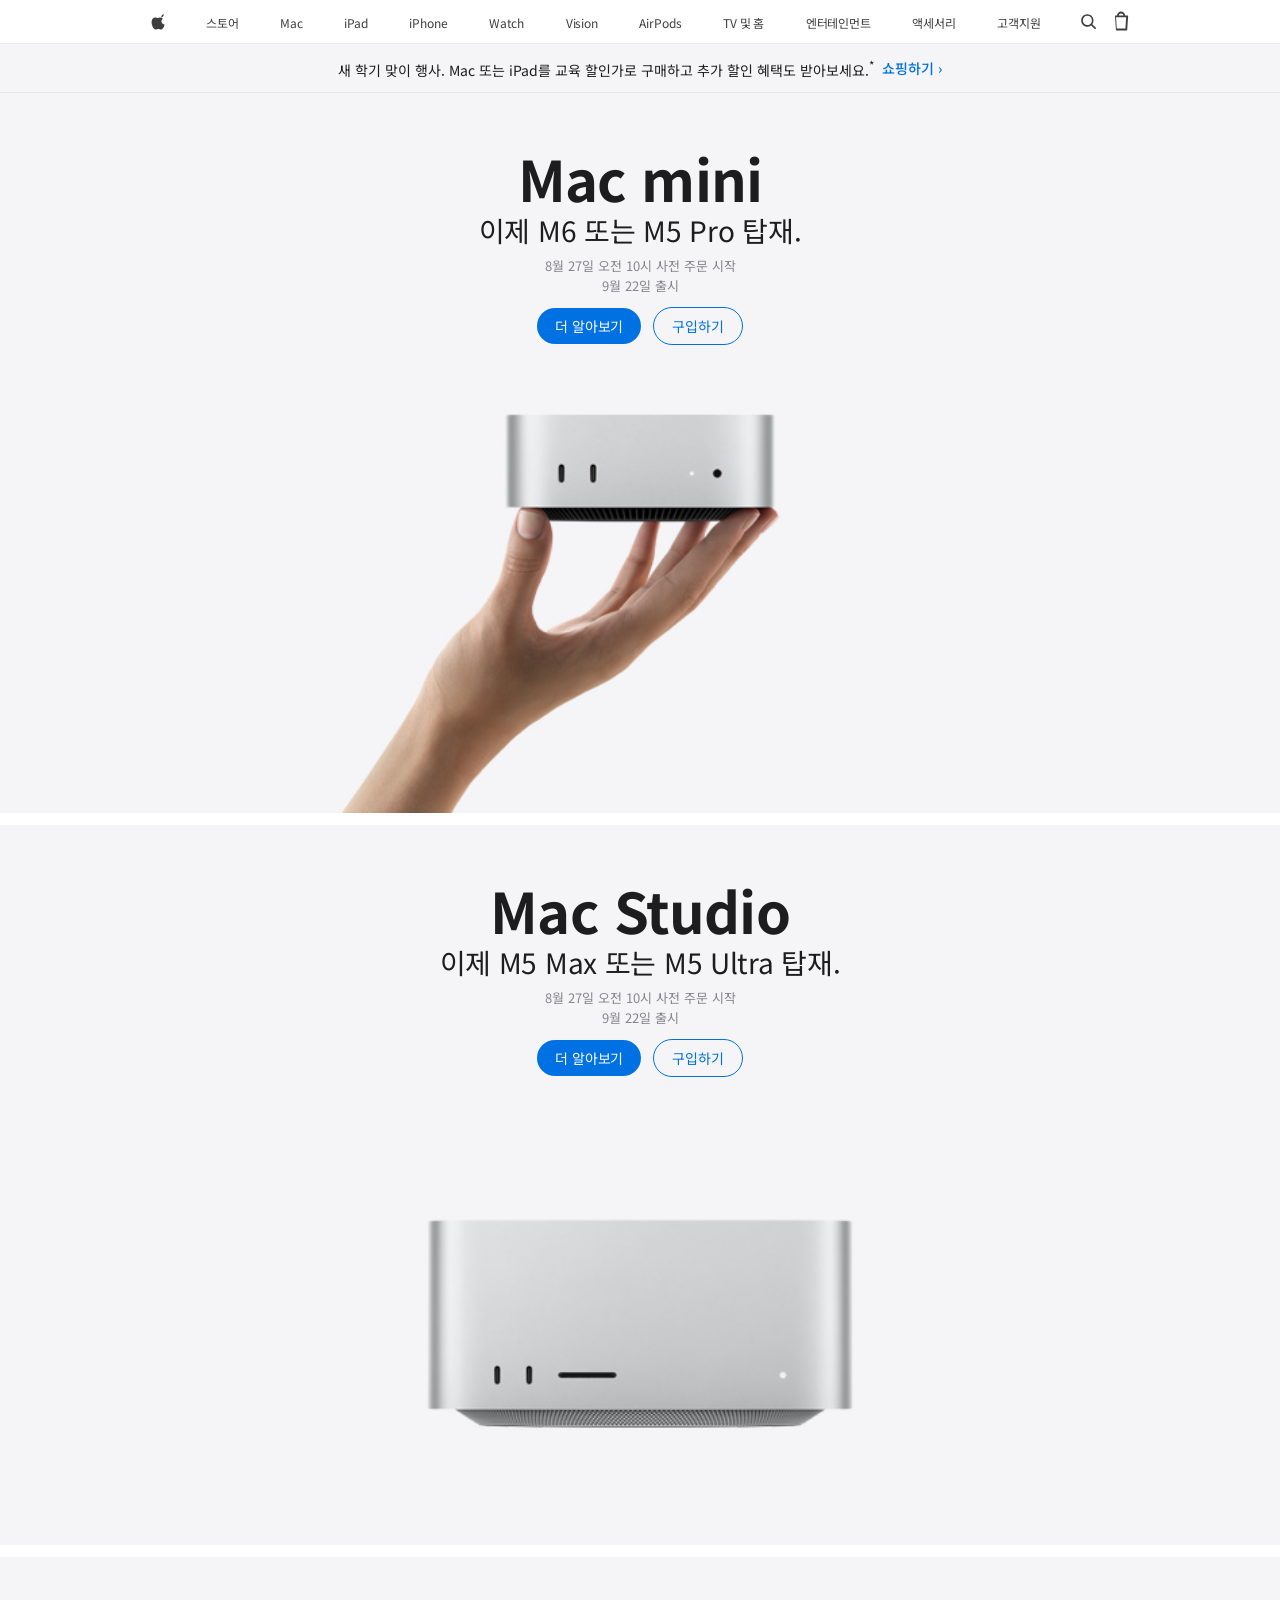
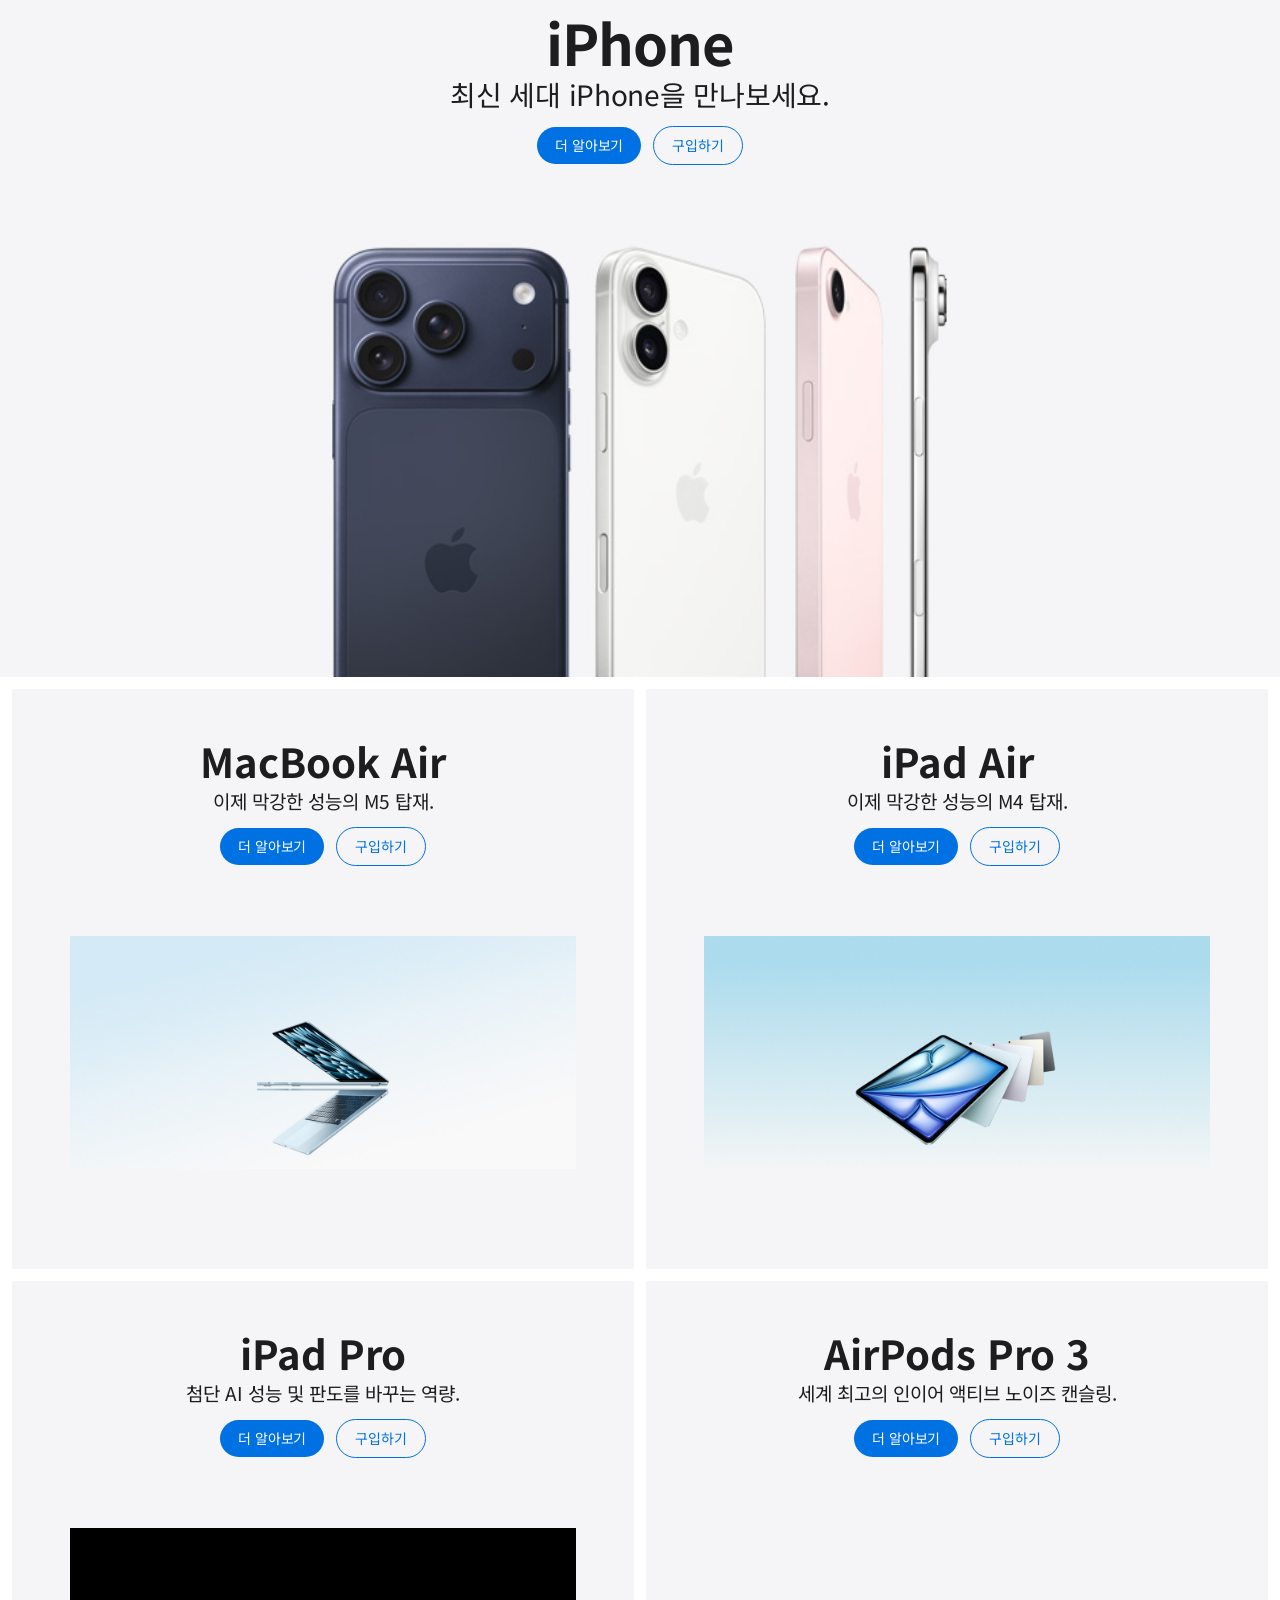
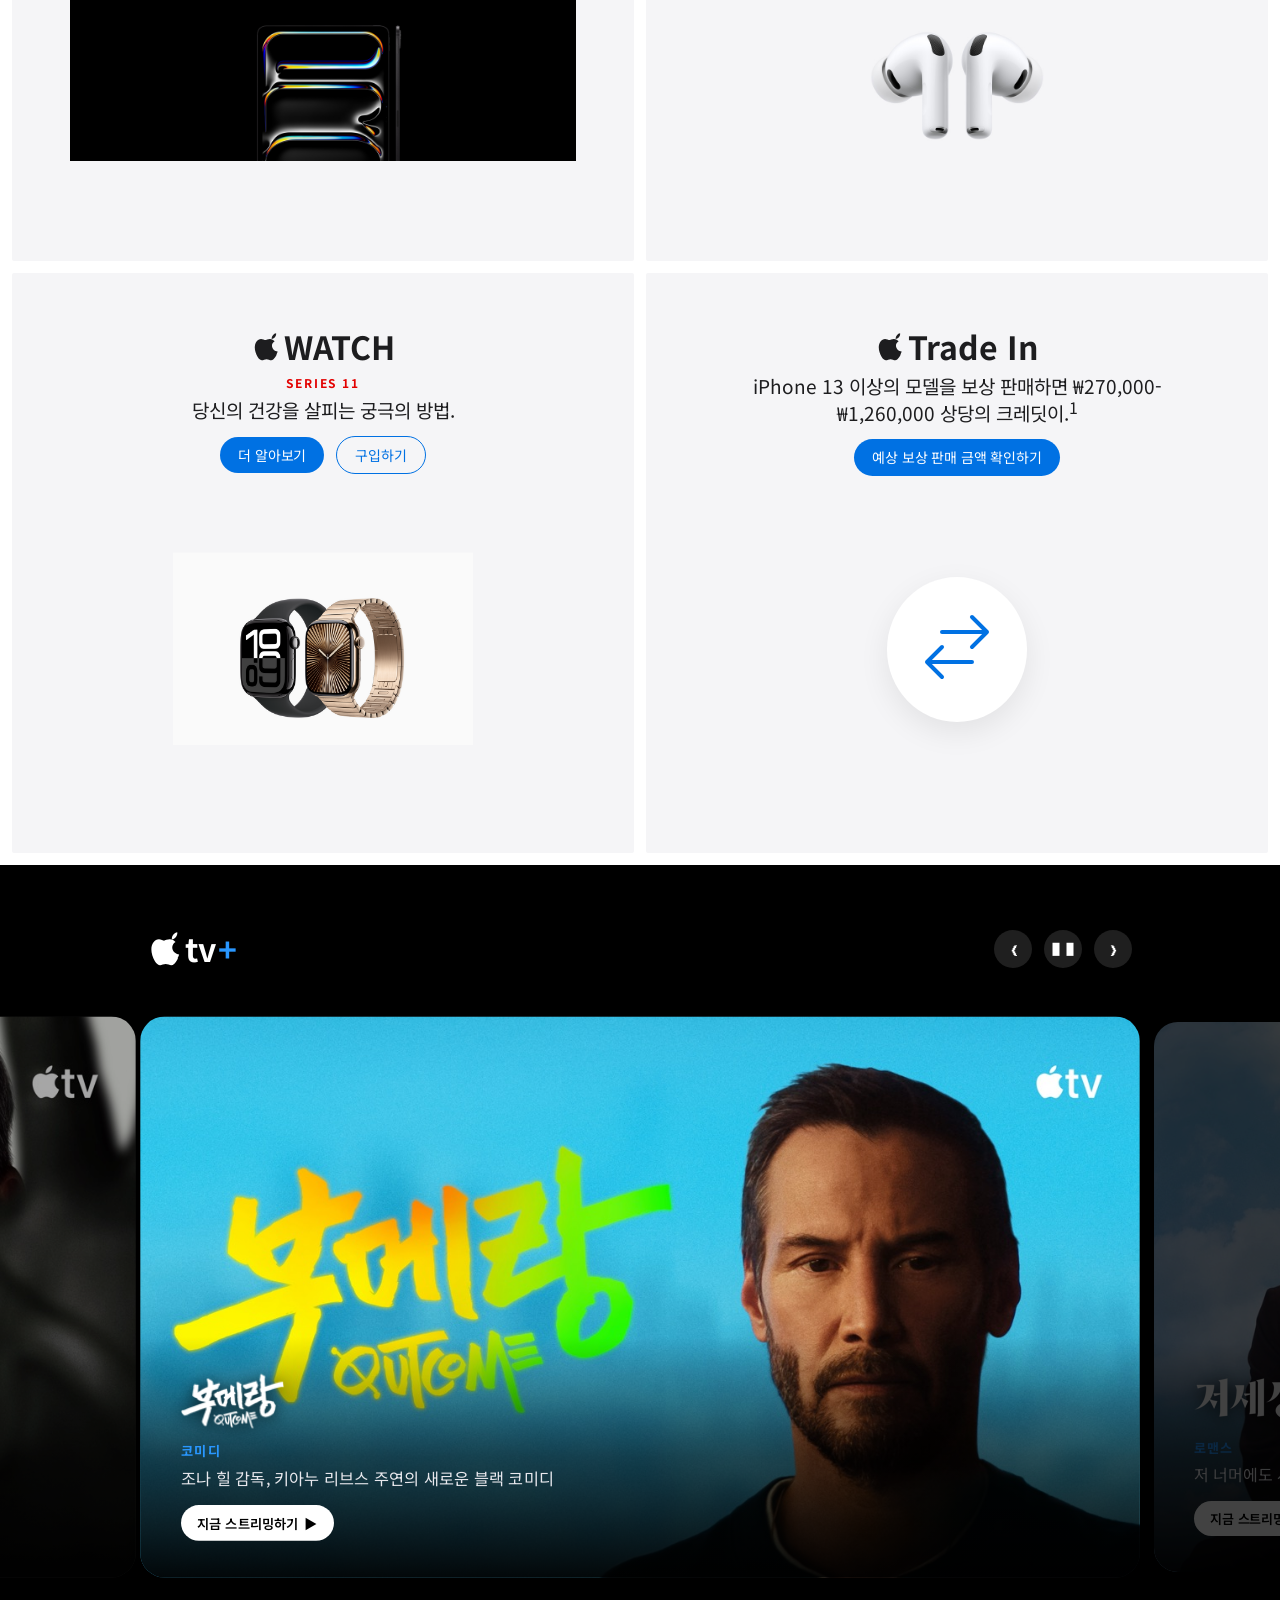
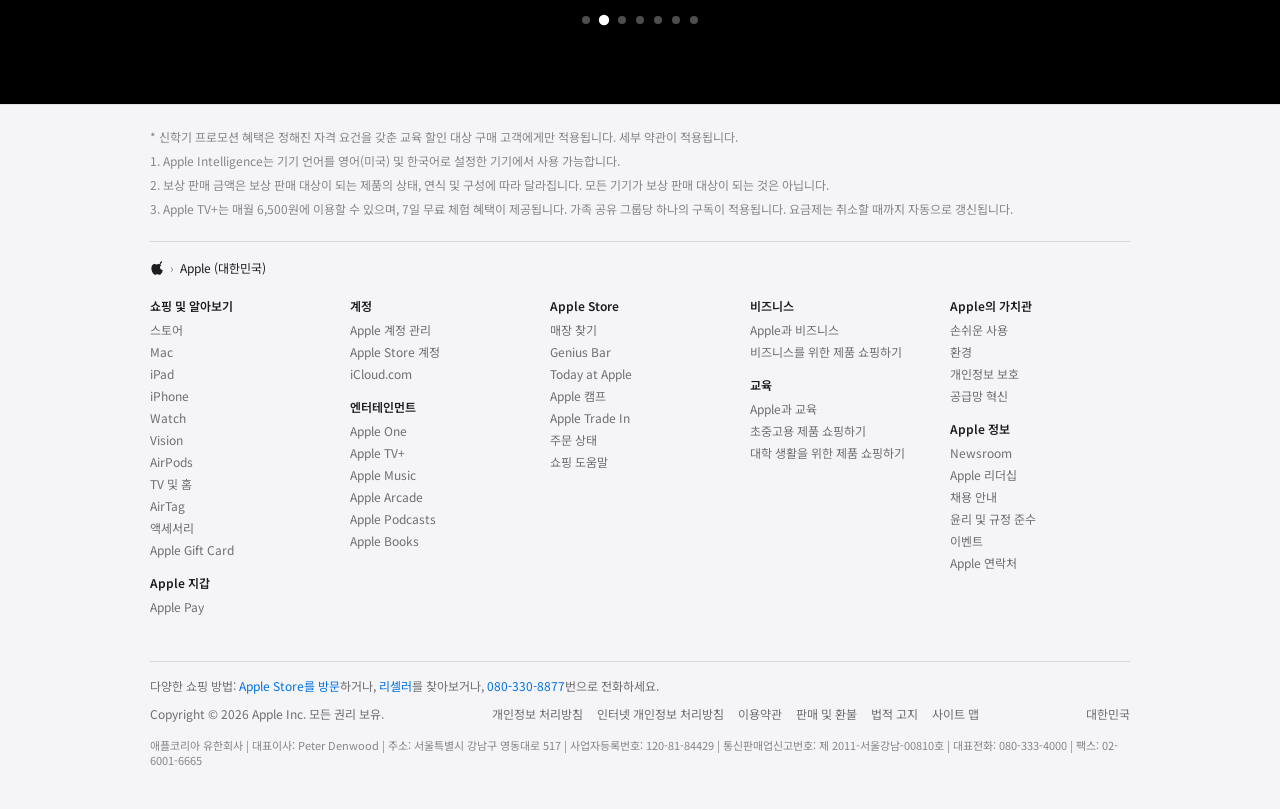
==== commit 487feb3a: "Replace all unicode Apple symbols with cross-platform inline SVG logos" ====
--- a/index.html
+++ b/index.html
@@ -230,7 +230,10 @@
                 <!-- 타일 5: Apple Watch Series 11 -->
                 <div class="bento-tile light-theme watch-tile">
                     <div class="tile-content">
-                        <h3 class="tile-headline">Apple Watch Series 11</h3>
+                        <div class="logo-inline">
+                            <svg class="apple-logo-svg" viewBox="0 0 170 170" fill="currentColor" aria-hidden="true"><path d="M150.37 130.25c-2.45 5.66-5.35 10.87-8.71 15.66-4.58 6.53-8.33 11.05-11.22 13.56-4.48 4.12-9.28 6.23-14.42 6.35-3.69 0-8.14-1.05-13.32-3.18-5.19-2.12-9.97-3.17-14.34-3.17-4.58 0-9.49 1.05-14.75 3.17-5.26 2.13-9.5 3.24-12.74 3.35-4.35.13-9.16-1.9-14.42-6.08-3.7-3.04-7.66-7.79-11.88-14.24-5.32-8.15-9.61-17.51-12.87-28.08-3.26-10.58-4.89-20.91-4.89-30.98 0-14.07 3.59-25.96 10.77-35.67 7.18-9.71 16.29-14.7 27.33-14.98 4.46 0 9.4 1.16 14.82 3.48 5.43 2.32 9.07 3.55 10.92 3.69 1.48 0 5.4-1.3 11.77-3.9 6.37-2.61 11.89-3.7 16.55-3.26 12.3.98 21.84 5.76 28.61 14.34-11.09 6.74-16.52 15.98-16.3 27.71.22 9.13 3.69 16.85 10.43 23.15 6.74 6.3 14.78 9.89 24.13 10.76-2.17 6.74-4.89 13.26-8.15 19.56zM119.22 33.15c0-7.39 2.61-14.13 7.82-20.21 5.22-6.09 11.63-9.78 19.24-11.08.33 2.39.38 4.67.16 6.85-.43 4.45-1.9 8.8-4.4 13.04-2.5 4.24-5.92 7.72-10.27 10.43-4.35 2.72-8.53 4.24-12.55 4.56v-3.59z"/></svg>WATCH
+                        </div>
+                        <h4 class="tile-series">SERIES 11</h4>
                         <p class="tile-subhead">당신의 건강을 살피는 궁극의 방법.</p>
                         <div class="tile-cta-group">
                             <a href="#watch11" class="btn btn-primary">더 알아보기</a>
@@ -248,7 +251,7 @@
                 <div class="bento-tile light-theme tradein-tile">
                     <div class="tile-content">
                         <div class="logo-inline">
-                            <span class="apple-icon"></span>Trade In
+                            <svg class="apple-logo-svg" viewBox="0 0 170 170" fill="currentColor" aria-hidden="true"><path d="M150.37 130.25c-2.45 5.66-5.35 10.87-8.71 15.66-4.58 6.53-8.33 11.05-11.22 13.56-4.48 4.12-9.28 6.23-14.42 6.35-3.69 0-8.14-1.05-13.32-3.18-5.19-2.12-9.97-3.17-14.34-3.17-4.58 0-9.49 1.05-14.75 3.17-5.26 2.13-9.5 3.24-12.74 3.35-4.35.13-9.16-1.9-14.42-6.08-3.7-3.04-7.66-7.79-11.88-14.24-5.32-8.15-9.61-17.51-12.87-28.08-3.26-10.58-4.89-20.91-4.89-30.98 0-14.07 3.59-25.96 10.77-35.67 7.18-9.71 16.29-14.7 27.33-14.98 4.46 0 9.4 1.16 14.82 3.48 5.43 2.32 9.07 3.55 10.92 3.69 1.48 0 5.4-1.3 11.77-3.9 6.37-2.61 11.89-3.7 16.55-3.26 12.3.98 21.84 5.76 28.61 14.34-11.09 6.74-16.52 15.98-16.3 27.71.22 9.13 3.69 16.85 10.43 23.15 6.74 6.3 14.78 9.89 24.13 10.76-2.17 6.74-4.89 13.26-8.15 19.56zM119.22 33.15c0-7.39 2.61-14.13 7.82-20.21 5.22-6.09 11.63-9.78 19.24-11.08.33 2.39.38 4.67.16 6.85-.43 4.45-1.9 8.8-4.4 13.04-2.5 4.24-5.92 7.72-10.27 10.43-4.35 2.72-8.53 4.24-12.55 4.56v-3.59z"/></svg>Trade In
                         </div>
                         <p class="tile-subhead">iPhone 13 이상의 모델을 보상 판매하면 ₩270,000-₩1,260,000 상당의 크레딧이.<sup>1</sup></p>
                         <div class="tile-cta-group">
@@ -270,7 +273,7 @@
         <section class="tv-plus-section" id="tv-plus">
             <div class="tv-plus-header">
                 <div class="tv-plus-logo">
-                    <span class="apple-icon"></span>tv<span class="plus-sign">+</span>
+                    <svg class="apple-logo-svg" viewBox="0 0 170 170" fill="currentColor" aria-hidden="true"><path d="M150.37 130.25c-2.45 5.66-5.35 10.87-8.71 15.66-4.58 6.53-8.33 11.05-11.22 13.56-4.48 4.12-9.28 6.23-14.42 6.35-3.69 0-8.14-1.05-13.32-3.18-5.19-2.12-9.97-3.17-14.34-3.17-4.58 0-9.49 1.05-14.75 3.17-5.26 2.13-9.5 3.24-12.74 3.35-4.35.13-9.16-1.9-14.42-6.08-3.7-3.04-7.66-7.79-11.88-14.24-5.32-8.15-9.61-17.51-12.87-28.08-3.26-10.58-4.89-20.91-4.89-30.98 0-14.07 3.59-25.96 10.77-35.67 7.18-9.71 16.29-14.7 27.33-14.98 4.46 0 9.4 1.16 14.82 3.48 5.43 2.32 9.07 3.55 10.92 3.69 1.48 0 5.4-1.3 11.77-3.9 6.37-2.61 11.89-3.7 16.55-3.26 12.3.98 21.84 5.76 28.61 14.34-11.09 6.74-16.52 15.98-16.3 27.71.22 9.13 3.69 16.85 10.43 23.15 6.74 6.3 14.78 9.89 24.13 10.76-2.17 6.74-4.89 13.26-8.15 19.56zM119.22 33.15c0-7.39 2.61-14.13 7.82-20.21 5.22-6.09 11.63-9.78 19.24-11.08.33 2.39.38 4.67.16 6.85-.43 4.45-1.9 8.8-4.4 13.04-2.5 4.24-5.92 7.72-10.27 10.43-4.35 2.72-8.53 4.24-12.55 4.56v-3.59z"/></svg>tv<span class="plus-sign">+</span>
                 </div>
                 <div class="tv-slider-controls">
                     <button class="slider-arrow prev" id="slider-prev" aria-label="이전 쇼 보기">❮</button>
@@ -388,7 +391,9 @@
 
             <!-- 브레드크럼 -->
             <div class="footer-breadcrumbs">
-                <a href="#" class="home-icon"></a>
+                <a href="#" class="home-icon" aria-label="Apple 홈">
+                    <svg class="apple-logo-svg" viewBox="0 0 170 170" fill="currentColor" aria-hidden="true"><path d="M150.37 130.25c-2.45 5.66-5.35 10.87-8.71 15.66-4.58 6.53-8.33 11.05-11.22 13.56-4.48 4.12-9.28 6.23-14.42 6.35-3.69 0-8.14-1.05-13.32-3.18-5.19-2.12-9.97-3.17-14.34-3.17-4.58 0-9.49 1.05-14.75 3.17-5.26 2.13-9.5 3.24-12.74 3.35-4.35.13-9.16-1.9-14.42-6.08-3.7-3.04-7.66-7.79-11.88-14.24-5.32-8.15-9.61-17.51-12.87-28.08-3.26-10.58-4.89-20.91-4.89-30.98 0-14.07 3.59-25.96 10.77-35.67 7.18-9.71 16.29-14.7 27.33-14.98 4.46 0 9.4 1.16 14.82 3.48 5.43 2.32 9.07 3.55 10.92 3.69 1.48 0 5.4-1.3 11.77-3.9 6.37-2.61 11.89-3.7 16.55-3.26 12.3.98 21.84 5.76 28.61 14.34-11.09 6.74-16.52 15.98-16.3 27.71.22 9.13 3.69 16.85 10.43 23.15 6.74 6.3 14.78 9.89 24.13 10.76-2.17 6.74-4.89 13.26-8.15 19.56zM119.22 33.15c0-7.39 2.61-14.13 7.82-20.21 5.22-6.09 11.63-9.78 19.24-11.08.33 2.39.38 4.67.16 6.85-.43 4.45-1.9 8.8-4.4 13.04-2.5 4.24-5.92 7.72-10.27 10.43-4.35 2.72-8.53 4.24-12.55 4.56v-3.59z"/></svg>
+                </a>
                 <span class="separator">›</span>
                 <span class="current">Apple (대한민국)</span>
             </div>
--- a/css/style.css
+++ b/css/style.css
@@ -511,6 +511,34 @@
     margin-bottom: 4px;
 }
 
+.apple-logo-svg {
+    display: inline-block;
+    vertical-align: -0.12em;
+    width: 0.9em;
+    height: 0.9em;
+    fill: currentColor;
+}
+
+.logo-inline .apple-logo-svg {
+    width: 28px;
+    height: 28px;
+    margin-right: 4px;
+    vertical-align: middle;
+}
+
+.tv-plus-logo .apple-logo-svg {
+    width: 34px;
+    height: 34px;
+    margin-right: 3px;
+    vertical-align: middle;
+}
+
+.home-icon .apple-logo-svg {
+    width: 14px;
+    height: 14px;
+    vertical-align: -2px;
+}
+
 .tile-series {
     font-size: 12px;
     font-weight: 700;
@@ -660,29 +688,29 @@
 
 .tv-slider-track {
     display: flex;
-    gap: 20px;
-    transition: transform 0.5s cubic-bezier(0.25, 1, 0.5, 1);
-    padding-left: calc(50% - 240px);
+    gap: 24px;
+    transition: transform 0.6s cubic-bezier(0.25, 1, 0.5, 1);
+    padding-left: calc(50% - 490px);
 }
 
 .tv-card {
     position: relative;
-    width: 520px;
-    height: 300px;
+    width: 980px;
+    height: 550px;
     flex-shrink: 0;
-    border-radius: 18px;
+    border-radius: 24px;
     overflow: hidden;
     cursor: pointer;
     transition: transform 0.4s ease, opacity 0.4s ease, filter 0.4s ease;
-    opacity: 0.45;
-    filter: brightness(0.7);
+    opacity: 0.4;
+    filter: brightness(0.65);
     background-color: #111;
 }
 
 .tv-card.active {
     opacity: 1;
     filter: brightness(1);
-    transform: scale(1.04);
+    transform: scale(1.02);
 }
 
 .tv-card-img {
@@ -696,11 +724,11 @@
 }
 
 .tv-card-logo {
-    max-height: 40px;
-    max-width: 180px;
+    max-height: 54px;
+    max-width: 260px;
     object-fit: contain;
-    margin-bottom: 8px;
-    filter: drop-shadow(0 2px 6px rgba(0, 0, 0, 0.7));
+    margin-bottom: 12px;
+    filter: drop-shadow(0 2px 8px rgba(0, 0, 0, 0.8));
 }
 
 .card-overlay {
@@ -708,8 +736,8 @@
     bottom: 0;
     left: 0;
     width: 100%;
-    padding: 24px;
-    background: linear-gradient(to top, rgba(0, 0, 0, 0.95) 0%, rgba(0, 0, 0, 0.5) 60%, transparent 100%);
+    padding: 36px 40px;
+    background: linear-gradient(to top, rgba(0, 0, 0, 0.95) 0%, rgba(0, 0, 0, 0.6) 50%, transparent 100%);
     display: flex;
     flex-direction: column;
     align-items: flex-start;
@@ -717,25 +745,26 @@
 }
 
 .genre-badge {
-    font-size: 11px;
+    font-size: 13px;
     font-weight: 700;
     color: var(--color-link-dark-theme);
     text-transform: uppercase;
     letter-spacing: 0.08em;
-    margin-bottom: 4px;
+    margin-bottom: 6px;
 }
 
 .card-title {
-    font-size: 22px;
+    font-size: 26px;
     font-weight: 700;
-    margin-bottom: 4px;
+    margin-bottom: 6px;
 }
 
 .card-desc {
-    font-size: 13px;
-    color: #d2d2d7;
-    margin-bottom: 12px;
-    line-height: 1.3;
+    font-size: 16px;
+    color: #e8e8ed;
+    margin-bottom: 16px;
+    line-height: 1.4;
+    max-width: 600px;
 }
 
 .btn-stream {
@@ -1035,8 +1064,28 @@
         display: block;
     }
 
+    .tv-slider-track {
+        padding-left: calc(50% - 43vw);
+        gap: 16px;
+    }
+
     .tv-card {
-        width: 320px;
-        height: 220px;
-    }
-}
+        width: 86vw;
+        height: 48vw;
+        min-height: 240px;
+        border-radius: 16px;
+    }
+
+    .card-overlay {
+        padding: 20px;
+    }
+
+    .card-desc {
+        font-size: 13px;
+    }
+
+    .tv-card-logo {
+        max-height: 36px;
+        max-width: 160px;
+    }
+}
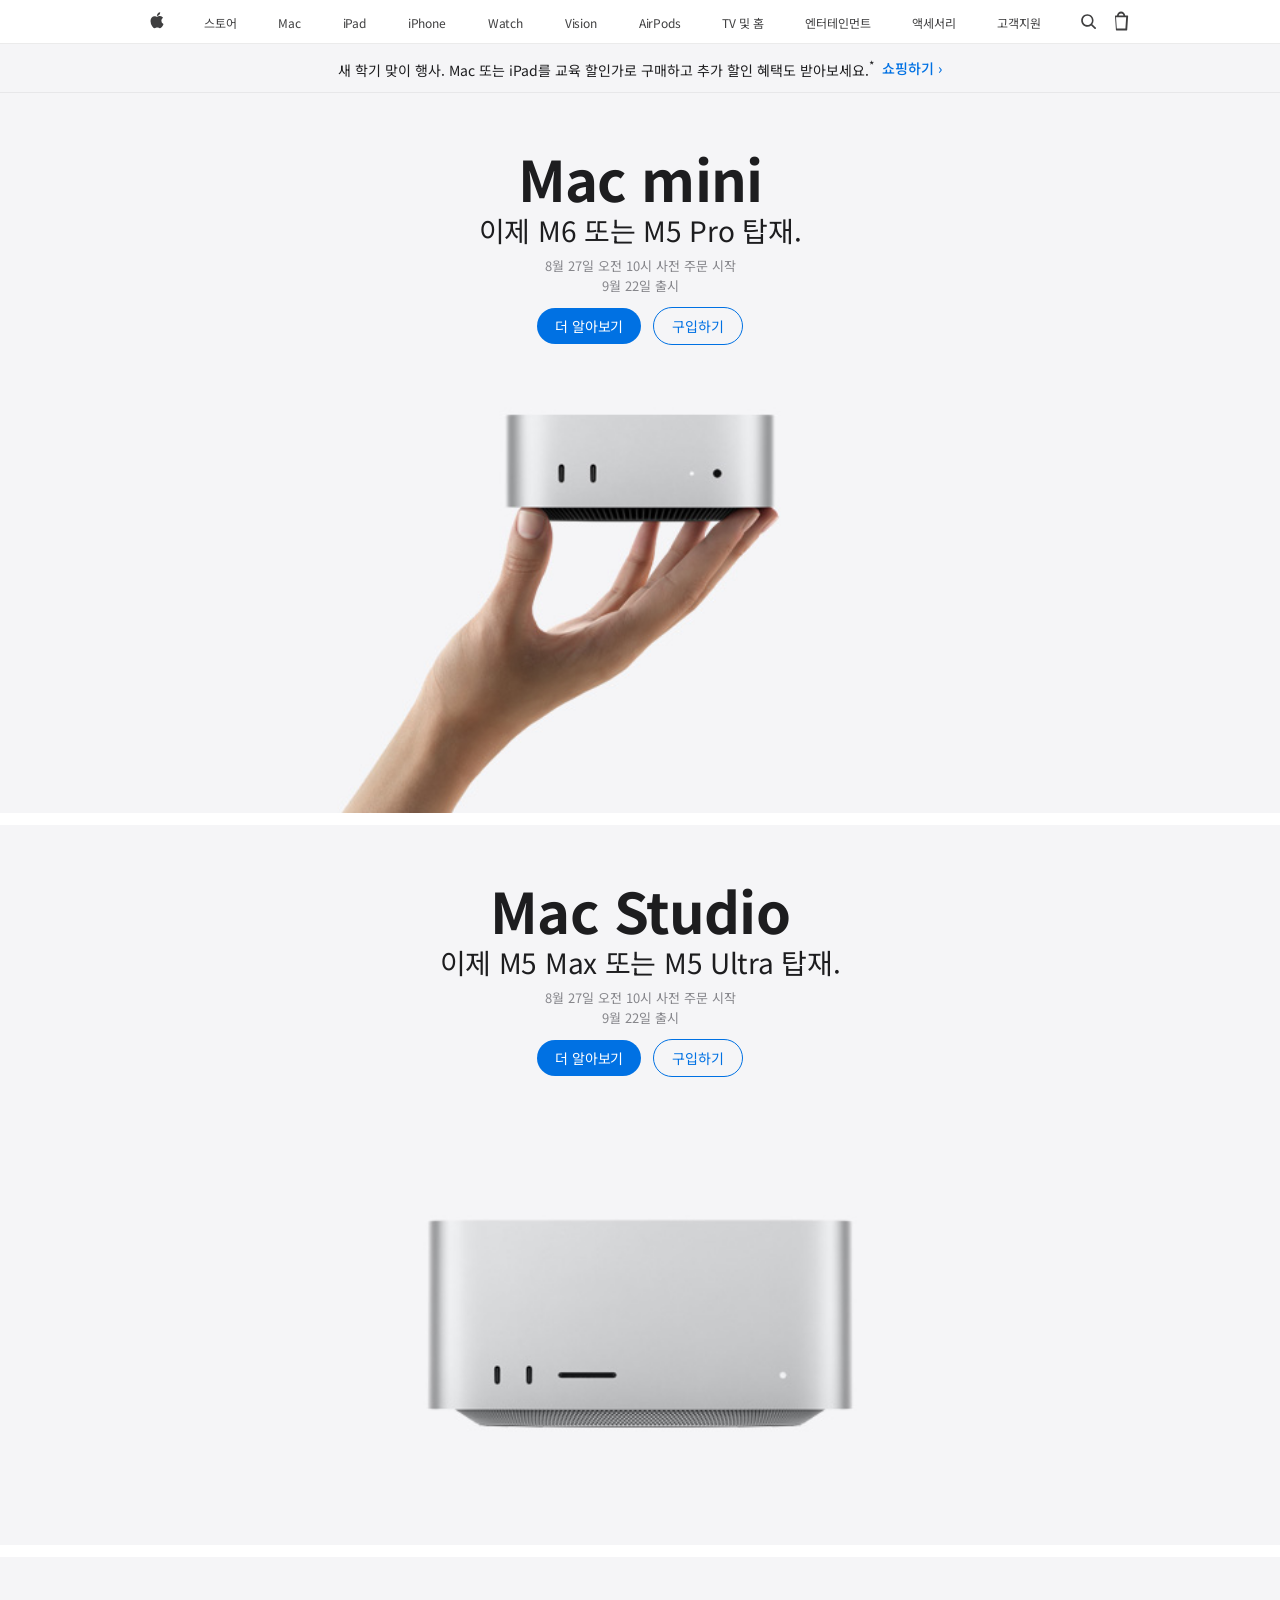
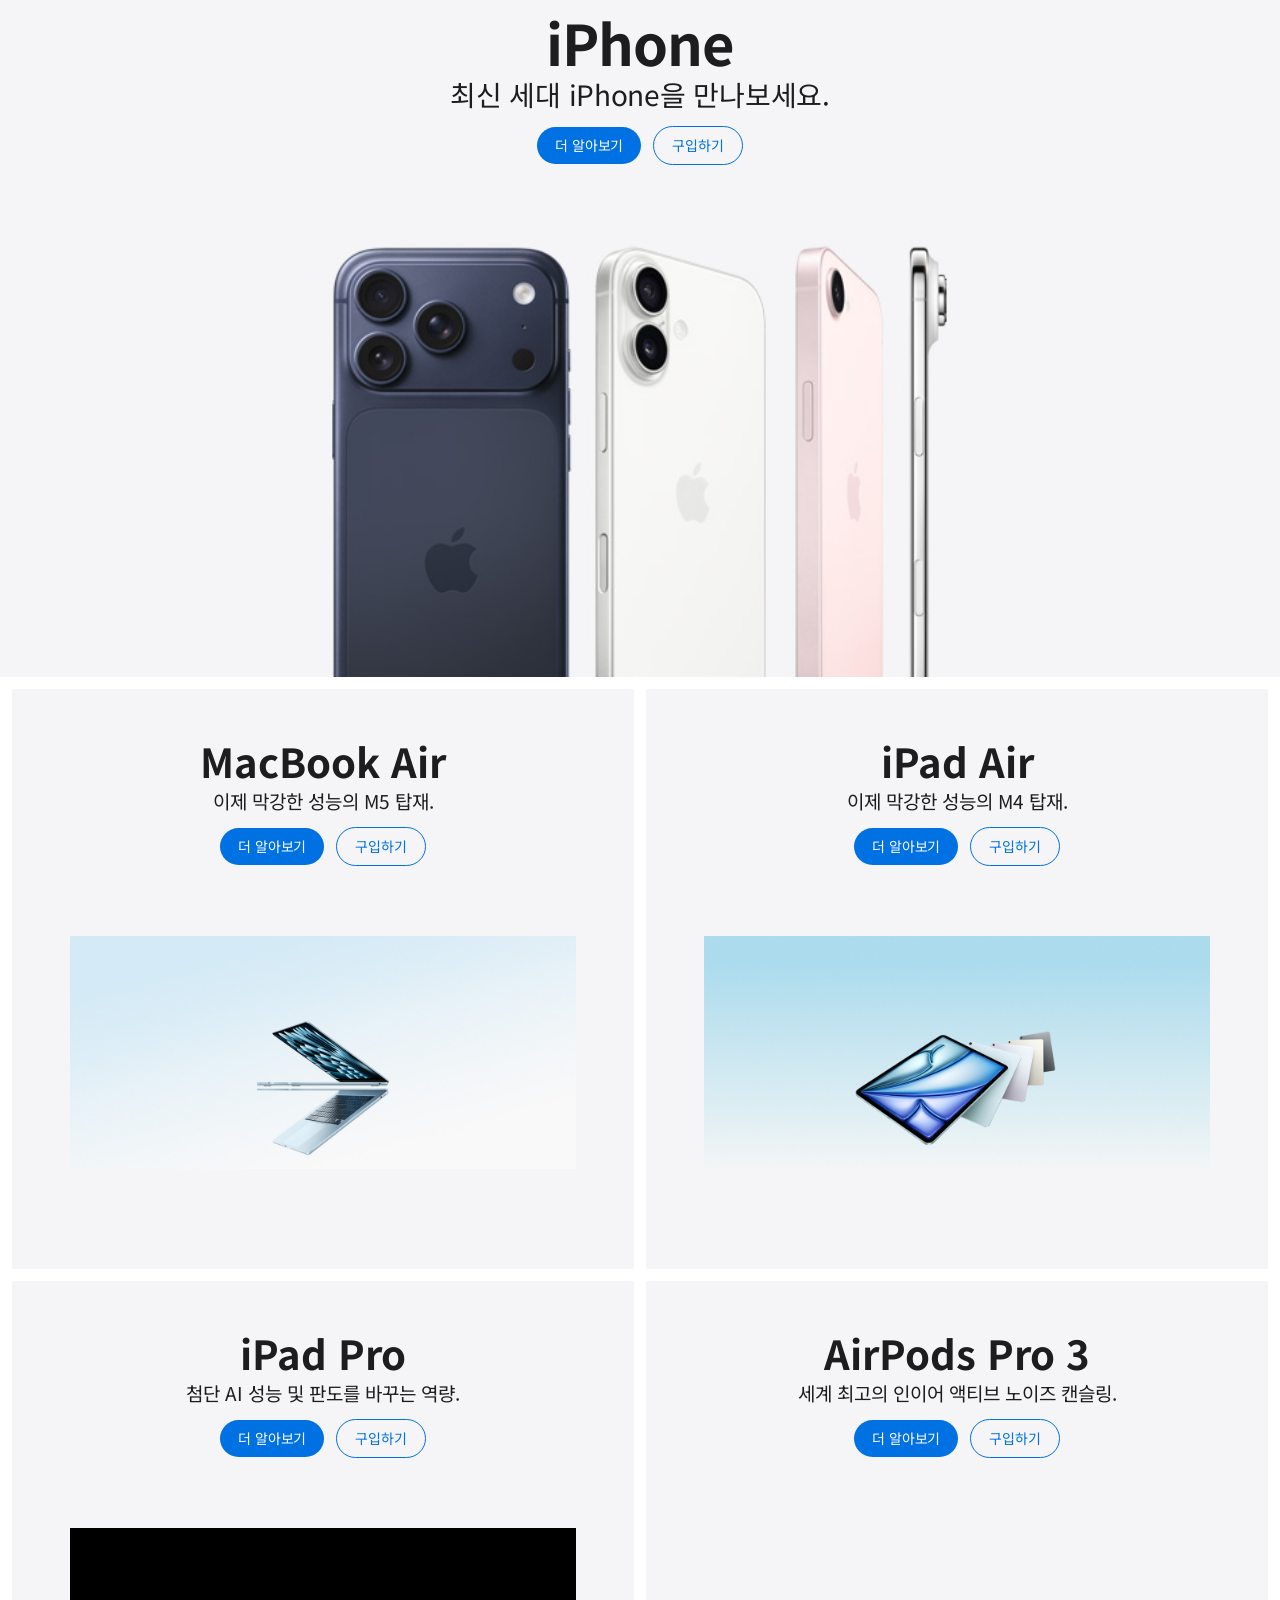
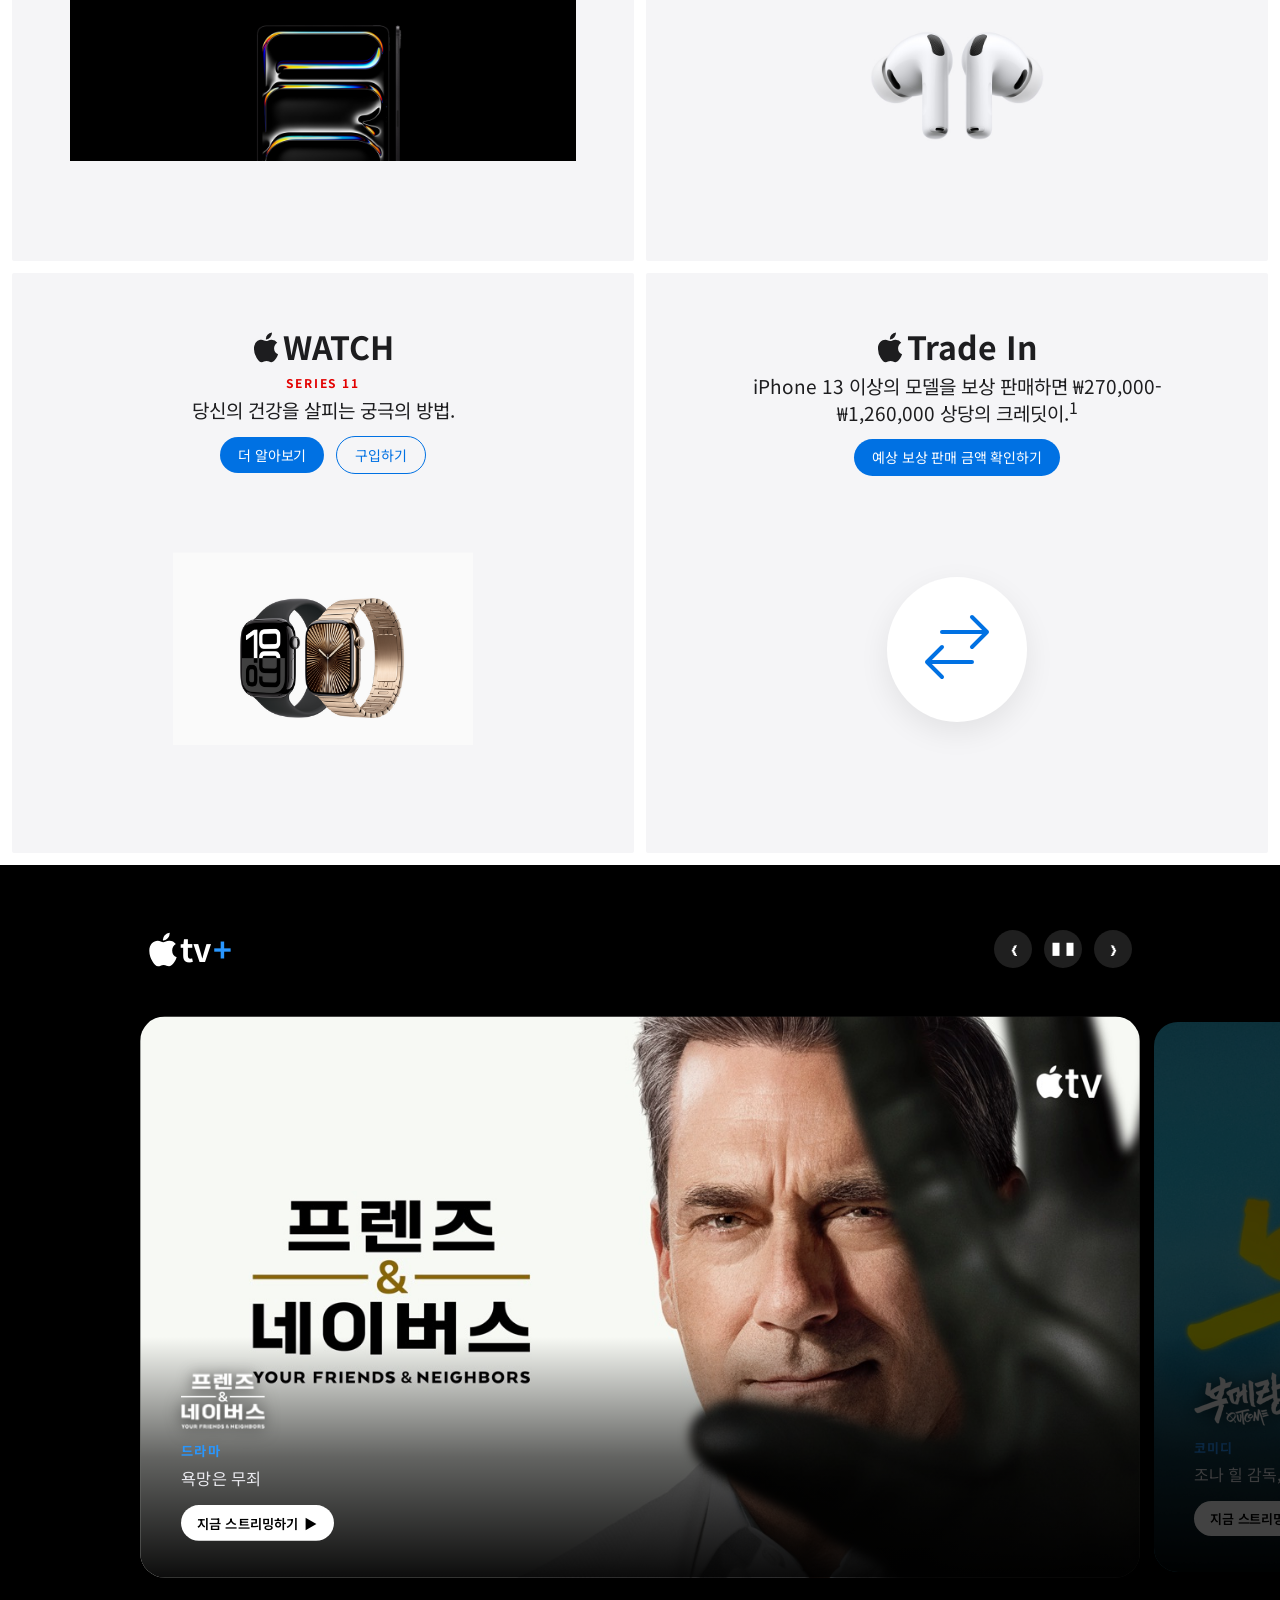
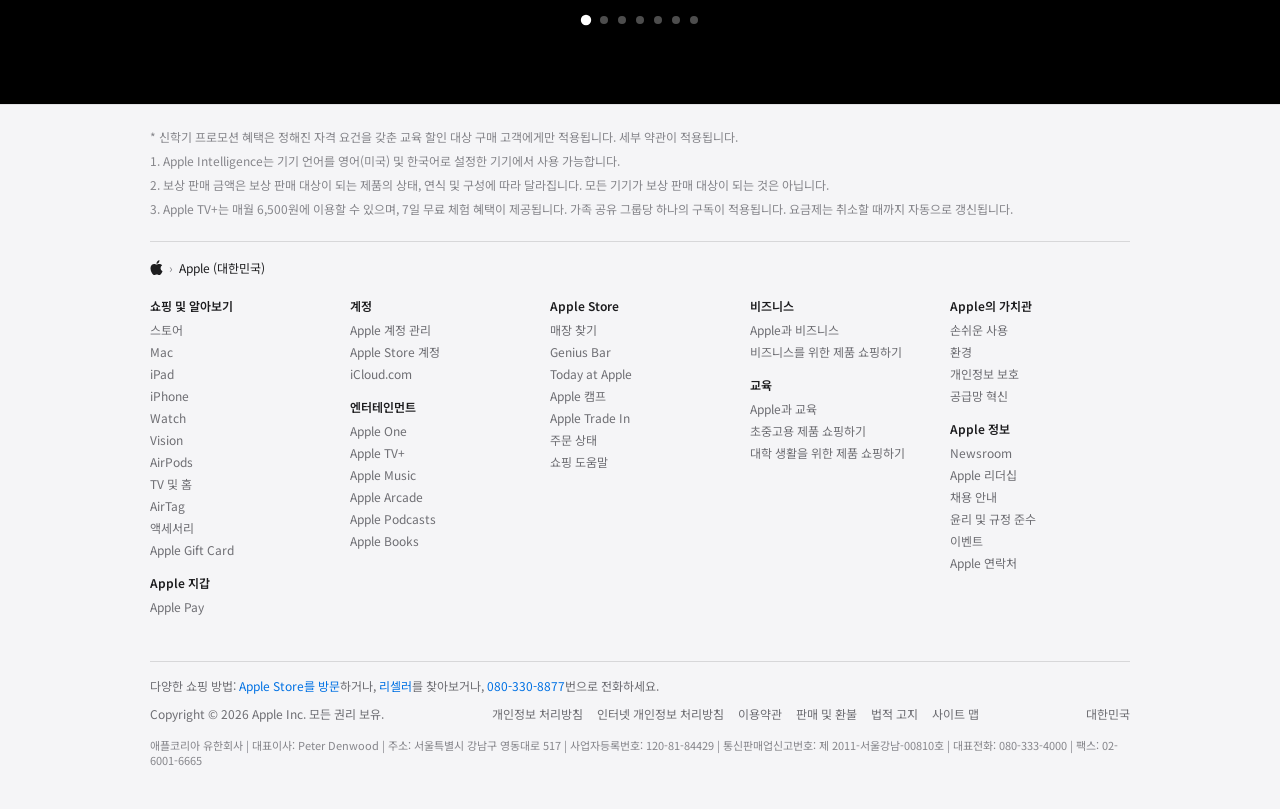
==== commit 294d3754: "Apply official Apple Korea SVG logo paths and official favicon.ico" ====
--- a/index.html
+++ b/index.html
@@ -20,8 +20,10 @@
     <!-- Style Sheet -->
     <link rel="stylesheet" href="css/style.css">
     
-    <!-- Favicon SVG -->
-    <link rel="icon" type="image/svg+xml" href="data:image/svg+xml,%3Csvg xmlns='http://www.w3.org/2000/svg' viewBox='0 0 170 170'%3E%3Cpath fill='%23000' d='M150.37 130.25c-2.45 5.66-5.35 10.87-8.71 15.66-4.58 6.53-8.33 11.05-11.22 13.56-4.48 4.12-9.28 6.23-14.42 6.35-3.69 0-8.14-1.05-13.32-3.18-5.19-2.12-9.97-3.17-14.34-3.17-4.58 0-9.49 1.05-14.75 3.17-5.26 2.13-9.5 3.24-12.74 3.35-4.35.13-9.16-1.9-14.42-6.08-3.7-3.04-7.66-7.79-11.88-14.24-5.32-8.15-9.61-17.51-12.87-28.08-3.26-10.58-4.89-20.91-4.89-30.98 0-14.07 3.59-25.96 10.77-35.67 7.18-9.71 16.29-14.7 27.33-14.98 4.46 0 9.4 1.16 14.82 3.48 5.43 2.32 9.07 3.55 10.92 3.69 1.48 0 5.4-1.3 11.77-3.9 6.37-2.61 11.89-3.7 16.55-3.26 12.3.98 21.84 5.76 28.61 14.34-11.09 6.74-16.52 15.98-16.3 27.71.22 9.13 3.69 16.85 10.43 23.15 6.74 6.3 14.78 9.89 24.13 10.76-2.17 6.74-4.89 13.26-8.15 19.56zM119.22 33.15c0-7.39 2.61-14.13 7.82-20.21 5.22-6.09 11.63-9.78 19.24-11.08.33 2.39.38 4.67.16 6.85-.43 4.45-1.9 8.8-4.4 13.04-2.5 4.24-5.92 7.72-10.27 10.43-4.35 2.72-8.53 4.24-12.55 4.56v-3.59z'/%3E%3C/svg%3E">
+    <!-- Favicon -->
+    <link rel="icon" type="image/x-icon" href="favicon.ico">
+    <link rel="shortcut icon" href="favicon.ico">
+    <link rel="apple-touch-icon" href="favicon.ico">
 </head>
 <body class="apple-homepage">
     <!-- 글로벌 내비게이션 바 -->
@@ -30,8 +32,8 @@
             <div class="globalnav-content">
                 <!-- Apple 로고 -->
                 <a href="#hero-1" class="globalnav-logo" aria-label="Apple 대한민국">
-                    <svg viewBox="0 0 170 170" width="16" height="44" fill="currentColor">
-                        <path d="M150.37 130.25c-2.45 5.66-5.35 10.87-8.71 15.66-4.58 6.53-8.33 11.05-11.22 13.56-4.48 4.12-9.28 6.23-14.42 6.35-3.69 0-8.14-1.05-13.32-3.18-5.19-2.12-9.97-3.17-14.34-3.17-4.58 0-9.49 1.05-14.75 3.17-5.26 2.13-9.5 3.24-12.74 3.35-4.35.13-9.16-1.9-14.42-6.08-3.7-3.04-7.66-7.79-11.88-14.24-5.32-8.15-9.61-17.51-12.87-28.08-3.26-10.58-4.89-20.91-4.89-30.98 0-14.07 3.59-25.96 10.77-35.67 7.18-9.71 16.29-14.7 27.33-14.98 4.46 0 9.4 1.16 14.82 3.48 5.43 2.32 9.07 3.55 10.92 3.69 1.48 0 5.4-1.3 11.77-3.9 6.37-2.61 11.89-3.7 16.55-3.26 12.3.98 21.84 5.76 28.61 14.34-11.09 6.74-16.52 15.98-16.3 27.71.22 9.13 3.69 16.85 10.43 23.15 6.74 6.3 14.78 9.89 24.13 10.76-2.17 6.74-4.89 13.26-8.15 19.56zM119.22 33.15c0-7.39 2.61-14.13 7.82-20.21 5.22-6.09 11.63-9.78 19.24-11.08.33 2.39.38 4.67.16 6.85-.43 4.45-1.9 8.8-4.4 13.04-2.5 4.24-5.92 7.72-10.27 10.43-4.35 2.72-8.53 4.24-12.55 4.56v-3.59z"/>
+                    <svg viewBox="0 0 14 44" width="14" height="44" fill="currentColor">
+                        <path d="m13.0729 17.6825a3.61 3.61 0 0 0 -1.7248 3.0365 3.5132 3.5132 0 0 0 2.1379 3.2223 8.394 8.394 0 0 1 -1.0948 2.2618c-.6816.9812-1.3943 1.9623-2.4787 1.9623s-1.3633-.63-2.613-.63c-1.2187 0-1.6525.6507-2.644.6507s-1.6834-.9089-2.4787-2.0243a9.7842 9.7842 0 0 1 -1.6628-5.2776c0-3.0984 2.014-4.7405 3.9969-4.7405 1.0535 0 1.9314.6919 2.5924.6919.63 0 1.6112-.7333 2.8092-.7333a3.7579 3.7579 0 0 1 3.1604 1.5802zm-3.7284-2.8918a3.5615 3.5615 0 0 0 .8469-2.22 1.5353 1.5353 0 0 0 -.031-.32 3.5686 3.5686 0 0 0 -2.3445 1.2084 3.4629 3.4629 0 0 0 -.8779 2.1585 1.419 1.419 0 0 0 .031.2892 1.19 1.19 0 0 0 .2169.0207 3.0935 3.0935 0 0 0 2.1586-1.1368z"></path>
                     </svg>
                 </a>
 
@@ -231,7 +233,7 @@
                 <div class="bento-tile light-theme watch-tile">
                     <div class="tile-content">
                         <div class="logo-inline">
-                            <svg class="apple-logo-svg" viewBox="0 0 170 170" fill="currentColor" aria-hidden="true"><path d="M150.37 130.25c-2.45 5.66-5.35 10.87-8.71 15.66-4.58 6.53-8.33 11.05-11.22 13.56-4.48 4.12-9.28 6.23-14.42 6.35-3.69 0-8.14-1.05-13.32-3.18-5.19-2.12-9.97-3.17-14.34-3.17-4.58 0-9.49 1.05-14.75 3.17-5.26 2.13-9.5 3.24-12.74 3.35-4.35.13-9.16-1.9-14.42-6.08-3.7-3.04-7.66-7.79-11.88-14.24-5.32-8.15-9.61-17.51-12.87-28.08-3.26-10.58-4.89-20.91-4.89-30.98 0-14.07 3.59-25.96 10.77-35.67 7.18-9.71 16.29-14.7 27.33-14.98 4.46 0 9.4 1.16 14.82 3.48 5.43 2.32 9.07 3.55 10.92 3.69 1.48 0 5.4-1.3 11.77-3.9 6.37-2.61 11.89-3.7 16.55-3.26 12.3.98 21.84 5.76 28.61 14.34-11.09 6.74-16.52 15.98-16.3 27.71.22 9.13 3.69 16.85 10.43 23.15 6.74 6.3 14.78 9.89 24.13 10.76-2.17 6.74-4.89 13.26-8.15 19.56zM119.22 33.15c0-7.39 2.61-14.13 7.82-20.21 5.22-6.09 11.63-9.78 19.24-11.08.33 2.39.38 4.67.16 6.85-.43 4.45-1.9 8.8-4.4 13.04-2.5 4.24-5.92 7.72-10.27 10.43-4.35 2.72-8.53 4.24-12.55 4.56v-3.59z"/></svg>WATCH
+                            <svg class="apple-logo-svg" viewBox="0 11 14 18" fill="currentColor" aria-hidden="true"><path d="m13.0729 17.6825a3.61 3.61 0 0 0 -1.7248 3.0365 3.5132 3.5132 0 0 0 2.1379 3.2223 8.394 8.394 0 0 1 -1.0948 2.2618c-.6816.9812-1.3943 1.9623-2.4787 1.9623s-1.3633-.63-2.613-.63c-1.2187 0-1.6525.6507-2.644.6507s-1.6834-.9089-2.4787-2.0243a9.7842 9.7842 0 0 1 -1.6628-5.2776c0-3.0984 2.014-4.7405 3.9969-4.7405 1.0535 0 1.9314.6919 2.5924.6919.63 0 1.6112-.7333 2.8092-.7333a3.7579 3.7579 0 0 1 3.1604 1.5802zm-3.7284-2.8918a3.5615 3.5615 0 0 0 .8469-2.22 1.5353 1.5353 0 0 0 -.031-.32 3.5686 3.5686 0 0 0 -2.3445 1.2084 3.4629 3.4629 0 0 0 -.8779 2.1585 1.419 1.419 0 0 0 .031.2892 1.19 1.19 0 0 0 .2169.0207 3.0935 3.0935 0 0 0 2.1586-1.1368z"></path></svg>WATCH
                         </div>
                         <h4 class="tile-series">SERIES 11</h4>
                         <p class="tile-subhead">당신의 건강을 살피는 궁극의 방법.</p>
@@ -251,7 +253,7 @@
                 <div class="bento-tile light-theme tradein-tile">
                     <div class="tile-content">
                         <div class="logo-inline">
-                            <svg class="apple-logo-svg" viewBox="0 0 170 170" fill="currentColor" aria-hidden="true"><path d="M150.37 130.25c-2.45 5.66-5.35 10.87-8.71 15.66-4.58 6.53-8.33 11.05-11.22 13.56-4.48 4.12-9.28 6.23-14.42 6.35-3.69 0-8.14-1.05-13.32-3.18-5.19-2.12-9.97-3.17-14.34-3.17-4.58 0-9.49 1.05-14.75 3.17-5.26 2.13-9.5 3.24-12.74 3.35-4.35.13-9.16-1.9-14.42-6.08-3.7-3.04-7.66-7.79-11.88-14.24-5.32-8.15-9.61-17.51-12.87-28.08-3.26-10.58-4.89-20.91-4.89-30.98 0-14.07 3.59-25.96 10.77-35.67 7.18-9.71 16.29-14.7 27.33-14.98 4.46 0 9.4 1.16 14.82 3.48 5.43 2.32 9.07 3.55 10.92 3.69 1.48 0 5.4-1.3 11.77-3.9 6.37-2.61 11.89-3.7 16.55-3.26 12.3.98 21.84 5.76 28.61 14.34-11.09 6.74-16.52 15.98-16.3 27.71.22 9.13 3.69 16.85 10.43 23.15 6.74 6.3 14.78 9.89 24.13 10.76-2.17 6.74-4.89 13.26-8.15 19.56zM119.22 33.15c0-7.39 2.61-14.13 7.82-20.21 5.22-6.09 11.63-9.78 19.24-11.08.33 2.39.38 4.67.16 6.85-.43 4.45-1.9 8.8-4.4 13.04-2.5 4.24-5.92 7.72-10.27 10.43-4.35 2.72-8.53 4.24-12.55 4.56v-3.59z"/></svg>Trade In
+                            <svg class="apple-logo-svg" viewBox="0 11 14 18" fill="currentColor" aria-hidden="true"><path d="m13.0729 17.6825a3.61 3.61 0 0 0 -1.7248 3.0365 3.5132 3.5132 0 0 0 2.1379 3.2223 8.394 8.394 0 0 1 -1.0948 2.2618c-.6816.9812-1.3943 1.9623-2.4787 1.9623s-1.3633-.63-2.613-.63c-1.2187 0-1.6525.6507-2.644.6507s-1.6834-.9089-2.4787-2.0243a9.7842 9.7842 0 0 1 -1.6628-5.2776c0-3.0984 2.014-4.7405 3.9969-4.7405 1.0535 0 1.9314.6919 2.5924.6919.63 0 1.6112-.7333 2.8092-.7333a3.7579 3.7579 0 0 1 3.1604 1.5802zm-3.7284-2.8918a3.5615 3.5615 0 0 0 .8469-2.22 1.5353 1.5353 0 0 0 -.031-.32 3.5686 3.5686 0 0 0 -2.3445 1.2084 3.4629 3.4629 0 0 0 -.8779 2.1585 1.419 1.419 0 0 0 .031.2892 1.19 1.19 0 0 0 .2169.0207 3.0935 3.0935 0 0 0 2.1586-1.1368z"></path></svg>Trade In
                         </div>
                         <p class="tile-subhead">iPhone 13 이상의 모델을 보상 판매하면 ₩270,000-₩1,260,000 상당의 크레딧이.<sup>1</sup></p>
                         <div class="tile-cta-group">
@@ -273,7 +275,7 @@
         <section class="tv-plus-section" id="tv-plus">
             <div class="tv-plus-header">
                 <div class="tv-plus-logo">
-                    <svg class="apple-logo-svg" viewBox="0 0 170 170" fill="currentColor" aria-hidden="true"><path d="M150.37 130.25c-2.45 5.66-5.35 10.87-8.71 15.66-4.58 6.53-8.33 11.05-11.22 13.56-4.48 4.12-9.28 6.23-14.42 6.35-3.69 0-8.14-1.05-13.32-3.18-5.19-2.12-9.97-3.17-14.34-3.17-4.58 0-9.49 1.05-14.75 3.17-5.26 2.13-9.5 3.24-12.74 3.35-4.35.13-9.16-1.9-14.42-6.08-3.7-3.04-7.66-7.79-11.88-14.24-5.32-8.15-9.61-17.51-12.87-28.08-3.26-10.58-4.89-20.91-4.89-30.98 0-14.07 3.59-25.96 10.77-35.67 7.18-9.71 16.29-14.7 27.33-14.98 4.46 0 9.4 1.16 14.82 3.48 5.43 2.32 9.07 3.55 10.92 3.69 1.48 0 5.4-1.3 11.77-3.9 6.37-2.61 11.89-3.7 16.55-3.26 12.3.98 21.84 5.76 28.61 14.34-11.09 6.74-16.52 15.98-16.3 27.71.22 9.13 3.69 16.85 10.43 23.15 6.74 6.3 14.78 9.89 24.13 10.76-2.17 6.74-4.89 13.26-8.15 19.56zM119.22 33.15c0-7.39 2.61-14.13 7.82-20.21 5.22-6.09 11.63-9.78 19.24-11.08.33 2.39.38 4.67.16 6.85-.43 4.45-1.9 8.8-4.4 13.04-2.5 4.24-5.92 7.72-10.27 10.43-4.35 2.72-8.53 4.24-12.55 4.56v-3.59z"/></svg>tv<span class="plus-sign">+</span>
+                    <svg class="apple-logo-svg" viewBox="0 11 14 18" fill="currentColor" aria-hidden="true"><path d="m13.0729 17.6825a3.61 3.61 0 0 0 -1.7248 3.0365 3.5132 3.5132 0 0 0 2.1379 3.2223 8.394 8.394 0 0 1 -1.0948 2.2618c-.6816.9812-1.3943 1.9623-2.4787 1.9623s-1.3633-.63-2.613-.63c-1.2187 0-1.6525.6507-2.644.6507s-1.6834-.9089-2.4787-2.0243a9.7842 9.7842 0 0 1 -1.6628-5.2776c0-3.0984 2.014-4.7405 3.9969-4.7405 1.0535 0 1.9314.6919 2.5924.6919.63 0 1.6112-.7333 2.8092-.7333a3.7579 3.7579 0 0 1 3.1604 1.5802zm-3.7284-2.8918a3.5615 3.5615 0 0 0 .8469-2.22 1.5353 1.5353 0 0 0 -.031-.32 3.5686 3.5686 0 0 0 -2.3445 1.2084 3.4629 3.4629 0 0 0 -.8779 2.1585 1.419 1.419 0 0 0 .031.2892 1.19 1.19 0 0 0 .2169.0207 3.0935 3.0935 0 0 0 2.1586-1.1368z"></path></svg>tv<span class="plus-sign">+</span>
                 </div>
                 <div class="tv-slider-controls">
                     <button class="slider-arrow prev" id="slider-prev" aria-label="이전 쇼 보기">❮</button>
@@ -392,7 +394,7 @@
             <!-- 브레드크럼 -->
             <div class="footer-breadcrumbs">
                 <a href="#" class="home-icon" aria-label="Apple 홈">
-                    <svg class="apple-logo-svg" viewBox="0 0 170 170" fill="currentColor" aria-hidden="true"><path d="M150.37 130.25c-2.45 5.66-5.35 10.87-8.71 15.66-4.58 6.53-8.33 11.05-11.22 13.56-4.48 4.12-9.28 6.23-14.42 6.35-3.69 0-8.14-1.05-13.32-3.18-5.19-2.12-9.97-3.17-14.34-3.17-4.58 0-9.49 1.05-14.75 3.17-5.26 2.13-9.5 3.24-12.74 3.35-4.35.13-9.16-1.9-14.42-6.08-3.7-3.04-7.66-7.79-11.88-14.24-5.32-8.15-9.61-17.51-12.87-28.08-3.26-10.58-4.89-20.91-4.89-30.98 0-14.07 3.59-25.96 10.77-35.67 7.18-9.71 16.29-14.7 27.33-14.98 4.46 0 9.4 1.16 14.82 3.48 5.43 2.32 9.07 3.55 10.92 3.69 1.48 0 5.4-1.3 11.77-3.9 6.37-2.61 11.89-3.7 16.55-3.26 12.3.98 21.84 5.76 28.61 14.34-11.09 6.74-16.52 15.98-16.3 27.71.22 9.13 3.69 16.85 10.43 23.15 6.74 6.3 14.78 9.89 24.13 10.76-2.17 6.74-4.89 13.26-8.15 19.56zM119.22 33.15c0-7.39 2.61-14.13 7.82-20.21 5.22-6.09 11.63-9.78 19.24-11.08.33 2.39.38 4.67.16 6.85-.43 4.45-1.9 8.8-4.4 13.04-2.5 4.24-5.92 7.72-10.27 10.43-4.35 2.72-8.53 4.24-12.55 4.56v-3.59z"/></svg>
+                    <svg class="apple-logo-svg" viewBox="0 11 14 18" fill="currentColor" aria-hidden="true"><path d="m13.0729 17.6825a3.61 3.61 0 0 0 -1.7248 3.0365 3.5132 3.5132 0 0 0 2.1379 3.2223 8.394 8.394 0 0 1 -1.0948 2.2618c-.6816.9812-1.3943 1.9623-2.4787 1.9623s-1.3633-.63-2.613-.63c-1.2187 0-1.6525.6507-2.644.6507s-1.6834-.9089-2.4787-2.0243a9.7842 9.7842 0 0 1 -1.6628-5.2776c0-3.0984 2.014-4.7405 3.9969-4.7405 1.0535 0 1.9314.6919 2.5924.6919.63 0 1.6112-.7333 2.8092-.7333a3.7579 3.7579 0 0 1 3.1604 1.5802zm-3.7284-2.8918a3.5615 3.5615 0 0 0 .8469-2.22 1.5353 1.5353 0 0 0 -.031-.32 3.5686 3.5686 0 0 0 -2.3445 1.2084 3.4629 3.4629 0 0 0 -.8779 2.1585 1.419 1.419 0 0 0 .031.2892 1.19 1.19 0 0 0 .2169.0207 3.0935 3.0935 0 0 0 2.1586-1.1368z"></path></svg>
                 </a>
                 <span class="separator">›</span>
                 <span class="current">Apple (대한민국)</span>
--- a/css/style.css
+++ b/css/style.css
@@ -513,30 +513,30 @@
 
 .apple-logo-svg {
     display: inline-block;
-    vertical-align: -0.12em;
-    width: 0.9em;
-    height: 0.9em;
+    vertical-align: -0.1em;
+    width: 0.85em;
+    height: 1.1em;
     fill: currentColor;
 }
 
 .logo-inline .apple-logo-svg {
-    width: 28px;
-    height: 28px;
+    width: 26px;
+    height: 34px;
     margin-right: 4px;
     vertical-align: middle;
 }
 
 .tv-plus-logo .apple-logo-svg {
-    width: 34px;
-    height: 34px;
-    margin-right: 3px;
+    width: 30px;
+    height: 38px;
+    margin-right: 2px;
     vertical-align: middle;
 }
 
 .home-icon .apple-logo-svg {
-    width: 14px;
-    height: 14px;
-    vertical-align: -2px;
+    width: 13px;
+    height: 17px;
+    vertical-align: -3px;
 }
 
 .tile-series {
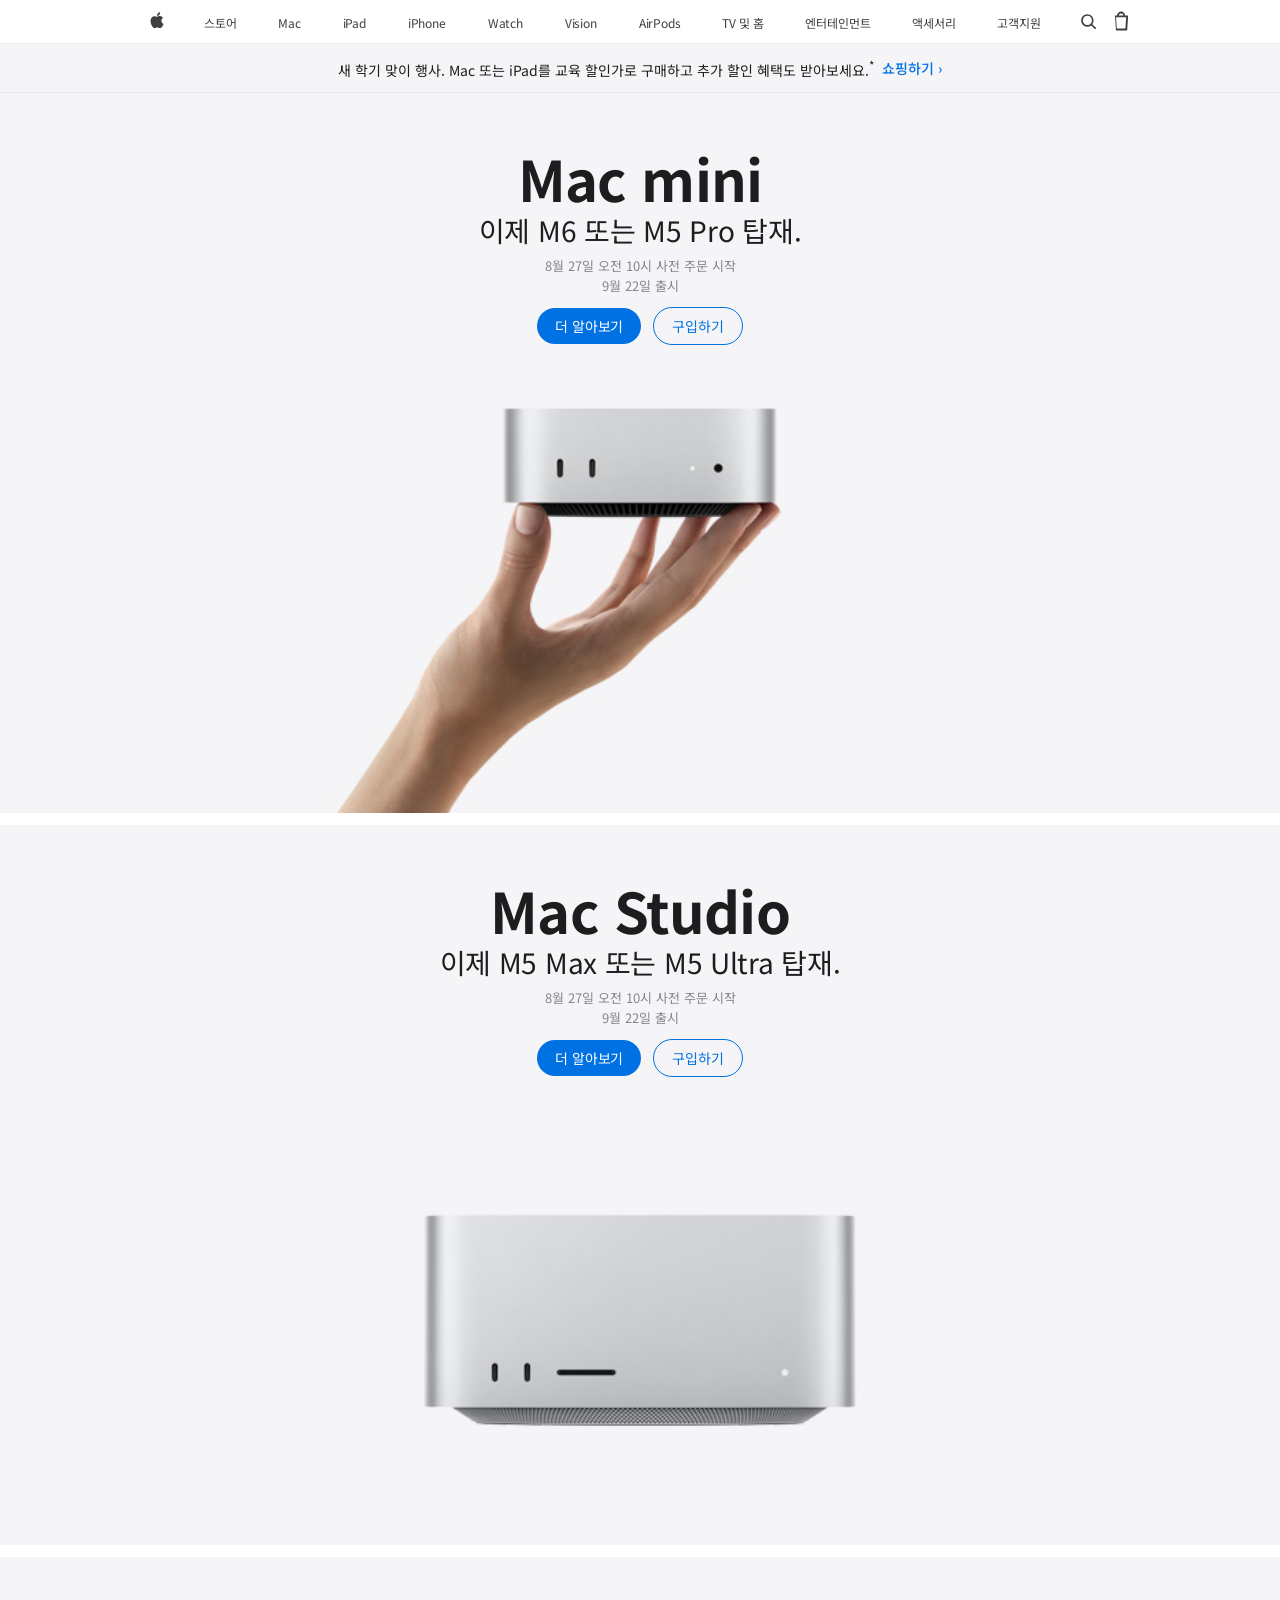
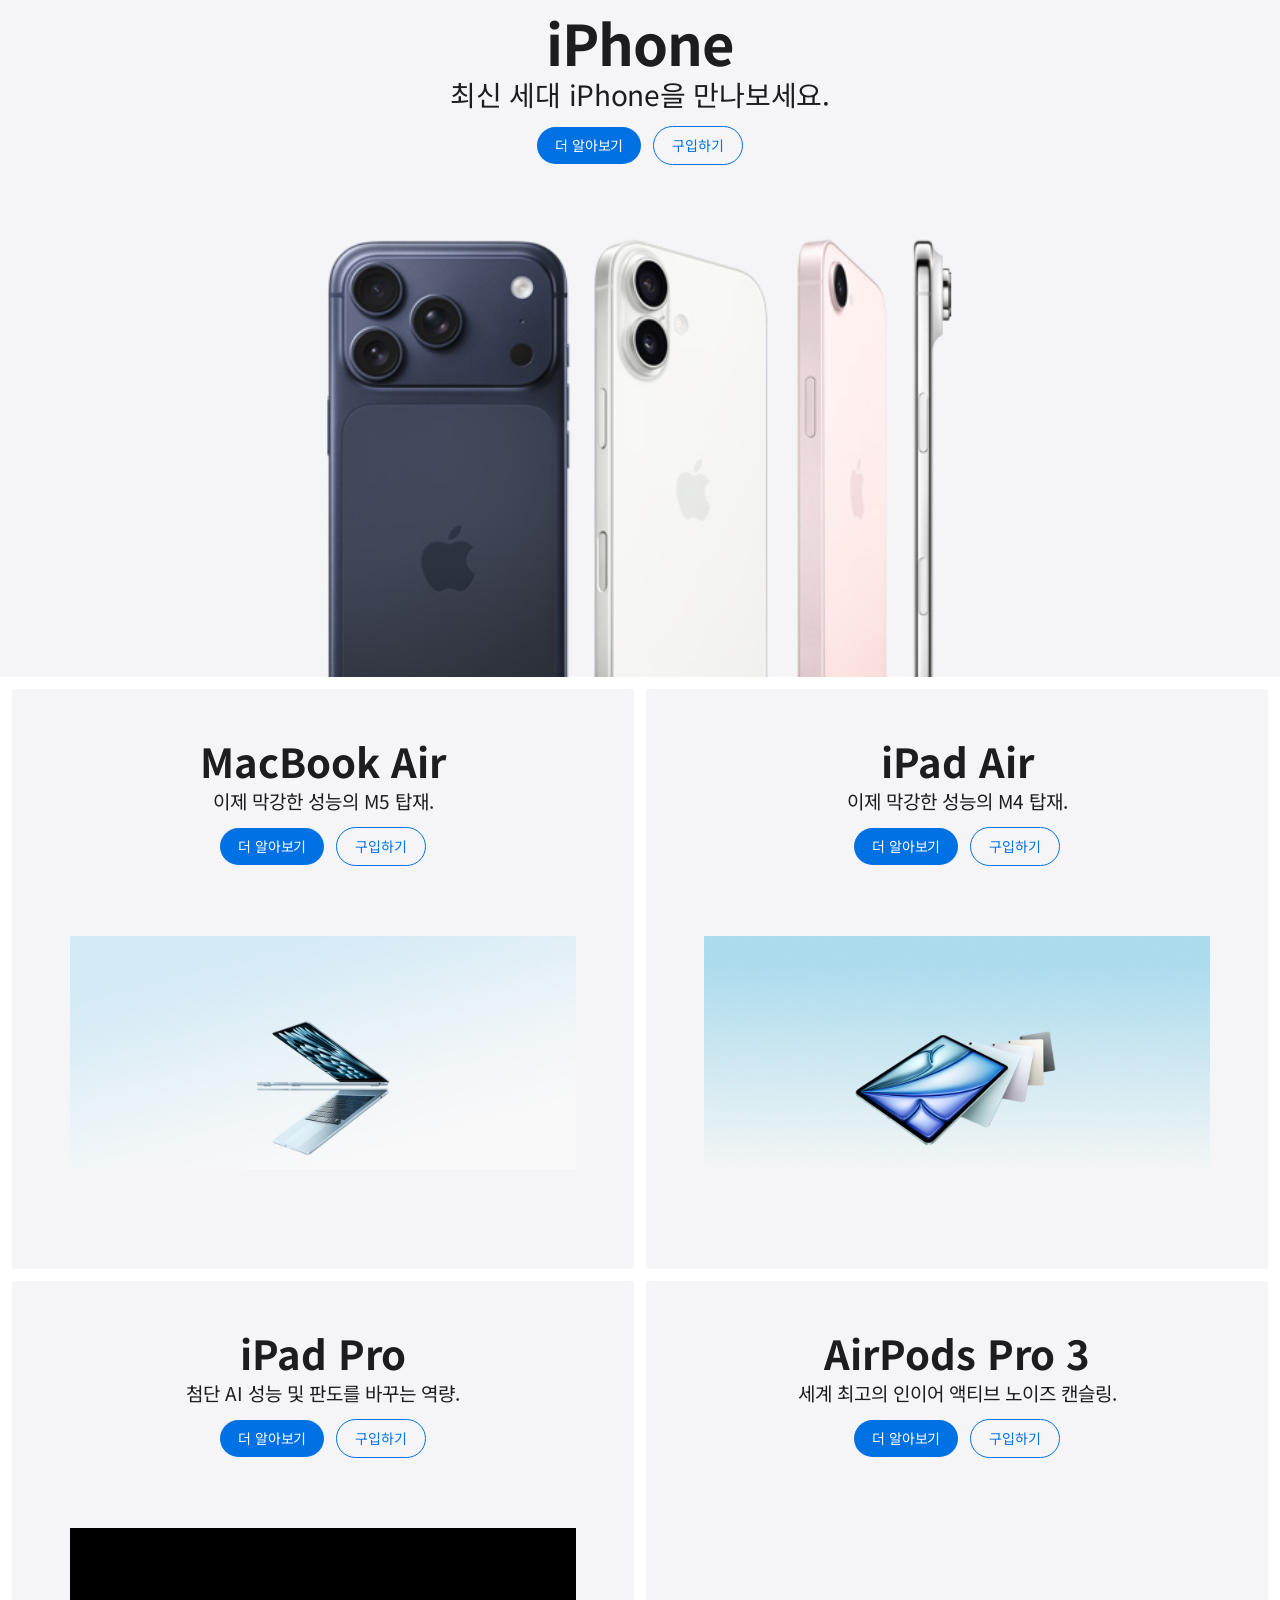
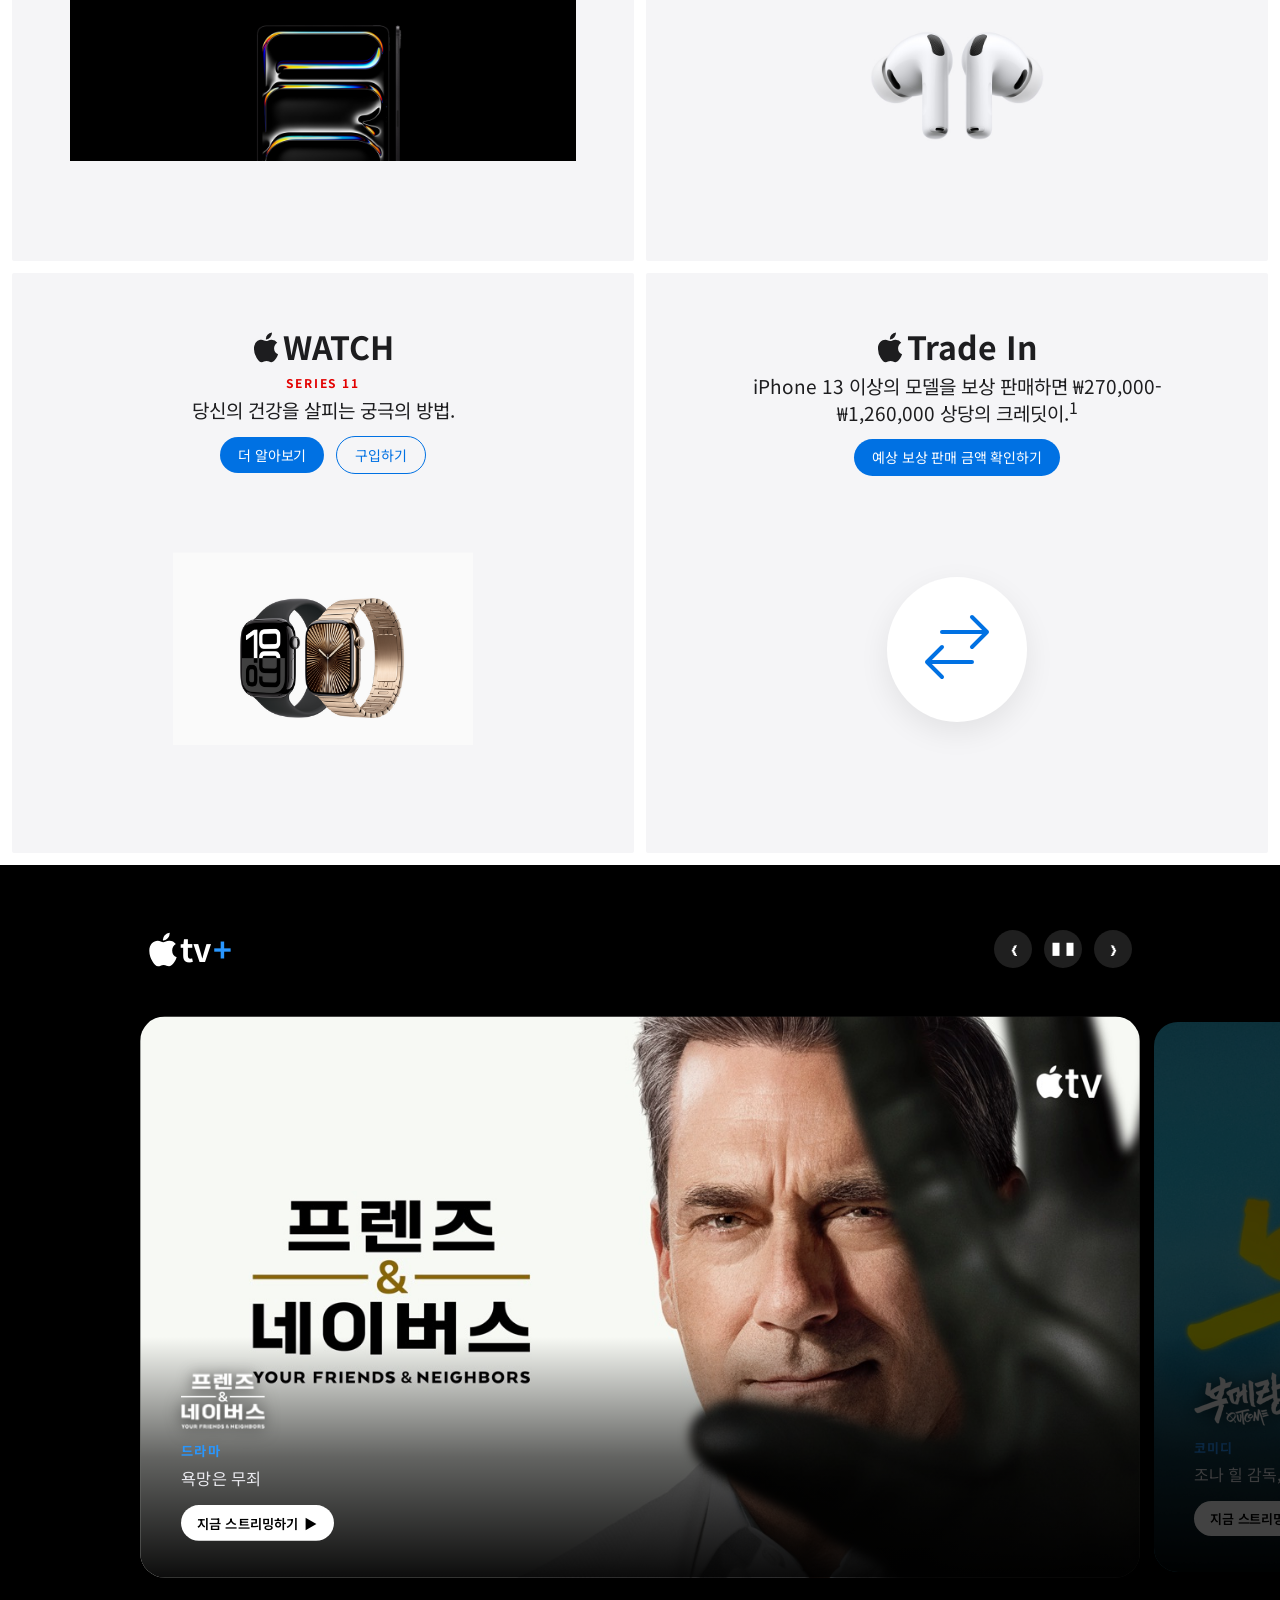
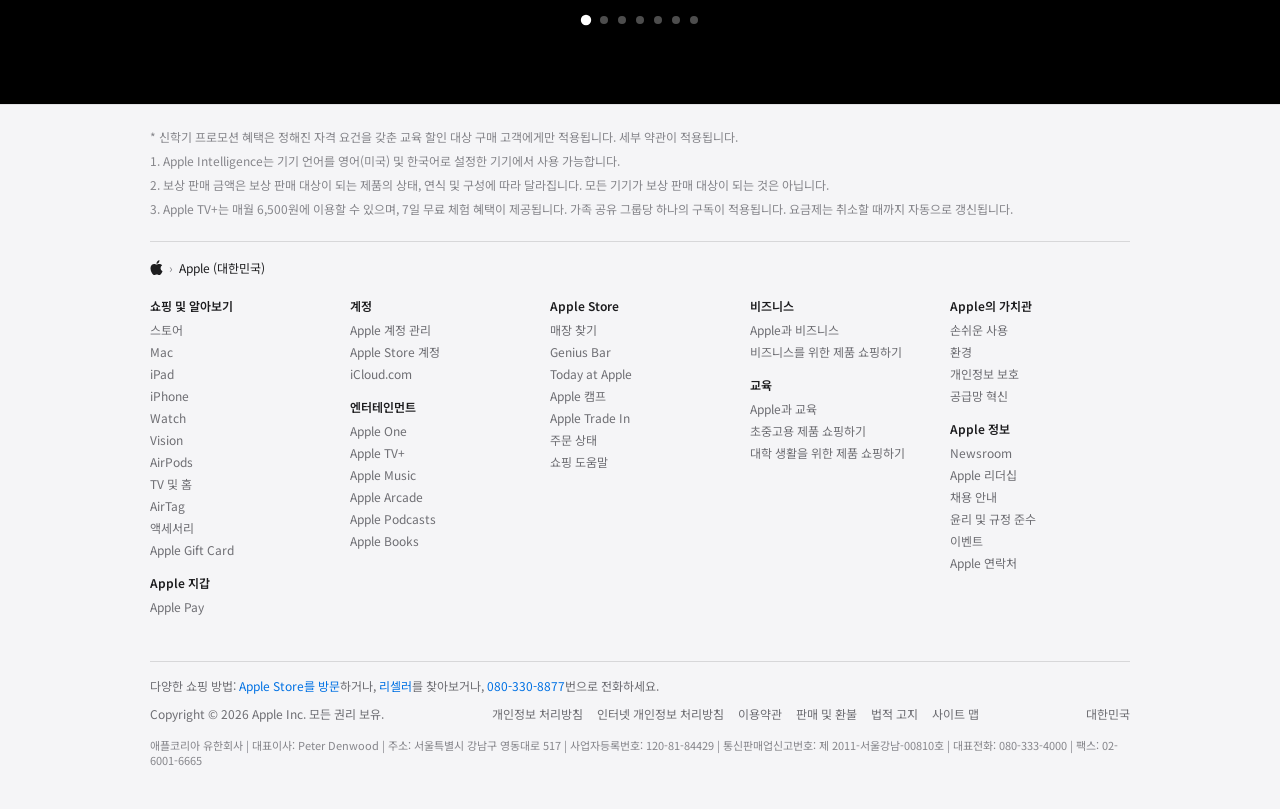
==== commit ccca277d: "Refactor to data-driven JSON architecture using fetch and dynamic DOM rendering" ====
--- a/index.html
+++ b/index.html
@@ -103,175 +103,17 @@
         </div>
     </div>
 
-    <!-- 메인 컨텐츠 영역 -->
+    <!-- 메인 컨텐츠 영역 (JSON 데이터 기반 동적 렌더링) -->
     <main id="main-content">
-        <!-- HERO 1: Mac mini -->
-        <section class="hero-section light-theme hero-mac-mini" id="hero-1">
-            <div class="hero-content">
-                <h2 class="hero-headline">Mac mini</h2>
-                <h3 class="hero-subhead">이제 M6 또는 M5 Pro 탑재.</h3>
-                <p class="hero-caption" style="margin-bottom:12px">8월 27일 오전 10시 사전 주문 시작<br>9월 22일 출시</p>
-                <div class="hero-cta-group">
-                    <a href="#mac-mini-detail" class="btn btn-primary">더 알아보기</a>
-                    <a href="#buy-mac-mini" class="btn btn-secondary">구입하기</a>
-                </div>
-            </div>
-            <div class="hero-image-box">
-                <img src="images/mac-mini.jpg" 
-                     alt="Mac mini" 
-                     class="hero-img img-contain">
-            </div>
+        <!-- 1. 히어로 섹션 동적 렌더링 컨테이너 -->
+        <div id="heroes-container"></div>
+
+        <!-- 2. 프로모션 타일 2열 Bento Grid 동적 렌더링 컨테이너 -->
+        <section class="bento-grid-section">
+            <div class="bento-grid" id="bento-grid-container"></div>
         </section>
 
-        <!-- HERO 2: Mac Studio -->
-        <section class="hero-section light-theme hero-mac-studio" id="hero-2">
-            <div class="hero-content">
-                <h2 class="hero-headline">Mac Studio</h2>
-                <h3 class="hero-subhead">이제 M5 Max 또는 M5 Ultra 탑재.</h3>
-                <p class="hero-caption" style="margin-bottom:12px">8월 27일 오전 10시 사전 주문 시작<br>9월 22일 출시</p>
-                <div class="hero-cta-group">
-                    <a href="#mac-studio-detail" class="btn btn-primary">더 알아보기</a>
-                    <a href="#buy-mac-studio" class="btn btn-secondary">구입하기</a>
-                </div>
-            </div>
-            <div class="hero-image-box">
-                <img src="images/mac-studio.jpg" 
-                     alt="Mac Studio" 
-                     class="hero-img img-contain">
-            </div>
-        </section>
-
-        <!-- HERO 3: iPhone -->
-        <section class="hero-section light-theme hero-iphone" id="hero-3">
-            <div class="hero-content">
-                <h2 class="hero-headline">iPhone</h2>
-                <h3 class="hero-subhead">최신 세대 iPhone을 만나보세요.</h3>
-                <div class="hero-cta-group" style="margin-top:16px">
-                    <a href="#iphone-detail" class="btn btn-primary">더 알아보기</a>
-                    <a href="#buy-iphone" class="btn btn-secondary">구입하기</a>
-                </div>
-            </div>
-            <div class="hero-image-box">
-                <img src="images/iphone-17-pro.png" 
-                     alt="iPhone" 
-                     class="hero-img img-contain">
-            </div>
-        </section>
-
-        <!-- 프로모션 타일 2열 Bento Grid -->
-        <section class="bento-grid-section">
-            <div class="bento-grid">
-                <!-- 타일 1: MacBook Air -->
-                <div class="bento-tile light-theme macbook-air-tile">
-                    <div class="tile-content">
-                        <h3 class="tile-headline">MacBook Air</h3>
-                        <h3 class="tile-subhead">이제 막강한 성능의 M5 탑재.</h3>
-                        <div class="tile-cta-group">
-                            <a href="#macbook-air" class="btn btn-primary">더 알아보기</a>
-                            <a href="#buy-macbook-air" class="btn btn-secondary">구입하기</a>
-                        </div>
-                    </div>
-                    <div class="tile-image-box">
-                        <img src="images/macbook-air-m5.png" 
-                             alt="MacBook Air" 
-                             class="tile-img img-contain">
-                    </div>
-                </div>
-
-                <!-- 타일 2: iPad Air -->
-                <div class="bento-tile light-theme ipad-air-tile">
-                    <div class="tile-content">
-                        <h3 class="tile-headline">iPad Air</h3>
-                        <p class="tile-subhead">이제 막강한 성능의 M4 탑재.</p>
-                        <div class="tile-cta-group">
-                            <a href="#ipad-air" class="btn btn-primary">더 알아보기</a>
-                            <a href="#buy-ipad-air" class="btn btn-secondary">구입하기</a>
-                        </div>
-                    </div>
-                    <div class="tile-image-box">
-                        <img src="images/ipad-air.jpg" 
-                             alt="iPad Air" 
-                             class="tile-img img-contain">
-                    </div>
-                </div>
-
-                <!-- 타일 3: iPad Pro -->
-                <div class="bento-tile light-theme ipad-tile">
-                    <div class="tile-content">
-                        <h3 class="tile-headline">iPad Pro</h3>
-                        <p class="tile-subhead">첨단 AI 성능 및 판도를 바꾸는 역량.</p>
-                        <div class="tile-cta-group">
-                            <a href="#ipad-pro" class="btn btn-primary">더 알아보기</a>
-                            <a href="#buy-ipad-pro" class="btn btn-secondary">구입하기</a>
-                        </div>
-                    </div>
-                    <div class="tile-image-box">
-                        <img src="images/ipad-pro.jpg" 
-                             alt="iPad Pro" 
-                             class="tile-img img-contain">
-                    </div>
-                </div>
-
-                <!-- 타일 4: AirPods Pro 3 -->
-                <div class="bento-tile light-theme airpods-pro-tile">
-                    <div class="tile-content">
-                        <h3 class="tile-headline">AirPods Pro 3</h3>
-                        <p class="tile-subhead">세계 최고의 인이어 액티브 노이즈 캔슬링.</p>
-                        <div class="tile-cta-group">
-                            <a href="#airpods-pro" class="btn btn-primary">더 알아보기</a>
-                            <a href="#buy-airpods-pro" class="btn btn-secondary">구입하기</a>
-                        </div>
-                    </div>
-                    <div class="tile-image-box">
-                        <img src="images/airpods-pro-3.jpg" 
-                             alt="AirPods Pro 3" 
-                             class="tile-img img-contain">
-                    </div>
-                </div>
-
-                <!-- 타일 5: Apple Watch Series 11 -->
-                <div class="bento-tile light-theme watch-tile">
-                    <div class="tile-content">
-                        <div class="logo-inline">
-                            <svg class="apple-logo-svg" viewBox="0 11 14 18" fill="currentColor" aria-hidden="true"><path d="m13.0729 17.6825a3.61 3.61 0 0 0 -1.7248 3.0365 3.5132 3.5132 0 0 0 2.1379 3.2223 8.394 8.394 0 0 1 -1.0948 2.2618c-.6816.9812-1.3943 1.9623-2.4787 1.9623s-1.3633-.63-2.613-.63c-1.2187 0-1.6525.6507-2.644.6507s-1.6834-.9089-2.4787-2.0243a9.7842 9.7842 0 0 1 -1.6628-5.2776c0-3.0984 2.014-4.7405 3.9969-4.7405 1.0535 0 1.9314.6919 2.5924.6919.63 0 1.6112-.7333 2.8092-.7333a3.7579 3.7579 0 0 1 3.1604 1.5802zm-3.7284-2.8918a3.5615 3.5615 0 0 0 .8469-2.22 1.5353 1.5353 0 0 0 -.031-.32 3.5686 3.5686 0 0 0 -2.3445 1.2084 3.4629 3.4629 0 0 0 -.8779 2.1585 1.419 1.419 0 0 0 .031.2892 1.19 1.19 0 0 0 .2169.0207 3.0935 3.0935 0 0 0 2.1586-1.1368z"></path></svg>WATCH
-                        </div>
-                        <h4 class="tile-series">SERIES 11</h4>
-                        <p class="tile-subhead">당신의 건강을 살피는 궁극의 방법.</p>
-                        <div class="tile-cta-group">
-                            <a href="#watch11" class="btn btn-primary">더 알아보기</a>
-                            <a href="#buy-watch11" class="btn btn-secondary">구입하기</a>
-                        </div>
-                    </div>
-                    <div class="tile-image-box">
-                        <img src="images/apple-watch-s11.png" 
-                             alt="Apple Watch Series 11" 
-                             class="tile-img img-contain">
-                    </div>
-                </div>
-
-                <!-- 타일 6: Apple Trade In -->
-                <div class="bento-tile light-theme tradein-tile">
-                    <div class="tile-content">
-                        <div class="logo-inline">
-                            <svg class="apple-logo-svg" viewBox="0 11 14 18" fill="currentColor" aria-hidden="true"><path d="m13.0729 17.6825a3.61 3.61 0 0 0 -1.7248 3.0365 3.5132 3.5132 0 0 0 2.1379 3.2223 8.394 8.394 0 0 1 -1.0948 2.2618c-.6816.9812-1.3943 1.9623-2.4787 1.9623s-1.3633-.63-2.613-.63c-1.2187 0-1.6525.6507-2.644.6507s-1.6834-.9089-2.4787-2.0243a9.7842 9.7842 0 0 1 -1.6628-5.2776c0-3.0984 2.014-4.7405 3.9969-4.7405 1.0535 0 1.9314.6919 2.5924.6919.63 0 1.6112-.7333 2.8092-.7333a3.7579 3.7579 0 0 1 3.1604 1.5802zm-3.7284-2.8918a3.5615 3.5615 0 0 0 .8469-2.22 1.5353 1.5353 0 0 0 -.031-.32 3.5686 3.5686 0 0 0 -2.3445 1.2084 3.4629 3.4629 0 0 0 -.8779 2.1585 1.419 1.419 0 0 0 .031.2892 1.19 1.19 0 0 0 .2169.0207 3.0935 3.0935 0 0 0 2.1586-1.1368z"></path></svg>Trade In
-                        </div>
-                        <p class="tile-subhead">iPhone 13 이상의 모델을 보상 판매하면 ₩270,000-₩1,260,000 상당의 크레딧이.<sup>1</sup></p>
-                        <div class="tile-cta-group">
-                            <a href="#tradein" class="btn btn-primary">예상 보상 판매 금액 확인하기</a>
-                        </div>
-                    </div>
-                    <div class="tile-image-box center-flex">
-                        <div class="trade-hero-graphic">
-                            <svg viewBox="0 0 24 24" width="80" height="80" fill="none" stroke="currentColor" stroke-width="1.2">
-                                <path stroke-linecap="round" stroke-linejoin="round" d="M7.5 21L3 16.5m0 0L7.5 12M3 16.5h13.5m0-13.5L21 7.5m0 0L16.5 12M21 7.5H7.5" />
-                            </svg>
-                        </div>
-                    </div>
-                </div>
-            </div>
-        </section>
-
-        <!-- Apple TV+ 스트리밍 슬라이더 쇼케이스 -->
+        <!-- 3. Apple TV+ 스트리밍 슬라이더 쇼케이스 -->
         <section class="tv-plus-section" id="tv-plus">
             <div class="tv-plus-header">
                 <div class="tv-plus-logo">
@@ -286,94 +128,13 @@
 
             <div class="tv-slider-container">
                 <div class="tv-slider-track" id="tv-slider-track">
-                    <!-- 카드 1 -->
-                    <div class="tv-card active" data-genre="드라마">
-                        <img src="images/tv/tv_1.jpg" alt="Apple TV+ 오리지널" class="tv-card-img">
-                        <div class="card-overlay">
-                            <img src="images/tv/tv_1_logo.png" alt="Show Logo" class="tv-card-logo">
-                            <span class="genre-badge">드라마</span>
-                            <p class="card-desc">욕망은 무죄</p>
-                            <button class="btn btn-stream">지금 스트리밍하기 <span class="play-icon">▶</span></button>
-                        </div>
-                    </div>
-
-                    <!-- 카드 2 -->
-                    <div class="tv-card" data-genre="코미디">
-                        <img src="images/tv/tv_2.jpg" alt="Apple TV+ 오리지널" class="tv-card-img">
-                        <div class="card-overlay">
-                            <img src="images/tv/tv_2_logo.png" alt="Show Logo" class="tv-card-logo">
-                            <span class="genre-badge">코미디</span>
-                            <p class="card-desc">조나 힐 감독, 키아누 리브스 주연의 새로운 블랙 코미디</p>
-                            <button class="btn btn-stream">지금 스트리밍하기 <span class="play-icon">▶</span></button>
-                        </div>
-                    </div>
-
-                    <!-- 카드 3 -->
-                    <div class="tv-card" data-genre="로맨스">
-                        <img src="images/tv/tv_3.jpg" alt="Apple TV+ 오리지널" class="tv-card-img">
-                        <div class="card-overlay">
-                            <img src="images/tv/tv_3_logo.png" alt="Show Logo" class="tv-card-logo">
-                            <span class="genre-badge">로맨스</span>
-                            <p class="card-desc">저 너머에도 사랑은 존재할까?</p>
-                            <button class="btn btn-stream">지금 스트리밍하기 <span class="play-icon">▶</span></button>
-                        </div>
-                    </div>
-
-                    <!-- 카드 4 -->
-                    <div class="tv-card" data-genre="어드벤처">
-                        <img src="images/tv/tv_4.jpg" alt="Apple TV+ 오리지널" class="tv-card-img">
-                        <div class="card-overlay">
-                            <img src="images/tv/tv_4_logo.png" alt="Show Logo" class="tv-card-logo">
-                            <span class="genre-badge">어드벤처</span>
-                            <p class="card-desc">새로운 위협</p>
-                            <button class="btn btn-stream">지금 스트리밍하기 <span class="play-icon">▶</span></button>
-                        </div>
-                    </div>
-
-                    <!-- 카드 5 -->
-                    <div class="tv-card" data-genre="드라마">
-                        <img src="images/tv/tv_5.jpg" alt="Apple TV+ 오리지널" class="tv-card-img">
-                        <div class="card-overlay">
-                            <img src="images/tv/tv_5_logo.png" alt="Show Logo" class="tv-card-logo">
-                            <span class="genre-badge">드라마</span>
-                            <p class="card-desc">화성을 향한 인류의 새로운 골드러시가 시작된다</p>
-                            <button class="btn btn-stream">지금 스트리밍하기 <span class="play-icon">▶</span></button>
-                        </div>
-                    </div>
-
-                    <!-- 카드 6 -->
-                    <div class="tv-card" data-genre="액션">
-                        <img src="images/tv/tv_6.jpg" alt="Apple TV+ 오리지널" class="tv-card-img">
-                        <div class="card-overlay">
-                            <img src="images/tv/tv_6_logo.png" alt="Show Logo" class="tv-card-logo">
-                            <span class="genre-badge">액션</span>
-                            <p class="card-desc">달릴 준비 됐나?</p>
-                            <button class="btn btn-stream">지금 스트리밍하기 <span class="play-icon">▶</span></button>
-                        </div>
-                    </div>
-
-                    <!-- 카드 7 -->
-                    <div class="tv-card" data-genre="드라마">
-                        <img src="images/tv/tv_7.jpg" alt="Apple TV+ 오리지널" class="tv-card-img">
-                        <div class="card-overlay">
-                            <img src="images/tv/tv_7_logo.png" alt="Show Logo" class="tv-card-logo">
-                            <span class="genre-badge">드라마</span>
-                            <p class="card-desc">우리 안에는 운명을 스스로 바꿀 용기가 있다</p>
-                            <button class="btn btn-stream">지금 스트리밍하기 <span class="play-icon">▶</span></button>
-                        </div>
-                    </div>
+                    <!-- JavaScript로 동적 렌더링 -->
                 </div>
             </div>
 
             <!-- 슬라이더 인디케이터 닷 -->
             <div class="slider-dots" id="slider-dots">
-                <span class="dot active" data-index="0"></span>
-                <span class="dot" data-index="1"></span>
-                <span class="dot" data-index="2"></span>
-                <span class="dot" data-index="3"></span>
-                <span class="dot" data-index="4"></span>
-                <span class="dot" data-index="5"></span>
-                <span class="dot" data-index="6"></span>
+                <!-- JavaScript로 동적 렌더링 -->
             </div>
         </section>
     </main>
--- a/css/style.css
+++ b/css/style.css
@@ -434,9 +434,9 @@
     position: absolute;
     bottom: 0;
     left: 50%;
-    transform: translateX(-50%) scale(1.35);
+    transform: translateX(-50%) scale(1.42);
     transform-origin: bottom center;
-    height: 580px;
+    height: 560px;
     width: auto;
     max-width: none;
     object-fit: contain;
@@ -445,7 +445,7 @@
 }
 
 .hero-section:hover .hero-img {
-    transform: translateX(-50%) scale(1.38);
+    transform: translateX(-50%) scale(1.45);
 }
 
 .hero-caption {
@@ -1001,7 +1001,7 @@
     }
 
     .hero-section {
-        height: 600px;
+        height: 580px;
         padding-top: 45px;
     }
 
@@ -1014,9 +1014,9 @@
     }
 
     .hero-img {
-        transform: translateX(-50%) scale(1.3);
+        transform: translateX(-50%) scale(1.32);
         transform-origin: bottom center;
-        height: 440px;
+        height: 430px;
         width: auto;
         max-width: none;
     }
